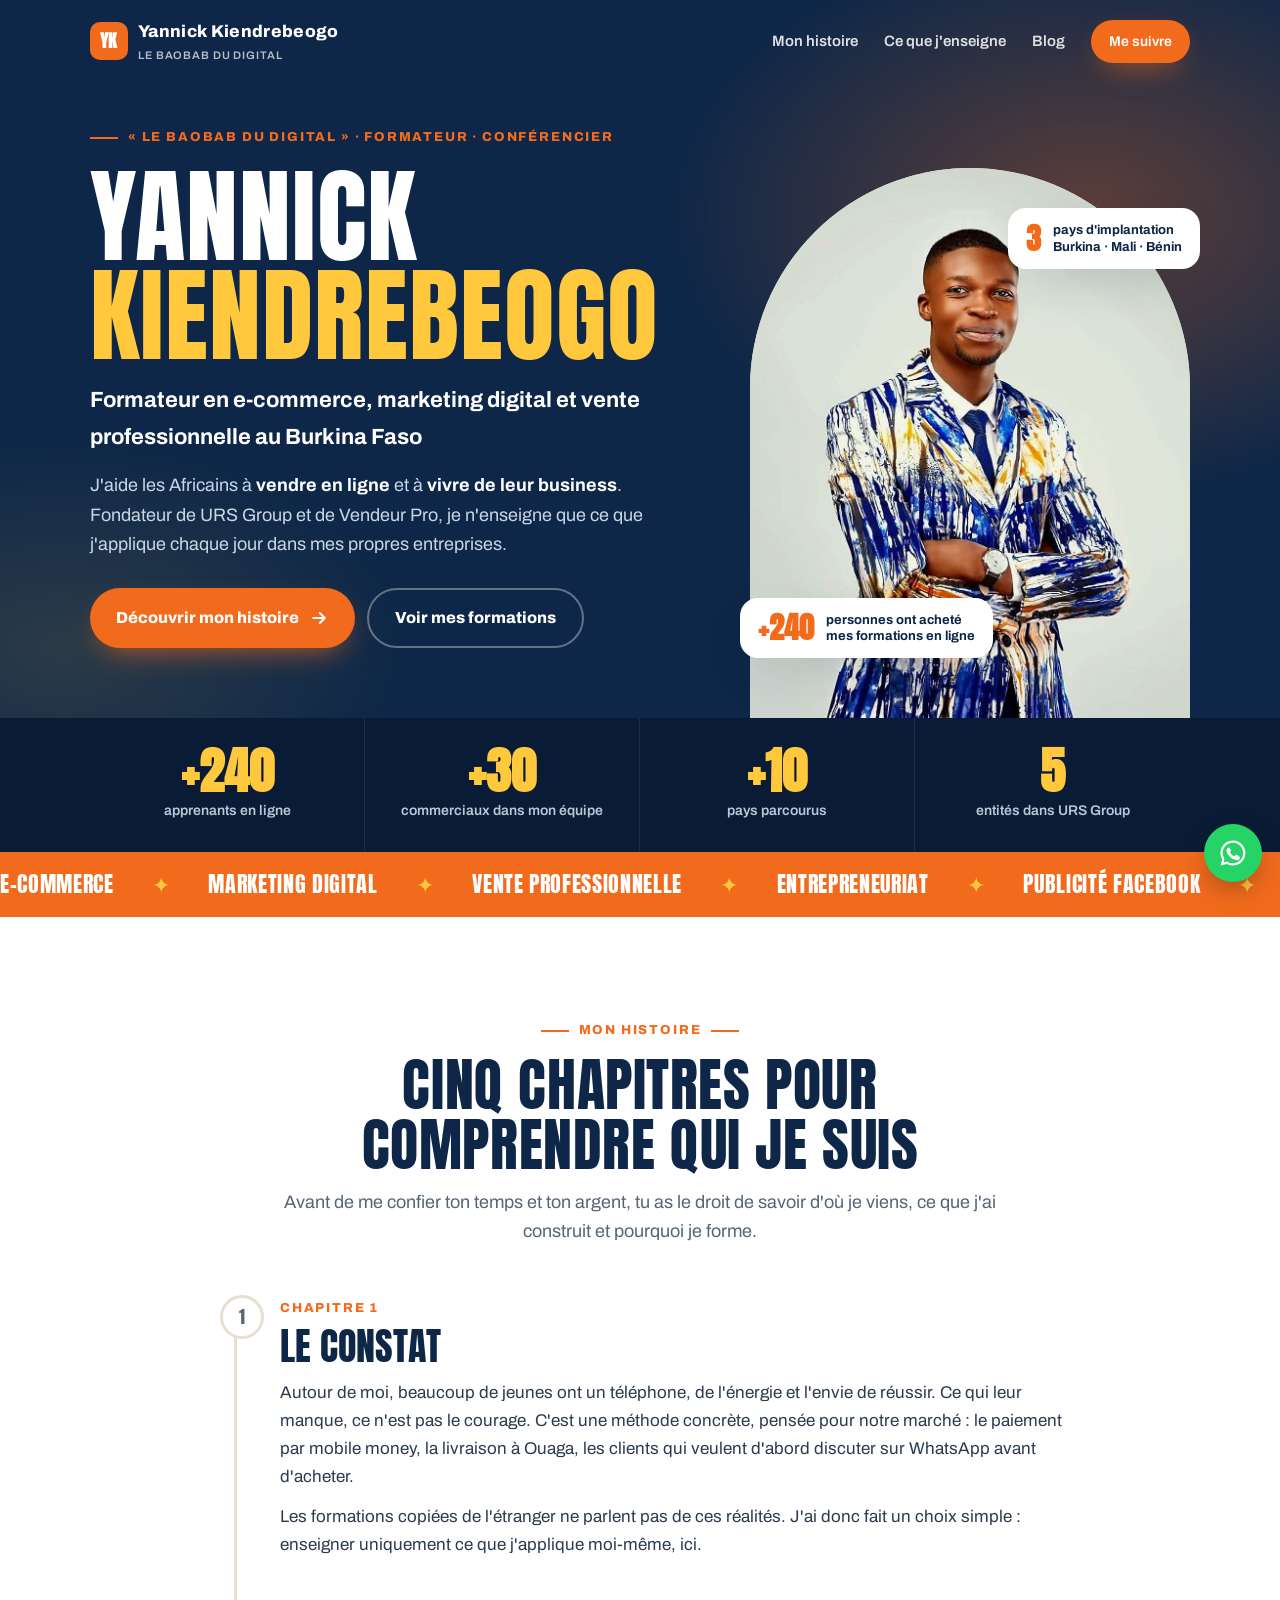
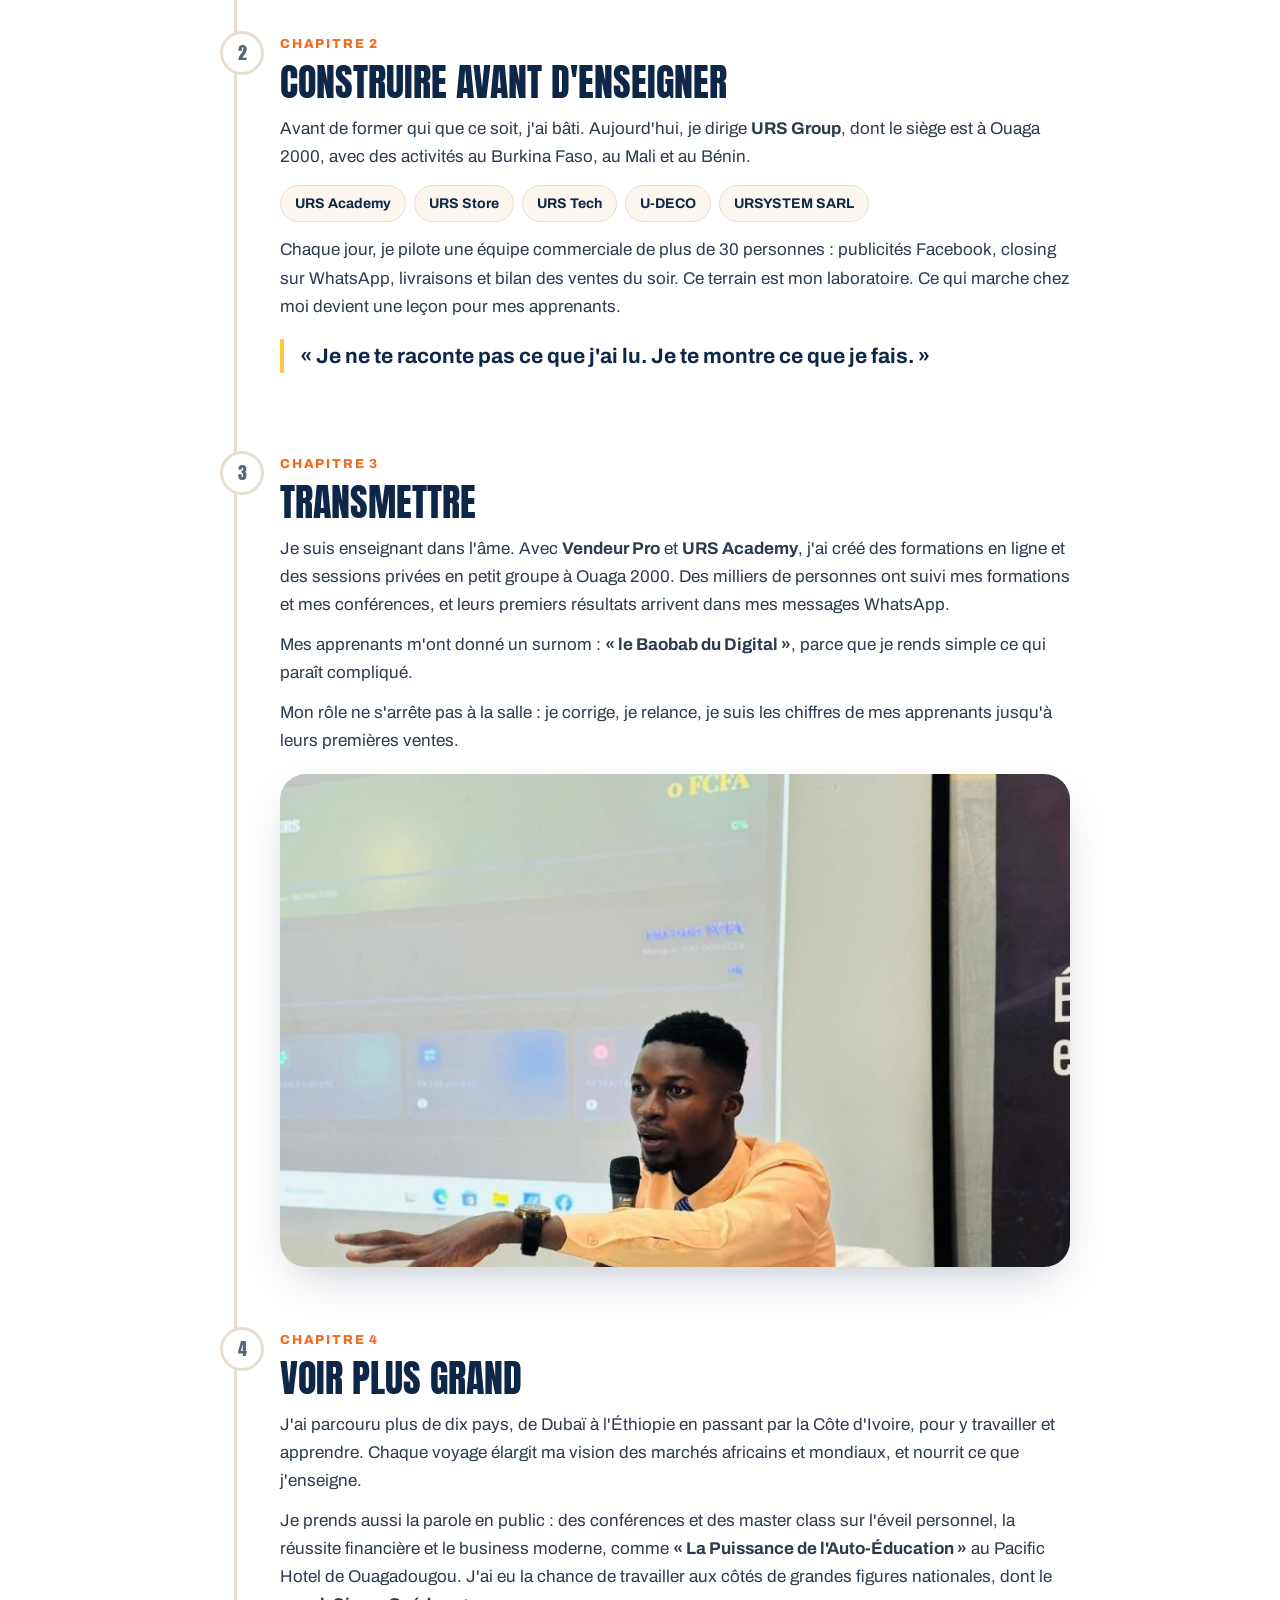
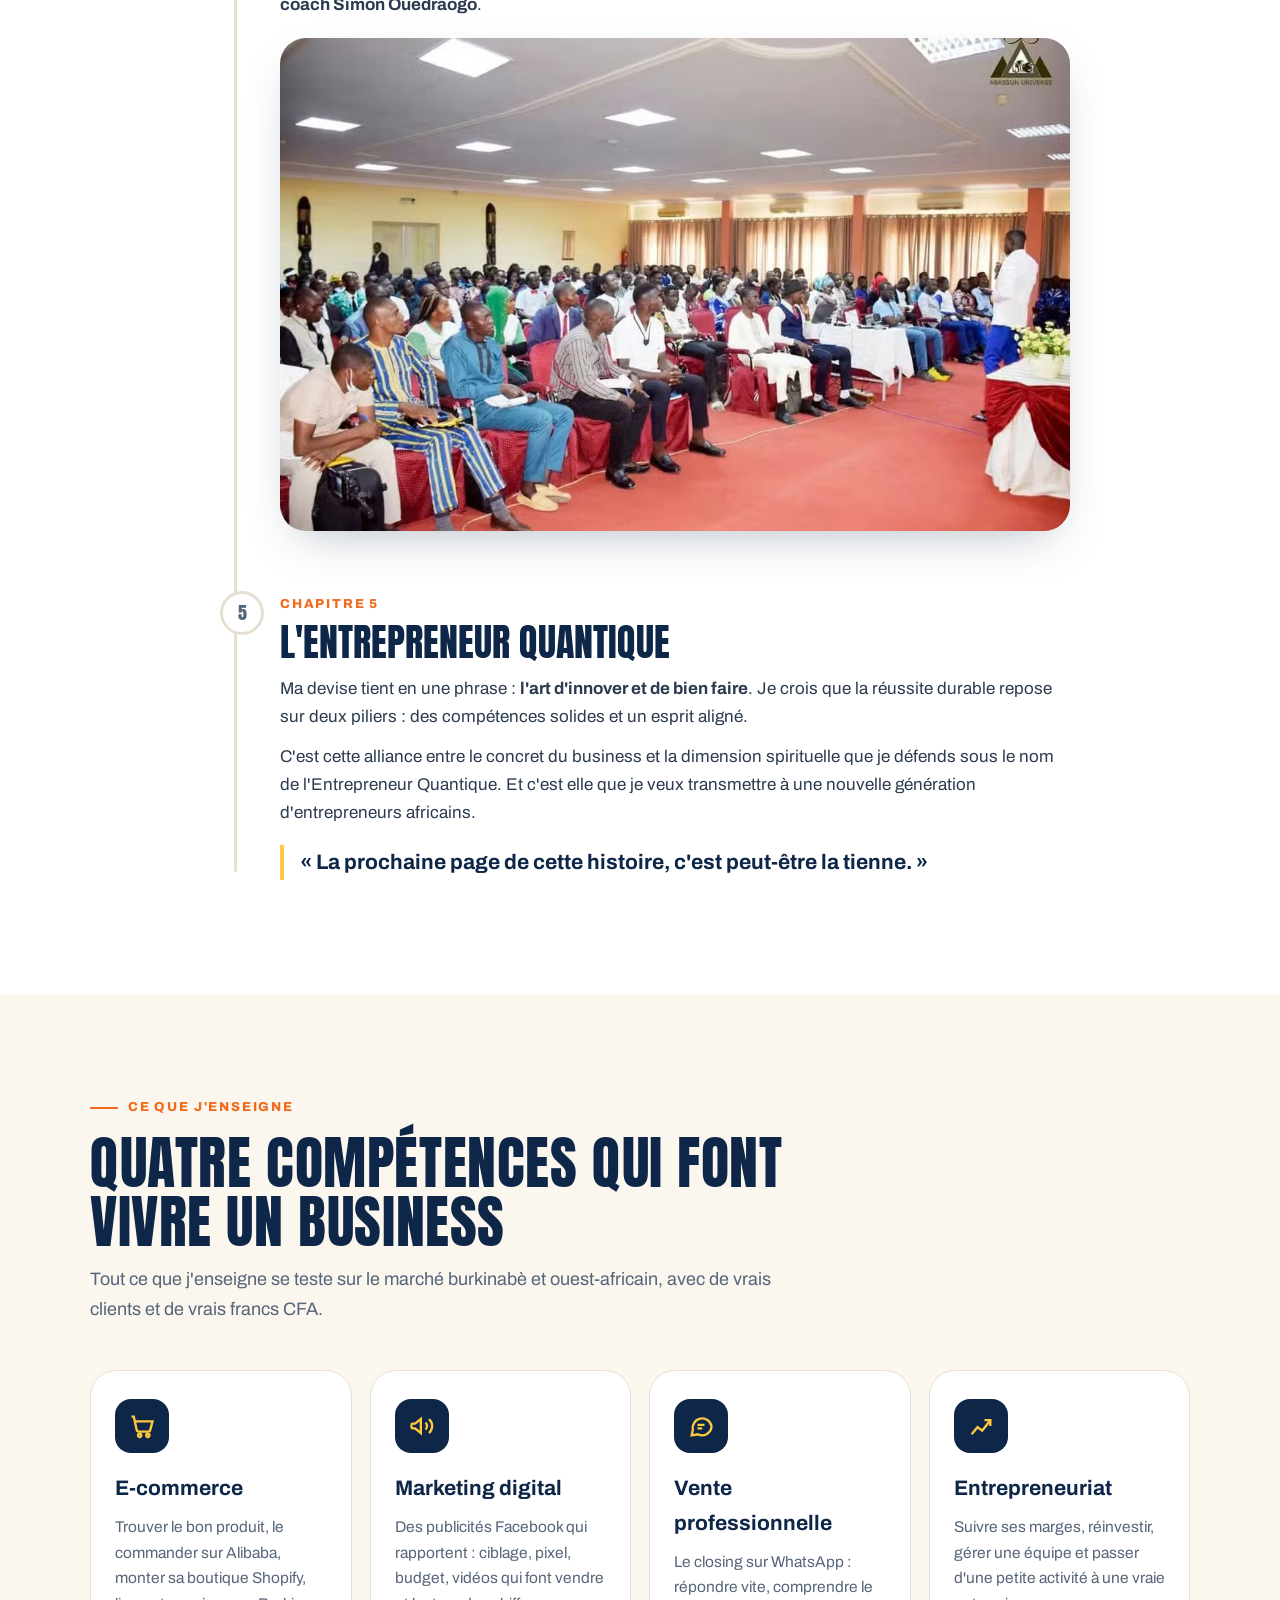
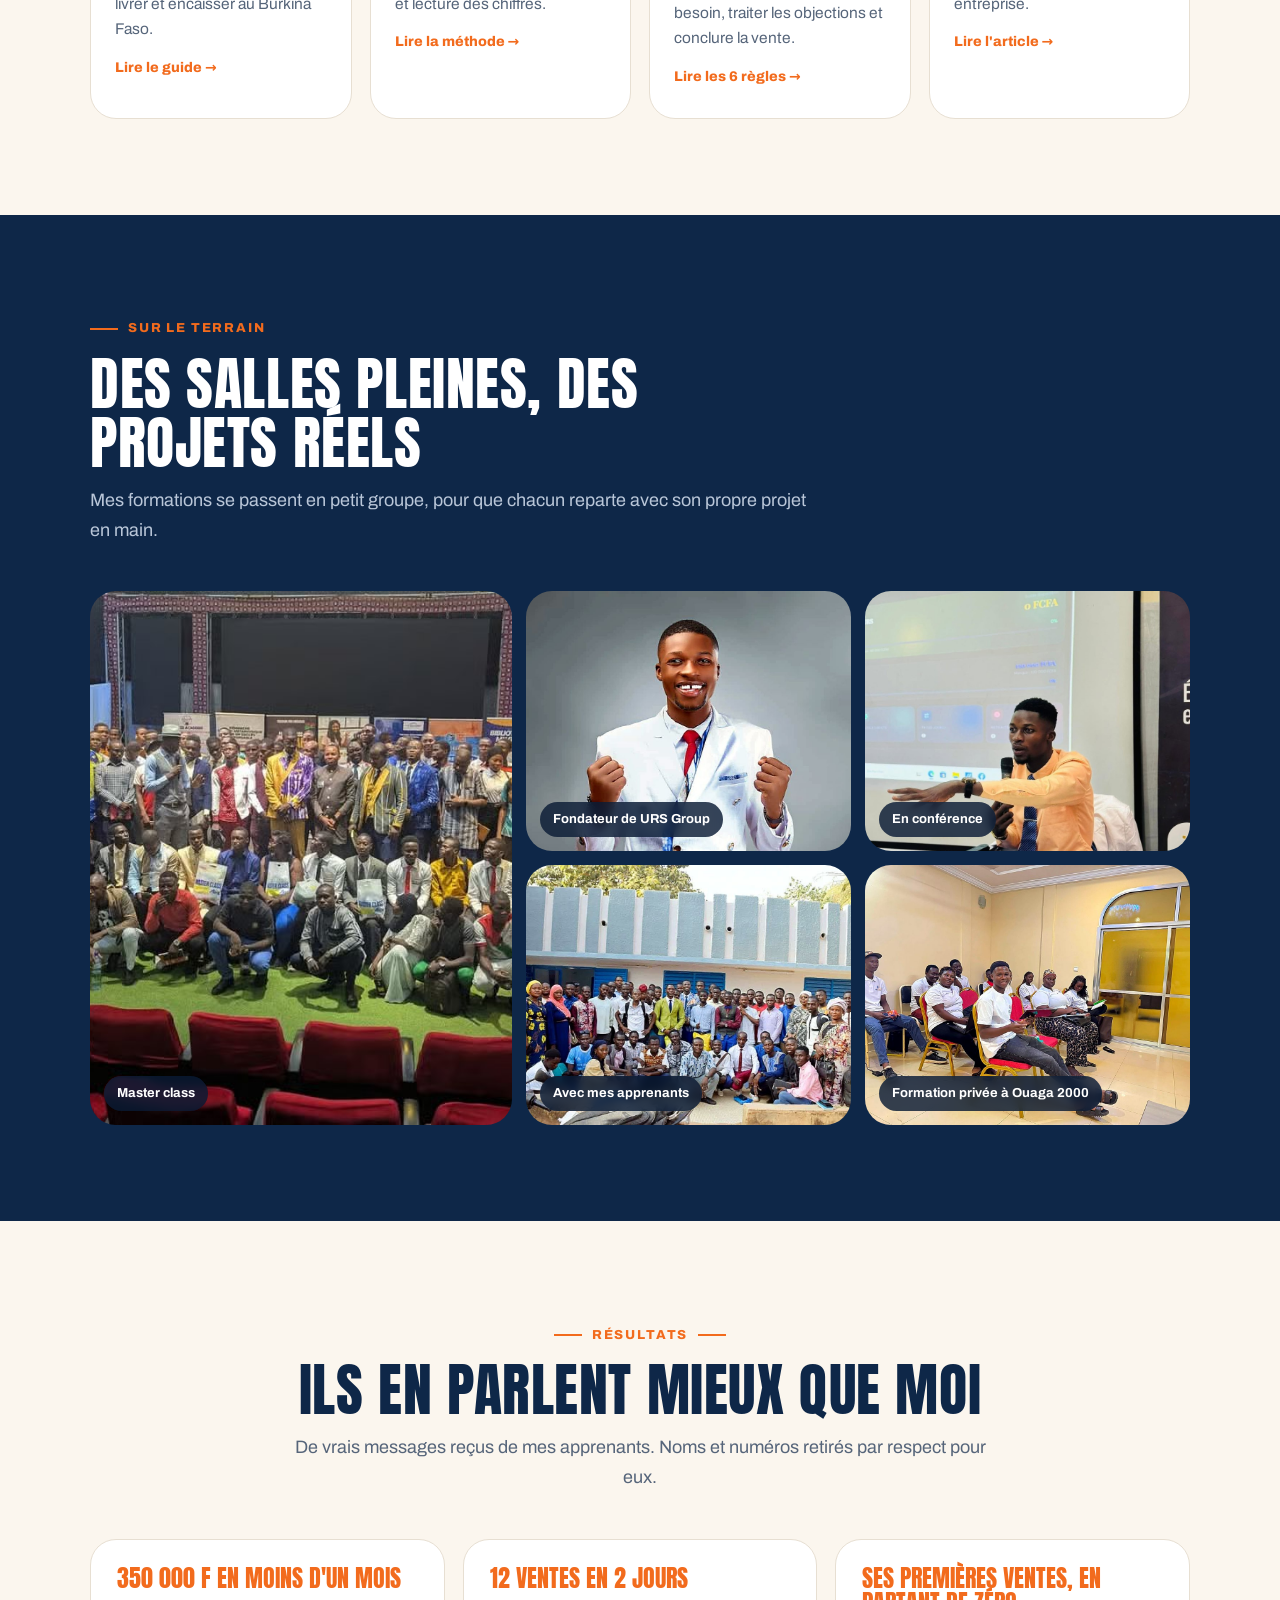
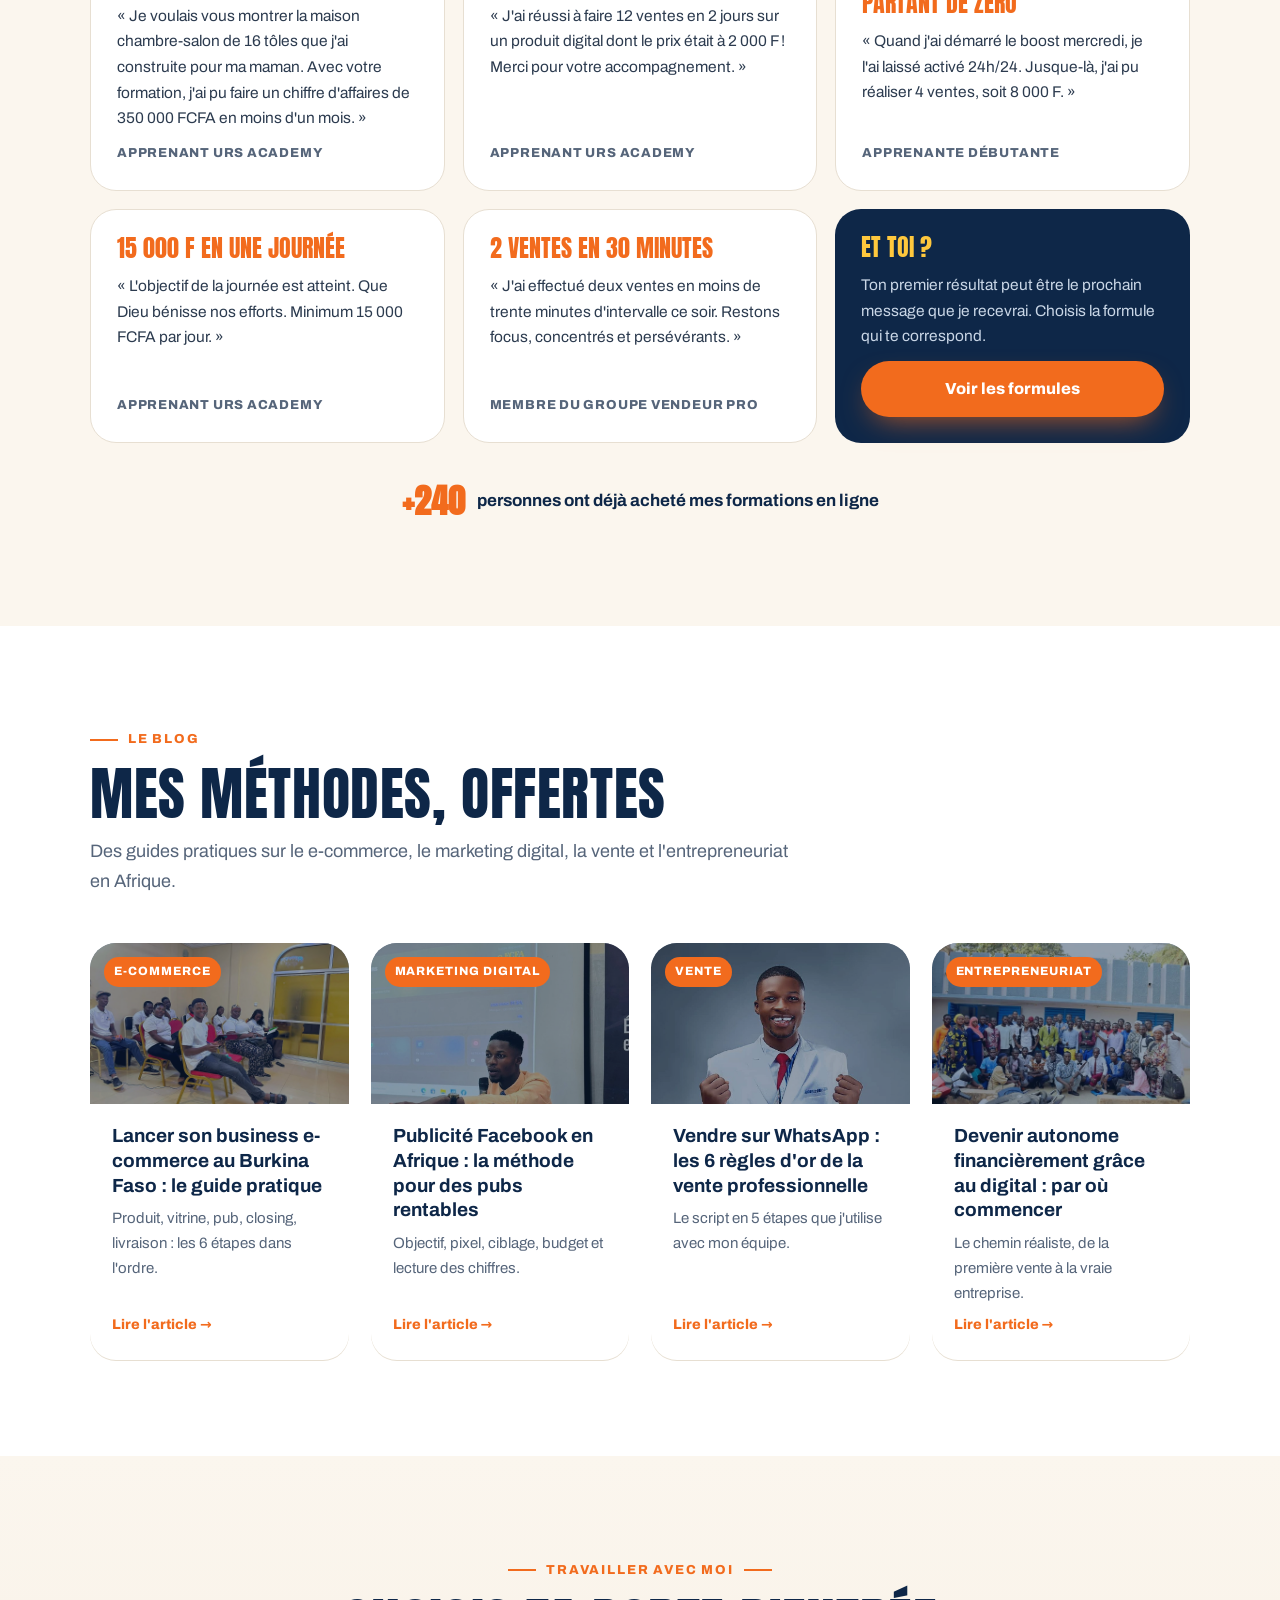
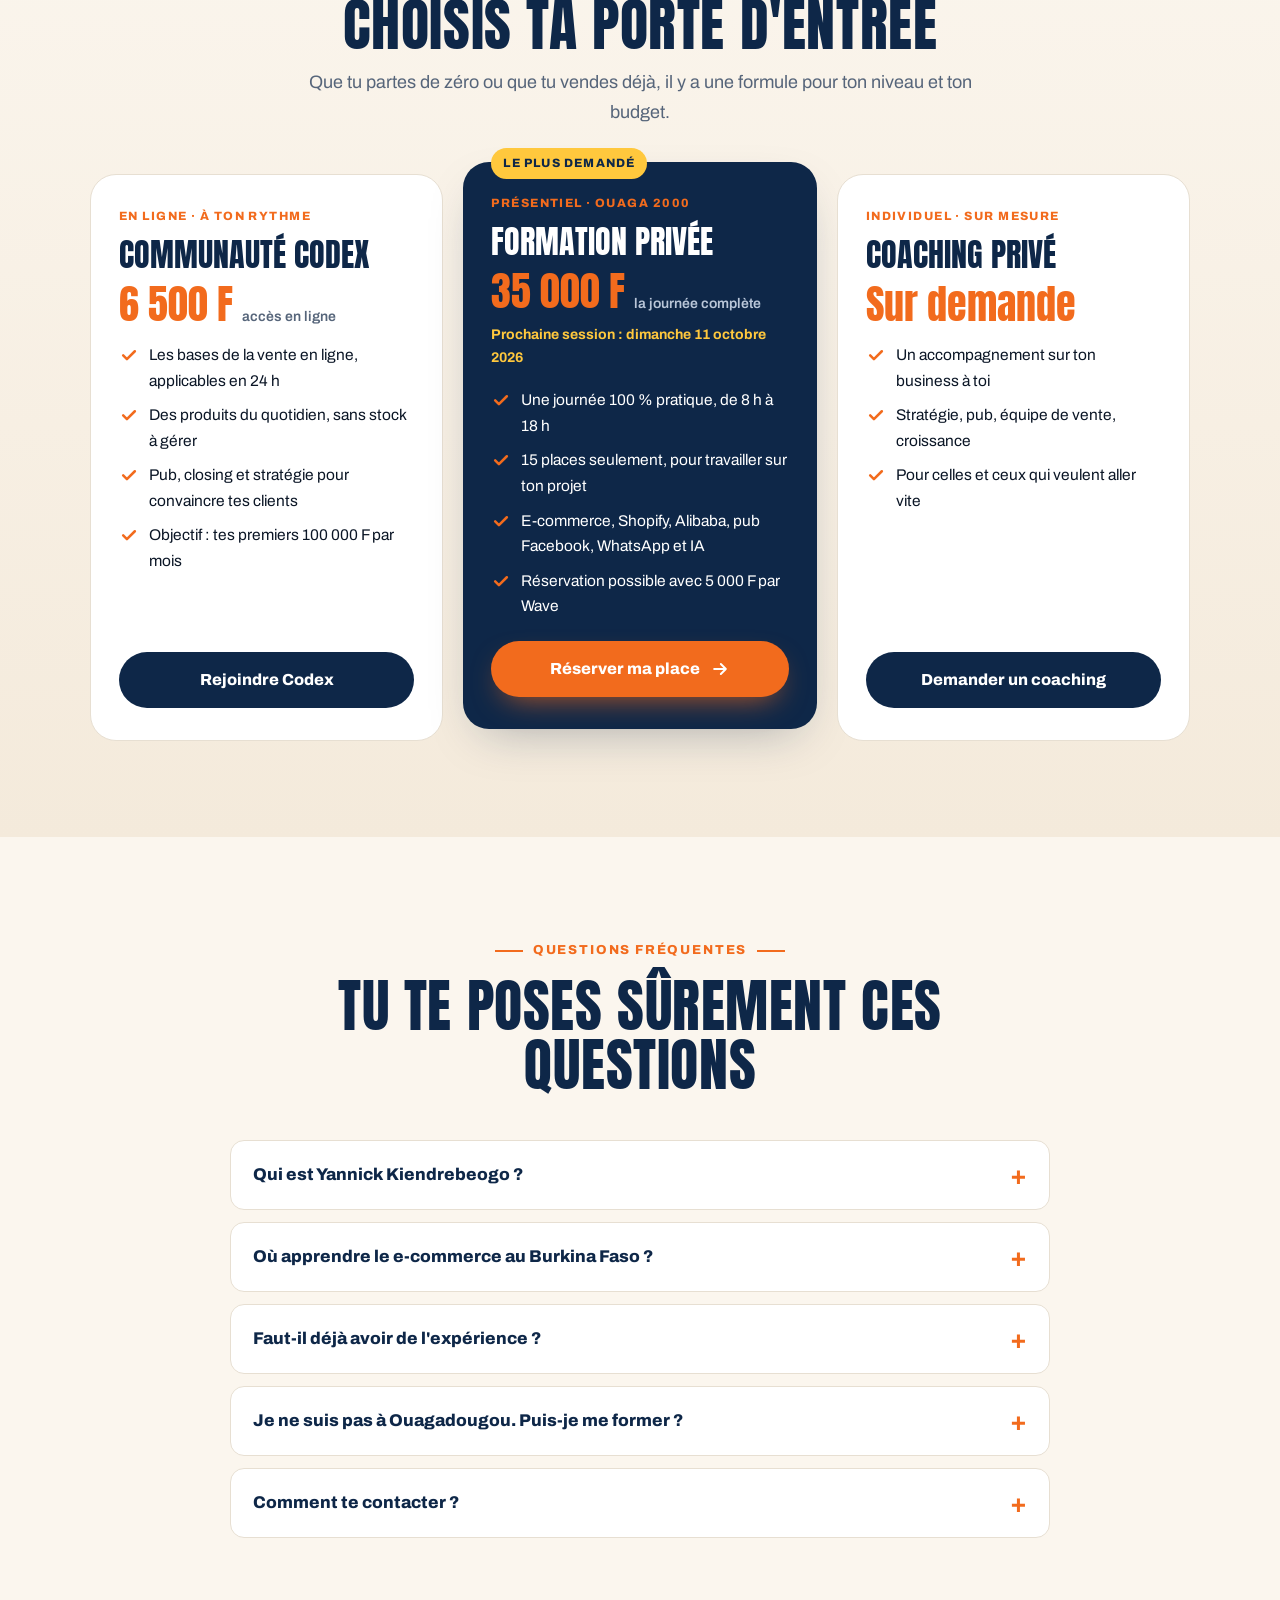
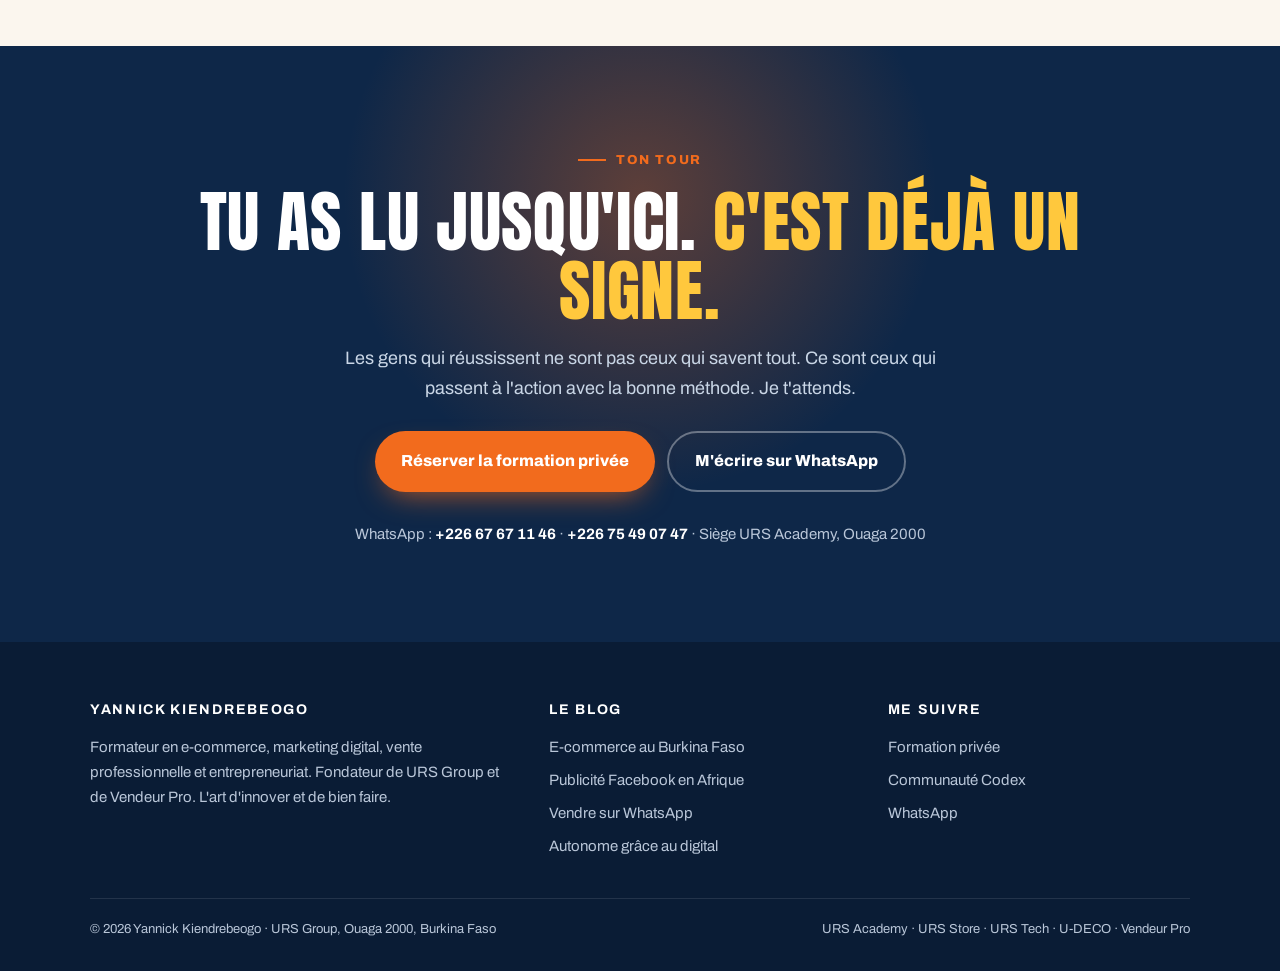
==== index.html @ fb55091a "Add files via upload" ====
<!DOCTYPE html>
<html lang="fr">
<head>
<meta charset="UTF-8">
<meta name="viewport" content="width=device-width, initial-scale=1.0, viewport-fit=cover">
<title>Yannick Kiendrebeogo | Formateur e-commerce et marketing digital au Burkina Faso</title>
<meta name="description" content="Yannick Kiendrebeogo, formateur en e-commerce, marketing digital, vente professionnelle et entrepreneuriat à Ouagadougou. Fondateur de URS Group et de Vendeur Pro. Formations privées, communauté Codex et coaching.">
<meta name="author" content="Yannick Kiendrebeogo">
<meta name="robots" content="index, follow, max-image-preview:large">
<link rel="canonical" href="https://vendeurpro01.github.io/yannick-kiendrebeogo/">
<meta name="theme-color" content="#0E2748">
<meta property="og:type" content="profile">
<meta property="og:locale" content="fr_FR">
<meta property="og:site_name" content="Yannick Kiendrebeogo">
<meta property="og:title" content="Yannick Kiendrebeogo | Formateur e-commerce et marketing digital au Burkina Faso">
<meta property="og:description" content="Fondateur de URS Group et de Vendeur Pro. J'aide les Africains à vendre en ligne et à vivre de leur business.">
<meta property="og:url" content="https://vendeurpro01.github.io/yannick-kiendrebeogo/">
<meta property="og:image" content="https://vendeurpro01.github.io/yannick-kiendrebeogo/og-yannick.jpg">
<meta property="og:image:width" content="1200">
<meta property="og:image:height" content="630">
<meta property="profile:first_name" content="Yannick">
<meta property="profile:last_name" content="Kiendrebeogo">
<meta name="twitter:card" content="summary_large_image">
<link rel="icon" href="data:image/svg+xml,%3Csvg xmlns='http://www.w3.org/2000/svg' viewBox='0 0 64 64'%3E%3Crect width='64' height='64' rx='14' fill='%23F26B1D'/%3E%3Ctext x='32' y='44' font-family='Arial Black,Arial' font-weight='900' font-size='30' fill='white' text-anchor='middle'%3EYK%3C/text%3E%3C/svg%3E">
<link rel="preload" as="font" type="font/woff2" href="anton-400.woff2" crossorigin>
<link rel="preload" as="image" href="yk-hero.jpg">
<link rel="stylesheet" href="style.css">

<script type="application/ld+json">
{
  "@context": "https://schema.org",
  "@graph": [
    {
      "@type": "Person",
      "@id": "https://vendeurpro01.github.io/yannick-kiendrebeogo/#yannick",
      "name": "Yannick Kiendrebeogo",
      "alternateName": ["Le Baobab du Digital", "L'Entrepreneur Quantique"],
      "jobTitle": "Formateur en e-commerce et marketing digital, fondateur de URS Group",
      "description": "Entrepreneur, conférencier et formateur basé à Ouagadougou, surnommé le Baobab du Digital par ses apprenants. Fondateur de URS Group et de Vendeur Pro. Il forme en e-commerce, marketing digital, vente professionnelle et entrepreneuriat.",
      "url": "https://vendeurpro01.github.io/yannick-kiendrebeogo/",
      "image": "https://vendeurpro01.github.io/yannick-kiendrebeogo/yk-formateur.jpg",
      "worksFor": {"@id": "https://vendeurpro01.github.io/yannick-kiendrebeogo/#ursgroup"},
      "homeLocation": {"@type": "Place", "name": "Ouagadougou, Burkina Faso"},
      "knowsAbout": ["E-commerce", "Marketing digital", "Vente professionnelle", "Entrepreneuriat", "Publicité Facebook", "Vente sur WhatsApp", "Shopify", "Alibaba", "Intelligence artificielle"],
      "knowsLanguage": "fr"
    },
    {
      "@type": "Organization",
      "@id": "https://vendeurpro01.github.io/yannick-kiendrebeogo/#ursgroup",
      "name": "URS Group",
      "slogan": "L'art d'innover et de bien faire",
      "founder": {"@id": "https://vendeurpro01.github.io/yannick-kiendrebeogo/#yannick"},
      "address": {"@type": "PostalAddress", "streetAddress": "Ouaga 2000", "addressLocality": "Ouagadougou", "addressCountry": "BF"},
      "areaServed": ["Burkina Faso", "Mali", "Bénin"],
      "telephone": "+226 67 67 11 46",
      "subOrganization": [
        {"@type": "EducationalOrganization", "name": "URS Academy"},
        {"@type": "Organization", "name": "URS Store"},
        {"@type": "Organization", "name": "URS Tech"},
        {"@type": "Organization", "name": "U-DECO"},
        {"@type": "Organization", "name": "Vendeur Pro"}
      ]
    },
    {
      "@type": "WebSite",
      "@id": "https://vendeurpro01.github.io/yannick-kiendrebeogo/#site",
      "url": "https://vendeurpro01.github.io/yannick-kiendrebeogo/",
      "name": "Yannick Kiendrebeogo",
      "inLanguage": "fr",
      "publisher": {"@id": "https://vendeurpro01.github.io/yannick-kiendrebeogo/#yannick"}
    },
    {
      "@type": "FAQPage",
      "mainEntity": [
        {"@type": "Question", "name": "Qui est Yannick Kiendrebeogo ?", "acceptedAnswer": {"@type": "Answer", "text": "Yannick Kiendrebeogo est un entrepreneur et formateur basé à Ouagadougou, fondateur de URS Group et de Vendeur Pro. Il forme en e-commerce, marketing digital, vente professionnelle et entrepreneuriat, et dirige des activités au Burkina Faso, au Mali et au Bénin."}},
        {"@type": "Question", "name": "Où apprendre le e-commerce au Burkina Faso ?", "acceptedAnswer": {"@type": "Answer", "text": "En présentiel lors des formations privées URS Academy à Ouaga 2000, en petit groupe de 15 personnes, ou en ligne avec la communauté Codex de Yannick Kiendrebeogo."}},
        {"@type": "Question", "name": "Faut-il déjà avoir de l'expérience pour suivre ses formations ?", "acceptedAnswer": {"@type": "Answer", "text": "Non. Les formations partent de zéro et restent 100 % pratiques : choisir un produit, créer sa vitrine, lancer une publicité Facebook et conclure les ventes sur WhatsApp."}},
        {"@type": "Question", "name": "Peut-on se former depuis un autre pays ?", "acceptedAnswer": {"@type": "Answer", "text": "Oui. La communauté Codex se suit en ligne, depuis le Burkina Faso, le Mali, le Bénin ou tout autre pays."}}
      ]
    }
  ]
}
</script>

<style>
  /* ---------- Héros ---------- */
  .hero{background:var(--navy);color:#fff;position:relative;overflow:hidden;padding:120px 0 0}
  .hero::before{content:"";position:absolute;inset:0;background:
    radial-gradient(600px 400px at 85% 30%,rgba(242,107,29,.35),transparent 70%),
    radial-gradient(500px 300px at 5% 90%,rgba(255,200,61,.12),transparent 70%)}
  .hero .grid{position:relative;display:grid;grid-template-columns:1.15fr .85fr;gap:40px;align-items:end}
  .hero-copy{padding-bottom:70px}
  .hero h1{margin:18px 0 16px}
  .hero h1 .name{display:block;font-size:clamp(52px,9vw,104px);line-height:.95}
  .hero h1 .name em{font-style:normal;color:var(--gold)}
  .hero h1 .role{display:block;font-family:'Archivo';text-transform:none;font-size:clamp(18px,2.2vw,22px);font-weight:700;color:#fff;margin-top:18px;letter-spacing:0}
  .hero .lead{font-size:18px;color:#C9D6E6;max-width:560px}
  .hero .lead b{color:#fff}
  .hero .ctas{display:flex;gap:12px;flex-wrap:wrap;margin-top:28px}
  .hero-photo{position:relative;align-self:end}
  .hero-photo .frame{border-radius:240px 240px 0 0;overflow:hidden;background:linear-gradient(180deg,#F3EEE6,#D9D2C6);aspect-ratio:4/5;max-width:440px;margin-left:auto}
  .hero-photo img{width:100%;height:100%;object-fit:cover;object-position:top}
  .hero-photo .badge{position:absolute;left:0;bottom:60px;background:#fff;color:var(--navy);border-radius:18px;padding:14px 18px;box-shadow:var(--shadow);display:flex;gap:12px;align-items:center;animation:float 5s ease-in-out infinite}
  .hero-photo .badge b{font-family:'Anton';font-size:30px;color:var(--orange);line-height:1}
  .hero-photo .badge span{font-size:13px;font-weight:700;line-height:1.25}
  .hero-photo .badge.b2{left:auto;right:-10px;bottom:auto;top:40px;animation-delay:-2.5s}
  @keyframes float{0%,100%{transform:translateY(0)}50%{transform:translateY(-10px)}}
  .hero .in-1,.hero .in-2,.hero .in-3,.hero .in-4{opacity:0;transform:translateY(24px);animation:rise .9s cubic-bezier(.2,.7,.2,1) forwards}
  .hero .in-2{animation-delay:.15s}.hero .in-3{animation-delay:.3s}.hero .in-4{animation-delay:.45s}
  @keyframes rise{to{opacity:1;transform:none}}
  @media (max-width:900px){
    .hero{padding-top:100px}
    .hero .grid{grid-template-columns:1fr}
    .hero-copy{padding-bottom:10px}
    .hero-photo .frame{max-width:340px;margin:0 auto}
    .hero-photo .badge{left:4px;bottom:30px}
    .hero-photo .badge.b2{right:4px}
  }

  /* Chiffres */
  .stats{background:var(--navy-3);color:#fff;position:relative;z-index:2}
  .stats .wrap{display:grid;grid-template-columns:repeat(4,1fr)}
  .stat{padding:28px 18px;border-right:1px solid rgba(255,255,255,.08);text-align:center}
  .stat:last-child{border-right:0}
  .stat b{display:block;font-family:'Anton';font-size:clamp(36px,5vw,50px);color:var(--gold);line-height:1}
  .stat span{font-size:14px;color:#B9C6D8;font-weight:600}
  @media (max-width:760px){.stats .wrap{grid-template-columns:repeat(2,1fr)}.stat:nth-child(2){border-right:0}.stat:nth-child(-n+2){border-bottom:1px solid rgba(255,255,255,.08)}}

  /* Bandeau de mots-clés */
  .marquee{background:var(--orange);color:#fff;overflow:hidden;white-space:nowrap;padding:14px 0}
  .marquee .track{display:inline-flex;gap:38px;animation:scroll 32s linear infinite;font-family:'Anton';text-transform:uppercase;font-size:22px;letter-spacing:.03em}
  .marquee .track span::after{content:"✦";margin-left:38px;color:var(--gold)}
  @keyframes scroll{to{transform:translateX(-50%)}}

  /* Sections */
  section{padding:96px 0}
  .head{max-width:720px;margin-bottom:46px}
  .head h2{font-size:clamp(36px,5.4vw,58px);color:var(--navy);margin:14px 0 14px}
  .head p{font-size:18px;color:var(--muted)}
  .center{text-align:center;margin-left:auto;margin-right:auto}
  .center .eyebrow::after{content:"";width:28px;height:2px;background:currentColor}

  /* Histoire */
  .story{background:var(--paper)}
  .chapters{position:relative;max-width:860px;margin:0 auto;padding-left:70px}
  .chapters .rail{position:absolute;left:24px;top:8px;bottom:8px;width:3px;background:var(--line);border-radius:3px}
  .chapters .rail i{position:absolute;inset:0 0 auto 0;height:0;background:linear-gradient(var(--orange),var(--gold));border-radius:3px}
  .chapter{position:relative;padding-bottom:58px}
  .chapter:last-child{padding-bottom:0}
  .chapter .dot{position:absolute;left:-60px;top:2px;width:44px;height:44px;border-radius:50%;background:var(--paper);border:3px solid var(--line);display:grid;place-items:center;font-family:'Anton';color:var(--muted);font-size:18px;transition:all .5s}
  .chapter.on .dot{border-color:var(--orange);background:var(--orange);color:#fff;transform:scale(1.08)}
  .chapter small{font-weight:800;letter-spacing:.14em;text-transform:uppercase;color:var(--orange);font-size:13px}
  .chapter h3{font-family:'Anton';font-weight:400;text-transform:uppercase;font-size:clamp(28px,4vw,38px);color:var(--navy);line-height:1.05;margin:6px 0 12px}
  .chapter p{color:#2C3B4F;margin-bottom:12px}
  .chapter .quote{font-size:21px;font-weight:700;color:var(--navy);border-left:4px solid var(--gold);padding-left:16px;margin:18px 0}
  .chapter .ents{display:flex;flex-wrap:wrap;gap:8px;margin:14px 0}
  .chapter .ents span{background:var(--cream);border:1px solid var(--line);border-radius:999px;padding:6px 14px;font-size:14px;font-weight:700;color:var(--navy)}
  .chapter .pic{border-radius:var(--r-lg);overflow:hidden;margin-top:18px;box-shadow:var(--shadow)}
  .chapter .pic img{width:100%;height:auto;aspect-ratio:16/10;object-fit:cover}
  @media (max-width:600px){.chapters{padding-left:52px}.chapters .rail{left:16px}.chapter .dot{left:-52px;width:36px;height:36px;font-size:15px}}

  /* Piliers */
  .pillars{display:grid;grid-template-columns:repeat(4,1fr);gap:18px}
  .pillar{background:var(--paper);border-radius:var(--r-lg);padding:28px 24px;border:1px solid var(--line);transition:transform .3s,box-shadow .3s,border-color .3s;position:relative;overflow:hidden}
  .pillar:hover{transform:translateY(-6px);box-shadow:var(--shadow);border-color:transparent}
  .pillar .ic{width:54px;height:54px;border-radius:16px;background:var(--navy);color:var(--gold);display:grid;place-items:center;margin-bottom:18px}
  .pillar .ic svg{width:28px;height:28px}
  .pillar h3{font-size:21px;color:var(--navy);margin-bottom:8px}
  .pillar p{font-size:15.5px;color:var(--muted)}
  .pillar a{display:inline-block;margin-top:14px;font-weight:800;font-size:14px;color:var(--orange);text-decoration:none}
  @media (max-width:980px){.pillars{grid-template-columns:repeat(2,1fr)}}
  @media (max-width:560px){.pillars{grid-template-columns:1fr}}

  /* Galerie */
  .gallery{background:var(--navy);color:#fff}
  .gallery .head h2{color:#fff}
  .gallery .head p{color:#B9C6D8}
  .gal{display:grid;grid-template-columns:1.3fr 1fr 1fr;grid-template-rows:260px 260px;gap:14px}
  .gal figure{border-radius:var(--r-lg);overflow:hidden;position:relative}
  .gal figure:first-child{grid-row:span 2}
  .gal img{width:100%;height:100%;object-fit:cover;transition:transform .8s}
  .gal figure:hover img{transform:scale(1.05)}
  .gal figcaption{position:absolute;left:14px;bottom:14px;background:rgba(10,28,53,.82);backdrop-filter:blur(4px);padding:7px 13px;border-radius:999px;font-size:13px;font-weight:700}
  @media (max-width:760px){.gal{grid-template-columns:1fr 1fr;grid-template-rows:auto}.gal figure{aspect-ratio:1}.gal figure:first-child{grid-column:span 2;grid-row:auto;aspect-ratio:16/11}}

  /* Témoignages */
  .testis{display:grid;grid-template-columns:repeat(3,1fr);gap:18px}
  .testi{background:var(--paper);border-radius:var(--r-lg);padding:26px;border:1px solid var(--line);display:flex;flex-direction:column;gap:12px}
  .testi .res{font-family:'Anton';text-transform:uppercase;font-size:24px;line-height:1.05;color:var(--orange)}
  .testi p{font-size:15.5px;color:#2C3B4F}
  .testi .who{margin-top:auto;font-size:13px;font-weight:800;letter-spacing:.06em;text-transform:uppercase;color:var(--muted)}
  .proof-line{display:flex;align-items:center;justify-content:center;gap:12px;margin-top:30px;font-weight:700;color:var(--navy);text-align:center;flex-wrap:wrap}
  .proof-line b{font-family:'Anton';font-size:34px;color:var(--orange)}
  @media (max-width:900px){.testis{grid-template-columns:1fr 1fr}}
  @media (max-width:600px){.testis{grid-template-columns:1fr}}

  /* Blog */
  .blog{background:var(--paper)}
  .blog .all{margin-top:30px;text-align:center}

  /* Offres */
  .offers-sec{background:linear-gradient(180deg,var(--cream),#F4EADB)}
  .offers{display:grid;grid-template-columns:repeat(3,1fr);gap:20px;align-items:stretch}
  .offer{background:var(--paper);border-radius:var(--r-lg);padding:32px 28px;display:flex;flex-direction:column;gap:12px;border:1px solid var(--line);position:relative}
  .offer.star{background:var(--navy);color:#fff;border:0;transform:translateY(-12px);box-shadow:var(--shadow)}
  .offer .flag{position:absolute;top:-14px;left:28px;background:var(--gold);color:var(--navy);font-weight:800;font-size:12px;letter-spacing:.1em;text-transform:uppercase;padding:6px 12px;border-radius:999px}
  .offer small{font-weight:800;letter-spacing:.12em;text-transform:uppercase;font-size:12px;color:var(--orange)}
  .offer h3{font-family:'Anton';font-weight:400;text-transform:uppercase;font-size:32px;line-height:1.05;color:var(--navy)}
  .offer.star h3{color:#fff}
  .offer .price{font-family:'Anton';font-size:40px;color:var(--orange);line-height:1}
  .offer .price span{font-family:'Archivo';font-size:14px;font-weight:600;color:var(--muted)}
  .offer.star .price span{color:#B9C6D8}
  .offer ul{list-style:none;display:grid;gap:9px;margin:6px 0 10px;font-size:15.5px}
  .offer li{display:flex;gap:10px;align-items:flex-start}
  .offer li svg{flex:none;width:20px;height:20px;color:var(--orange);margin-top:3px}
  .offer .btn{margin-top:auto}
  .offer .when{font-size:14px;font-weight:700;color:var(--gold)}
  @media (max-width:900px){.offers{grid-template-columns:1fr}.offer.star{transform:none}}

  /* FAQ */
  .faq{max-width:820px;margin:0 auto}
  .faq details{background:var(--paper);border:1px solid var(--line);border-radius:var(--r);margin-bottom:12px;overflow:hidden}
  .faq summary{list-style:none;cursor:pointer;padding:20px 56px 20px 22px;font-weight:800;color:var(--navy);position:relative;font-size:17px}
  .faq summary::-webkit-details-marker{display:none}
  .faq summary::after{content:"+";position:absolute;right:22px;top:50%;transform:translateY(-50%);font-size:26px;color:var(--orange);transition:transform .3s}
  .faq details[open] summary::after{transform:translateY(-50%) rotate(45deg)}
  .faq details p{padding:0 22px 20px;color:#2C3B4F}

  /* Appel final */
  .final{background:var(--navy);color:#fff;text-align:center;position:relative;overflow:hidden}
  .final::before{content:"";position:absolute;left:50%;top:-200px;width:700px;height:700px;transform:translateX(-50%);background:radial-gradient(circle,rgba(242,107,29,.35),transparent 60%)}
  .final .wrap{position:relative}
  .final h2{font-size:clamp(38px,6vw,68px);margin:16px auto 18px;max-width:900px}
  .final h2 em{font-style:normal;color:var(--gold)}
  .final p{color:#C9D6E6;font-size:18px;max-width:620px;margin:0 auto 28px}
  .final .ctas{display:flex;gap:12px;justify-content:center;flex-wrap:wrap}
  .final .contact{margin-top:30px;font-size:15px;color:#B9C6D8}
  .final .contact a{color:#fff;font-weight:700;text-decoration:none}
</style>

<!-- Pixel Meta (URS Academy) : permet de recibler les visiteurs du blog avec les pubs des formations -->
<script>
!function(f,b,e,v,n,t,s){if(f.fbq)return;n=f.fbq=function(){n.callMethod?n.callMethod.apply(n,arguments):n.queue.push(arguments)};if(!f._fbq)f._fbq=n;n.push=n;n.loaded=!0;n.version='2.0';n.queue=[];t=b.createElement(e);t.async=!0;t.src=v;s=b.getElementsByTagName(e)[0];s.parentNode.insertBefore(t,s)}(window,document,'script','https://connect.facebook.net/en_US/fbevents.js');
fbq('init','1073096111999430');fbq('track','PageView');
</script>
</head>
<body>

<svg width="0" height="0" style="position:absolute" aria-hidden="true">
  <symbol id="i-check" viewBox="0 0 24 24" fill="none" stroke="currentColor" stroke-width="3" stroke-linecap="round" stroke-linejoin="round"><path d="M5 12.5l4.5 4.5L19 7.5"/></symbol>
  <symbol id="i-wa" viewBox="0 0 24 24" fill="currentColor"><path d="M12 2a10 10 0 00-8.6 15.1L2 22l5-1.3A10 10 0 1012 2zm0 18.2c-1.5 0-3-.4-4.3-1.2l-.3-.2-3 .8.8-2.9-.2-.3A8.2 8.2 0 1112 20.2zm4.5-6.1c-.2-.1-1.5-.7-1.7-.8-.2-.1-.4-.1-.6.1l-.8 1c-.1.2-.3.2-.5.1a6.7 6.7 0 01-3.3-2.9c-.2-.4.2-.4.7-1.3.1-.2 0-.3 0-.4l-.8-1.8c-.2-.5-.4-.4-.6-.4h-.5c-.2 0-.5.1-.7.3-.2.3-.9.9-.9 2.2s1 2.6 1.1 2.7c.1.2 1.9 2.9 4.6 4.1 1.7.7 2.4.8 3.2.7.5-.1 1.5-.6 1.7-1.2.2-.6.2-1.1.1-1.2 0-.1-.2-.2-.5-.3z"/></symbol>
  <symbol id="i-arrow" viewBox="0 0 24 24" fill="none" stroke="currentColor" stroke-width="2.4" stroke-linecap="round" stroke-linejoin="round"><path d="M5 12h14M13 6l6 6-6 6"/></symbol>
</svg>

<nav class="nav" id="nav">
  <div class="wrap">
    <a class="brand" href="./"><span class="mono">YK</span><span>Yannick Kiendrebeogo<small>Le Baobab du Digital</small></span></a>
    <div class="nav-links">
      <a href="#histoire">Mon histoire</a>
      <a href="#enseigne">Ce que j'enseigne</a>
      <a href="blog.html">Blog</a>
      <a class="btn btn-primary" href="#offres">Me suivre</a>
    </div>
  </div>
</nav>

<header class="hero">
  <div class="wrap grid">
    <div class="hero-copy">
      <span class="eyebrow in-1">« Le Baobab du Digital » · Formateur · Conférencier</span>
      <h1 class="in-2"><span class="name display">Yannick <em>Kiendrebeogo</em></span><span class="role">Formateur en e-commerce, marketing digital et vente professionnelle au Burkina Faso</span></h1>
      <p class="lead in-3">J'aide les Africains à <b>vendre en ligne</b> et à <b>vivre de leur business</b>. Fondateur de URS Group et de Vendeur Pro, je n'enseigne que ce que j'applique chaque jour dans mes propres entreprises.</p>
      <div class="ctas in-4">
        <a class="btn btn-primary" href="#histoire">Découvrir mon histoire <svg><use href="#i-arrow"/></svg></a>
        <a class="btn btn-ghost" href="#offres">Voir mes formations</a>
      </div>
    </div>
    <div class="hero-photo in-3">
      <div class="frame"><img src="yk-hero.jpg" alt="Yannick Kiendrebeogo, formateur en e-commerce à Ouagadougou" width="900" height="1125"></div>
      <div class="badge"><b>+240</b><span>personnes ont acheté<br>mes formations en ligne</span></div>
      <div class="badge b2"><b>3</b><span>pays d'implantation<br>Burkina · Mali · Bénin</span></div>
    </div>
  </div>
</header>

<div class="stats">
  <div class="wrap">
    <div class="stat"><b data-count="240" data-prefix="+">+240</b><span>apprenants en ligne</span></div>
    <div class="stat"><b data-count="30" data-prefix="+">+30</b><span>commerciaux dans mon équipe</span></div>
    <div class="stat"><b data-count="10" data-prefix="+">+10</b><span>pays parcourus</span></div>
    <div class="stat"><b data-count="5">5</b><span>entités dans URS Group</span></div>
  </div>
</div>

<div class="marquee" aria-hidden="true">
  <div class="track">
    <span>E-commerce</span><span>Marketing digital</span><span>Vente professionnelle</span><span>Entrepreneuriat</span><span>Publicité Facebook</span><span>Shopify</span><span>Alibaba</span><span>Intelligence artificielle</span>
    <span>E-commerce</span><span>Marketing digital</span><span>Vente professionnelle</span><span>Entrepreneuriat</span><span>Publicité Facebook</span><span>Shopify</span><span>Alibaba</span><span>Intelligence artificielle</span>
  </div>
</div>

<!-- ================= HISTOIRE ================= -->
<section class="story" id="histoire">
  <div class="wrap">
    <div class="head center reveal">
      <span class="eyebrow">Mon histoire</span>
      <h2 class="display">Cinq chapitres pour comprendre qui je suis</h2>
      <p>Avant de me confier ton temps et ton argent, tu as le droit de savoir d'où je viens, ce que j'ai construit et pourquoi je forme.</p>
    </div>

    <div class="chapters" id="chapters">
      <div class="rail"><i id="railFill"></i></div>

      <article class="chapter reveal">
        <div class="dot">1</div>
        <small>Chapitre 1</small>
        <h3>Le constat</h3>
        <p>Autour de moi, beaucoup de jeunes ont un téléphone, de l'énergie et l'envie de réussir. Ce qui leur manque, ce n'est pas le courage. C'est une méthode concrète, pensée pour notre marché : le paiement par mobile money, la livraison à Ouaga, les clients qui veulent d'abord discuter sur WhatsApp avant d'acheter.</p>
        <p>Les formations copiées de l'étranger ne parlent pas de ces réalités. J'ai donc fait un choix simple : enseigner uniquement ce que j'applique moi-même, ici.</p>
      </article>

      <article class="chapter reveal">
        <div class="dot">2</div>
        <small>Chapitre 2</small>
        <h3>Construire avant d'enseigner</h3>
        <p>Avant de former qui que ce soit, j'ai bâti. Aujourd'hui, je dirige <strong>URS Group</strong>, dont le siège est à Ouaga 2000, avec des activités au Burkina Faso, au Mali et au Bénin.</p>
        <div class="ents"><span>URS Academy</span><span>URS Store</span><span>URS Tech</span><span>U-DECO</span><span>URSYSTEM SARL</span></div>
        <p>Chaque jour, je pilote une équipe commerciale de plus de 30 personnes : publicités Facebook, closing sur WhatsApp, livraisons et bilan des ventes du soir. Ce terrain est mon laboratoire. Ce qui marche chez moi devient une leçon pour mes apprenants.</p>
        <p class="quote">« Je ne te raconte pas ce que j'ai lu. Je te montre ce que je fais. »</p>
      </article>

      <article class="chapter reveal">
        <div class="dot">3</div>
        <small>Chapitre 3</small>
        <h3>Transmettre</h3>
        <p>Je suis enseignant dans l'âme. Avec <strong>Vendeur Pro</strong> et <strong>URS Academy</strong>, j'ai créé des formations en ligne et des sessions privées en petit groupe à Ouaga 2000. Des milliers de personnes ont suivi mes formations et mes conférences, et leurs premiers résultats arrivent dans mes messages WhatsApp.</p>
        <p>Mes apprenants m'ont donné un surnom : <strong>« le Baobab du Digital »</strong>, parce que je rends simple ce qui paraît compliqué.</p>
        <p>Mon rôle ne s'arrête pas à la salle : je corrige, je relance, je suis les chiffres de mes apprenants jusqu'à leurs premières ventes.</p>
        <div class="pic"><img src="yannick-kiendrebeogo-conferencier.jpg" alt="Yannick Kiendrebeogo en pleine formation e-commerce à Ouagadougou" loading="lazy" width="900" height="1125" style="object-position:center 30%"></div>
      </article>

      <article class="chapter reveal">
        <div class="dot">4</div>
        <small>Chapitre 4</small>
        <h3>Voir plus grand</h3>
        <p>J'ai parcouru plus de dix pays, de Dubaï à l'Éthiopie en passant par la Côte d'Ivoire, pour y travailler et apprendre. Chaque voyage élargit ma vision des marchés africains et mondiaux, et nourrit ce que j'enseigne.</p>
        <p>Je prends aussi la parole en public : des conférences et des master class sur l'éveil personnel, la réussite financière et le business moderne, comme <strong>« La Puissance de l'Auto-Éducation »</strong> au Pacific Hotel de Ouagadougou. J'ai eu la chance de travailler aux côtés de grandes figures nationales, dont le <strong>coach Simon Ouédraogo</strong>.</p>
        <div class="pic"><img src="conference-salle.jpg" alt="Yannick Kiendrebeogo en conférence devant une salle comble" loading="lazy" width="1080" height="770"></div>
      </article>

      <article class="chapter reveal">
        <div class="dot">5</div>
        <small>Chapitre 5</small>
        <h3>L'Entrepreneur Quantique</h3>
        <p>Ma devise tient en une phrase : <strong>l'art d'innover et de bien faire</strong>. Je crois que la réussite durable repose sur deux piliers : des compétences solides et un esprit aligné.</p>
        <p>C'est cette alliance entre le concret du business et la dimension spirituelle que je défends sous le nom de l'Entrepreneur Quantique. Et c'est elle que je veux transmettre à une nouvelle génération d'entrepreneurs africains.</p>
        <p class="quote">« La prochaine page de cette histoire, c'est peut-être la tienne. »</p>
      </article>
    </div>
  </div>
</section>

<!-- ================= CE QUE J'ENSEIGNE ================= -->
<section id="enseigne">
  <div class="wrap">
    <div class="head reveal">
      <span class="eyebrow">Ce que j'enseigne</span>
      <h2 class="display">Quatre compétences qui font vivre un business</h2>
      <p>Tout ce que j'enseigne se teste sur le marché burkinabè et ouest-africain, avec de vrais clients et de vrais francs CFA.</p>
    </div>
    <div class="pillars">
      <div class="pillar reveal">
        <div class="ic"><svg viewBox="0 0 24 24" fill="none" stroke="currentColor" stroke-width="2"><path d="M3 4h2l2.4 11.2a2 2 0 002 1.6h7.7a2 2 0 002-1.5L21 8H6"/><circle cx="10" cy="20" r="1.4"/><circle cx="17" cy="20" r="1.4"/></svg></div>
        <h3>E-commerce</h3>
        <p>Trouver le bon produit, le commander sur Alibaba, monter sa boutique Shopify, livrer et encaisser au Burkina Faso.</p>
        <a href="e-commerce-burkina-faso.html">Lire le guide →</a>
      </div>
      <div class="pillar reveal d1">
        <div class="ic"><svg viewBox="0 0 24 24" fill="none" stroke="currentColor" stroke-width="2"><path d="M3 11v2a1 1 0 001 1h2l5 4V6L6 10H4a1 1 0 00-1 1z"/><path d="M15 9a4 4 0 010 6M18 6a8 8 0 010 12"/></svg></div>
        <h3>Marketing digital</h3>
        <p>Des publicités Facebook qui rapportent : ciblage, pixel, budget, vidéos qui font vendre et lecture des chiffres.</p>
        <a href="publicite-facebook-afrique.html">Lire la méthode →</a>
      </div>
      <div class="pillar reveal d2">
        <div class="ic"><svg viewBox="0 0 24 24" fill="none" stroke="currentColor" stroke-width="2"><path d="M21 12a8 8 0 01-11.6 7.1L4 20l1-4.6A8 8 0 1121 12z"/><path d="M9 11h6M9 14h4"/></svg></div>
        <h3>Vente professionnelle</h3>
        <p>Le closing sur WhatsApp : répondre vite, comprendre le besoin, traiter les objections et conclure la vente.</p>
        <a href="vente-whatsapp-closing.html">Lire les 6 règles →</a>
      </div>
      <div class="pillar reveal d3">
        <div class="ic"><svg viewBox="0 0 24 24" fill="none" stroke="currentColor" stroke-width="2"><path d="M4 19l5-6 4 3 7-9"/><path d="M15 7h5v5"/></svg></div>
        <h3>Entrepreneuriat</h3>
        <p>Suivre ses marges, réinvestir, gérer une équipe et passer d'une petite activité à une vraie entreprise.</p>
        <a href="devenir-autonome-financierement-digital.html">Lire l'article →</a>
      </div>
    </div>
  </div>
</section>

<!-- ================= GALERIE ================= -->
<section class="gallery">
  <div class="wrap">
    <div class="head reveal">
      <span class="eyebrow">Sur le terrain</span>
      <h2 class="display">Des salles pleines, des projets réels</h2>
      <p>Mes formations se passent en petit groupe, pour que chacun reparte avec son propre projet en main.</p>
    </div>
    <div class="gal reveal">
      <figure><img src="masterclass-groupe.jpg" alt="Yannick Kiendrebeogo avec les participants d'une master class" loading="lazy"><figcaption>Master class</figcaption></figure>
      <figure><img src="yk-formateur.jpg" alt="Yannick Kiendrebeogo, fondateur de URS Group" loading="lazy" style="object-position:top"><figcaption>Fondateur de URS Group</figcaption></figure>
      <figure><img src="yannick-kiendrebeogo-conferencier.jpg" alt="Yannick Kiendrebeogo en conférence, micro en main" loading="lazy" style="object-position:center 35%"><figcaption>En conférence</figcaption></figure>
      <figure><img src="session-groupe.jpg" alt="Yannick Kiendrebeogo avec une promotion d'apprenants" loading="lazy"><figcaption>Avec mes apprenants</figcaption></figure>
      <figure><img src="session-salle.jpg" alt="Session de formation privée URS Academy à Ouaga 2000" loading="lazy"><figcaption>Formation privée à Ouaga 2000</figcaption></figure>
    </div>
  </div>
</section>

<!-- ================= TÉMOIGNAGES ================= -->
<section id="resultats">
  <div class="wrap">
    <div class="head center reveal">
      <span class="eyebrow">Résultats</span>
      <h2 class="display">Ils en parlent mieux que moi</h2>
      <p>De vrais messages reçus de mes apprenants. Noms et numéros retirés par respect pour eux.</p>
    </div>
    <div class="testis">
      <div class="testi reveal"><div class="res">350 000 F en moins d'un mois</div><p>« Je voulais vous montrer la maison chambre-salon de 16 tôles que j'ai construite pour ma maman. Avec votre formation, j'ai pu faire un chiffre d'affaires de 350 000 FCFA en moins d'un mois. »</p><div class="who">Apprenant URS Academy</div></div>
      <div class="testi reveal d1"><div class="res">12 ventes en 2 jours</div><p>« J'ai réussi à faire 12 ventes en 2 jours sur un produit digital dont le prix était à 2 000 F ! Merci pour votre accompagnement. »</p><div class="who">Apprenant URS Academy</div></div>
      <div class="testi reveal d2"><div class="res">Ses premières ventes, en partant de zéro</div><p>« Quand j'ai démarré le boost mercredi, je l'ai laissé activé 24h/24. Jusque-là, j'ai pu réaliser 4 ventes, soit 8 000 F. »</p><div class="who">Apprenante débutante</div></div>
      <div class="testi reveal"><div class="res">15 000 F en une journée</div><p>« L'objectif de la journée est atteint. Que Dieu bénisse nos efforts. Minimum 15 000 FCFA par jour. »</p><div class="who">Apprenant URS Academy</div></div>
      <div class="testi reveal d1"><div class="res">2 ventes en 30 minutes</div><p>« J'ai effectué deux ventes en moins de trente minutes d'intervalle ce soir. Restons focus, concentrés et persévérants. »</p><div class="who">Membre du groupe Vendeur Pro</div></div>
      <div class="testi reveal d2" style="background:var(--navy);color:#fff;border:0"><div class="res" style="color:var(--gold)">Et toi ?</div><p style="color:#C9D6E6">Ton premier résultat peut être le prochain message que je recevrai. Choisis la formule qui te correspond.</p><a class="btn btn-primary" href="#offres" style="margin-top:auto">Voir les formules</a></div>
    </div>
    <div class="proof-line reveal"><b>+240</b> personnes ont déjà acheté mes formations en ligne</div>
  </div>
</section>

<!-- ================= BLOG ================= -->
<section class="blog" id="blog">
  <div class="wrap">
    <div class="head reveal">
      <span class="eyebrow">Le blog</span>
      <h2 class="display">Mes méthodes, offertes</h2>
      <p>Des guides pratiques sur le e-commerce, le marketing digital, la vente et l'entrepreneuriat en Afrique.</p>
    </div>
    <div class="cards">
      <a class="card reveal" href="e-commerce-burkina-faso.html"><div class="thumb"><img src="session-salle.jpg" alt="" loading="lazy"><span class="tag">E-commerce</span></div><div class="body"><h3>Lancer son business e-commerce au Burkina Faso : le guide pratique</h3><p>Produit, vitrine, pub, closing, livraison : les 6 étapes dans l'ordre.</p><span class="more">Lire l'article →</span></div></a>
      <a class="card reveal d1" href="publicite-facebook-afrique.html"><div class="thumb"><img src="yannick-kiendrebeogo-conferencier.jpg" alt="" loading="lazy" style="object-position:center 25%"><span class="tag">Marketing digital</span></div><div class="body"><h3>Publicité Facebook en Afrique : la méthode pour des pubs rentables</h3><p>Objectif, pixel, ciblage, budget et lecture des chiffres.</p><span class="more">Lire l'article →</span></div></a>
      <a class="card reveal d2" href="vente-whatsapp-closing.html"><div class="thumb"><img src="yk-formateur.jpg" alt="" loading="lazy" style="object-position:top"><span class="tag">Vente</span></div><div class="body"><h3>Vendre sur WhatsApp : les 6 règles d'or de la vente professionnelle</h3><p>Le script en 5 étapes que j'utilise avec mon équipe.</p><span class="more">Lire l'article →</span></div></a>
      <a class="card reveal d3" href="devenir-autonome-financierement-digital.html"><div class="thumb"><img src="session-groupe.jpg" alt="" loading="lazy"><span class="tag">Entrepreneuriat</span></div><div class="body"><h3>Devenir autonome financièrement grâce au digital : par où commencer</h3><p>Le chemin réaliste, de la première vente à la vraie entreprise.</p><span class="more">Lire l'article →</span></div></a>
    </div>
  </div>
</section>

<!-- ================= OFFRES ================= -->
<section class="offers-sec" id="offres">
  <div class="wrap">
    <div class="head center reveal">
      <span class="eyebrow">Travailler avec moi</span>
      <h2 class="display">Choisis ta porte d'entrée</h2>
      <p>Que tu partes de zéro ou que tu vendes déjà, il y a une formule pour ton niveau et ton budget.</p>
    </div>
    <div class="offers">
      <div class="offer reveal">
        <small>En ligne · à ton rythme</small>
        <h3>Communauté Codex</h3>
        <div class="price">6 500 F <span>accès en ligne</span></div>
        <ul>
          <li><svg><use href="#i-check"/></svg>Les bases de la vente en ligne, applicables en 24 h</li>
          <li><svg><use href="#i-check"/></svg>Des produits du quotidien, sans stock à gérer</li>
          <li><svg><use href="#i-check"/></svg>Pub, closing et stratégie pour convaincre tes clients</li>
          <li><svg><use href="#i-check"/></svg>Objectif : tes premiers 100 000 F par mois</li>
        </ul>
        <a class="btn btn-dark" href="https://vkmuvrwa.mychariow.shop/prd_ofy508" target="_blank" rel="noopener">Rejoindre Codex</a>
      </div>
      <div class="offer star reveal d1">
        <span class="flag">Le plus demandé</span>
        <small>Présentiel · Ouaga 2000</small>
        <h3>Formation privée</h3>
        <div class="price">35 000 F <span>la journée complète</span></div>
        <div class="when">Prochaine session : dimanche 11 octobre 2026</div>
        <ul>
          <li><svg><use href="#i-check"/></svg>Une journée 100 % pratique, de 8 h à 18 h</li>
          <li><svg><use href="#i-check"/></svg>15 places seulement, pour travailler sur ton projet</li>
          <li><svg><use href="#i-check"/></svg>E-commerce, Shopify, Alibaba, pub Facebook, WhatsApp et IA</li>
          <li><svg><use href="#i-check"/></svg>Réservation possible avec 5 000 F par Wave</li>
        </ul>
        <a class="btn btn-primary" href="https://vendeurpro01.github.io/FORMATION-PRIV-E-URS/" target="_blank" rel="noopener">Réserver ma place <svg><use href="#i-arrow"/></svg></a>
      </div>
      <div class="offer reveal d2">
        <small>Individuel · sur mesure</small>
        <h3>Coaching privé</h3>
        <div class="price">Sur demande <span></span></div>
        <ul>
          <li><svg><use href="#i-check"/></svg>Un accompagnement sur ton business à toi</li>
          <li><svg><use href="#i-check"/></svg>Stratégie, pub, équipe de vente, croissance</li>
          <li><svg><use href="#i-check"/></svg>Pour celles et ceux qui veulent aller vite</li>
        </ul>
        <a class="btn btn-dark" href="https://wa.me/22667671146?text=Bonjour%20Yannick%2C%20je%20souhaite%20un%20coaching%20priv%C3%A9." target="_blank" rel="noopener">Demander un coaching</a>
      </div>
    </div>
  </div>
</section>

<!-- ================= FAQ ================= -->
<section id="faq">
  <div class="wrap">
    <div class="head center reveal">
      <span class="eyebrow">Questions fréquentes</span>
      <h2 class="display">Tu te poses sûrement ces questions</h2>
    </div>
    <div class="faq reveal">
      <details><summary>Qui est Yannick Kiendrebeogo ?</summary><p>Je suis entrepreneur et formateur, basé à Ouagadougou. Je suis le fondateur de URS Group et de Vendeur Pro. Je forme en e-commerce, marketing digital, vente professionnelle et entrepreneuriat, et je dirige des activités au Burkina Faso, au Mali et au Bénin.</p></details>
      <details><summary>Où apprendre le e-commerce au Burkina Faso ?</summary><p>En présentiel, lors de mes formations privées URS Academy à Ouaga 2000, en petit groupe de 15 personnes. Ou en ligne, avec la communauté Codex, si tu préfères avancer à ton rythme.</p></details>
      <details><summary>Faut-il déjà avoir de l'expérience ?</summary><p>Non. On part de zéro et tout reste pratique : choisir un produit, créer ta vitrine, lancer une publicité Facebook et conclure tes ventes sur WhatsApp.</p></details>
      <details><summary>Je ne suis pas à Ouagadougou. Puis-je me former ?</summary><p>Oui. La communauté Codex se suit en ligne, depuis le Burkina Faso, le Mali, le Bénin ou n'importe quel autre pays. Pour un coaching privé, écris-moi sur WhatsApp.</p></details>
      <details><summary>Comment te contacter ?</summary><p>Sur WhatsApp au +226 67 67 11 46 ou au +226 75 49 07 47. Le siège de URS Academy se trouve à Ouaga 2000.</p></details>
    </div>
  </div>
</section>

<!-- ================= APPEL FINAL ================= -->
<section class="final">
  <div class="wrap">
    <span class="eyebrow">Ton tour</span>
    <h2 class="display">Tu as lu jusqu'ici. <em>C'est déjà un signe.</em></h2>
    <p>Les gens qui réussissent ne sont pas ceux qui savent tout. Ce sont ceux qui passent à l'action avec la bonne méthode. Je t'attends.</p>
    <div class="ctas">
      <a class="btn btn-primary" href="https://vendeurpro01.github.io/FORMATION-PRIV-E-URS/" target="_blank" rel="noopener">Réserver la formation privée</a>
      <a class="btn btn-ghost" href="https://wa.me/22667671146?text=Bonjour%20Yannick%2C%20j%27ai%20lu%20ton%20histoire%20et%20je%20veux%20en%20savoir%20plus." target="_blank" rel="noopener">M'écrire sur WhatsApp</a>
    </div>
    <div class="contact">WhatsApp : <a href="https://wa.me/22667671146">+226 67 67 11 46</a> · <a href="https://wa.me/22675490747">+226 75 49 07 47</a> · Siège URS Academy, Ouaga 2000</div>
  </div>
</section>

<footer class="foot">
  <div class="wrap">
    <div class="cols">
      <div>
        <h4>Yannick Kiendrebeogo</h4>
        <p>Formateur en e-commerce, marketing digital, vente professionnelle et entrepreneuriat. Fondateur de URS Group et de Vendeur Pro. L'art d'innover et de bien faire.</p>
      </div>
      <div>
        <h4>Le blog</h4>
        <ul>
          <li><a href="e-commerce-burkina-faso.html">E-commerce au Burkina Faso</a></li>
          <li><a href="publicite-facebook-afrique.html">Publicité Facebook en Afrique</a></li>
          <li><a href="vente-whatsapp-closing.html">Vendre sur WhatsApp</a></li>
          <li><a href="devenir-autonome-financierement-digital.html">Autonome grâce au digital</a></li>
        </ul>
      </div>
      <div>
        <h4>Me suivre</h4>
        <ul>
          <li><a href="https://vendeurpro01.github.io/FORMATION-PRIV-E-URS/">Formation privée</a></li>
          <li><a href="https://vkmuvrwa.mychariow.shop/prd_ofy508">Communauté Codex</a></li>
          <li><a href="https://wa.me/22667671146">WhatsApp</a></li>
        </ul>
      </div>
    </div>
    <div class="legal"><span>© 2026 Yannick Kiendrebeogo · URS Group, Ouaga 2000, Burkina Faso</span><span>URS Academy · URS Store · URS Tech · U-DECO · Vendeur Pro</span></div>
  </div>
</footer>

<a class="wa-float" href="https://wa.me/22667671146?text=Bonjour%20Yannick%2C%20je%20viens%20de%20ton%20site." target="_blank" rel="noopener" aria-label="Écrire à Yannick sur WhatsApp"><svg><use href="#i-wa"/></svg></a>

<script>
(function(){
  var nav=document.getElementById('nav');
  function onScroll(){nav.classList.toggle('scrolled',window.scrollY>40);rail();}
  /* Apparition au défilement */
  var io=new IntersectionObserver(function(es){es.forEach(function(e){if(e.isIntersecting){e.target.classList.add('in');io.unobserve(e.target);}});},{threshold:0.01,rootMargin:'0px 0px -40px 0px'});
  setTimeout(function(){document.querySelectorAll('.reveal').forEach(function(el){if(el.getBoundingClientRect().top<window.innerHeight)el.classList.add('in');});},1200);
  document.querySelectorAll('.reveal').forEach(function(el){io.observe(el);});
  /* Compteurs */
  var cio=new IntersectionObserver(function(es){es.forEach(function(e){if(!e.isIntersecting)return;cio.unobserve(e.target);
    var el=e.target,end=+el.dataset.count,pre=el.dataset.prefix||'',t0=null;
    function step(t){if(!t0)t0=t;var p=Math.min(1,(t-t0)/1400),v=Math.round(end*(1-Math.pow(1-p,3)));el.textContent=pre+v;if(p<1)requestAnimationFrame(step);}
    requestAnimationFrame(step);});},{threshold:.6});
  document.querySelectorAll('[data-count]').forEach(function(el){cio.observe(el);});
  /* Fil de l'histoire qui se remplit */
  var box=document.getElementById('chapters'),fill=document.getElementById('railFill'),chs=box.querySelectorAll('.chapter');
  function rail(){var r=box.getBoundingClientRect(),vh=window.innerHeight,mid=vh*.55;
    var p=Math.max(0,Math.min(1,(mid-r.top)/r.height));fill.style.height=(p*100)+'%';
    chs.forEach(function(c){c.classList.toggle('on',c.getBoundingClientRect().top<mid);});}
  window.addEventListener('scroll',onScroll,{passive:true});onScroll();
})();
</script>
</body>
</html>
---- style.css ----
/* Yannick Kiendrebeogo : feuille de style commune (accueil + articles) */
@font-face{font-family:'Anton';src:url(anton-400.woff2) format('woff2');font-weight:400;font-display:swap}
@font-face{font-family:'Archivo';src:url(archivo-400.woff2) format('woff2');font-weight:400;font-display:swap}
@font-face{font-family:'Archivo';src:url(archivo-600.woff2) format('woff2');font-weight:500 600;font-display:swap}
@font-face{font-family:'Archivo';src:url(archivo-700.woff2) format('woff2');font-weight:700;font-display:swap}
@font-face{font-family:'Archivo';src:url(archivo-800.woff2) format('woff2');font-weight:800 900;font-display:swap}

:root{
  --navy:#0E2748; --navy-2:#163A66; --navy-3:#0A1C35;
  --orange:#F26B1D; --orange-2:#FF8A3D; --gold:#FFC83D;
  --cream:#FBF6EE; --paper:#FFFFFF; --ink:#0B1626; --muted:#56657A; --line:#E7DFD2;
  --r:14px; --r-lg:26px; --shadow:0 18px 50px -20px rgba(14,39,72,.35);
  --wrap:1140px;
}
*{box-sizing:border-box;margin:0;padding:0}
html{scroll-behavior:smooth;-webkit-text-size-adjust:100%}
body{font-family:'Archivo',system-ui,-apple-system,'Segoe UI',Roboto,sans-serif;background:var(--cream);color:var(--ink);font-size:17px;line-height:1.65;overflow-x:hidden}
img{max-width:100%;display:block}
a{color:inherit}
.wrap{max-width:var(--wrap);margin:0 auto;padding:0 20px}
.display{font-family:'Anton',Impact,sans-serif;font-weight:400;text-transform:uppercase;letter-spacing:.01em;line-height:1.02}
.eyebrow{display:inline-flex;align-items:center;gap:10px;font-size:13px;font-weight:800;letter-spacing:.14em;text-transform:uppercase;color:var(--orange)}
.eyebrow::before{content:"";width:28px;height:2px;background:currentColor}
.btn{display:inline-flex;align-items:center;justify-content:center;gap:10px;padding:15px 26px;border-radius:999px;font-weight:800;font-size:16px;text-decoration:none;transition:transform .2s,box-shadow .2s,background .2s;cursor:pointer;border:0}
.btn:hover{transform:translateY(-2px)}
.btn-primary{background:var(--orange);color:#fff;box-shadow:0 12px 30px -12px rgba(242,107,29,.8)}
.btn-primary:hover{background:var(--orange-2)}
.btn-ghost{background:transparent;color:#fff;border:2px solid rgba(255,255,255,.35)}
.btn-ghost:hover{border-color:#fff}
.btn-dark{background:var(--navy);color:#fff}
.btn svg{width:20px;height:20px}

/* Barre de navigation */
.nav{position:fixed;inset:0 0 auto 0;z-index:50;transition:background .3s,box-shadow .3s,padding .3s;padding:18px 0}
.nav.scrolled{background:rgba(14,39,72,.96);backdrop-filter:blur(8px);box-shadow:0 6px 20px rgba(0,0,0,.18);padding:10px 0}
.nav .wrap{display:flex;align-items:center;justify-content:space-between;gap:16px}
.brand{display:flex;align-items:center;gap:10px;text-decoration:none;color:#fff;font-weight:800;letter-spacing:.02em}
.brand .mono{width:38px;height:38px;border-radius:10px;background:var(--orange);display:grid;place-items:center;font-family:'Anton';font-size:18px;color:#fff}
.brand small{display:block;font-size:11px;font-weight:600;opacity:.7;letter-spacing:.08em;text-transform:uppercase}
.nav-links{display:flex;gap:26px;align-items:center}
.nav-links a{color:#fff;text-decoration:none;font-weight:600;font-size:15px;opacity:.85}
.nav-links a:hover{opacity:1}
.nav-links .btn{padding:10px 18px;font-size:14px;opacity:1}
.nav.light:not(.scrolled) .brand,.nav.light:not(.scrolled) .nav-links a:not(.btn){color:var(--navy)}
@media (max-width:860px){.nav-links a:not(.btn){display:none}}

/* Révélation au défilement */
.reveal{opacity:0;transform:translateY(28px);transition:opacity .8s cubic-bezier(.2,.7,.2,1),transform .8s cubic-bezier(.2,.7,.2,1)}
.reveal.in{opacity:1;transform:none}
.reveal.d1{transition-delay:.1s}.reveal.d2{transition-delay:.2s}.reveal.d3{transition-delay:.3s}

/* Pied de page */
.foot{background:var(--navy-3);color:#B9C6D8;padding:56px 0 30px;font-size:15px}
.foot .cols{display:grid;grid-template-columns:1.4fr 1fr 1fr;gap:36px}
.foot h4{color:#fff;font-size:14px;letter-spacing:.12em;text-transform:uppercase;margin-bottom:14px}
.foot a{color:#B9C6D8;text-decoration:none}
.foot a:hover{color:#fff}
.foot ul{list-style:none;display:grid;gap:8px}
.foot .legal{border-top:1px solid rgba(255,255,255,.1);margin-top:40px;padding-top:20px;font-size:13px;display:flex;justify-content:space-between;gap:12px;flex-wrap:wrap}
@media (max-width:760px){.foot .cols{grid-template-columns:1fr}}

/* Bouton WhatsApp flottant */
.wa-float{position:fixed;right:18px;bottom:18px;z-index:60;width:58px;height:58px;border-radius:50%;background:#25D366;color:#fff;display:grid;place-items:center;box-shadow:0 10px 30px -8px rgba(0,0,0,.45);transition:transform .2s}
.wa-float:hover{transform:scale(1.08)}
.wa-float svg{width:30px;height:30px}

/* ---------- Articles ---------- */
.post-hero{background:var(--navy);color:#fff;padding:130px 0 70px;position:relative;overflow:hidden}
.post-hero::after{content:"";position:absolute;right:-120px;top:-120px;width:420px;height:420px;border-radius:50%;background:radial-gradient(circle,rgba(242,107,29,.45),transparent 65%)}
.post-hero .wrap{max-width:820px;position:relative;z-index:1}
.crumbs{font-size:14px;opacity:.75;margin-bottom:18px}
.crumbs a{text-decoration:none}
.post-hero h1{font-size:clamp(34px,6vw,58px);margin:14px 0 18px}
.post-hero .lead{font-size:19px;color:#D3DDEA;max-width:680px}
.post-meta{display:flex;align-items:center;gap:12px;margin-top:26px;font-size:14px;color:#B9C9DE}
.post-meta img{width:44px;height:44px;border-radius:50%;object-fit:cover;object-position:top;border:2px solid var(--orange)}
.post-meta b{color:#fff}
.post{background:var(--paper)}
.post .wrap{max-width:760px;padding-top:56px;padding-bottom:40px}
.post h2{font-family:'Anton';font-weight:400;text-transform:uppercase;font-size:30px;line-height:1.1;color:var(--navy);margin:44px 0 14px}
.post h3{font-size:20px;color:var(--navy);margin:28px 0 8px}
.post p{margin:0 0 18px}
.post ul,.post ol{margin:0 0 20px 22px}
.post li{margin-bottom:8px}
.post strong{color:var(--navy)}
.post .tip{background:var(--cream);border-left:4px solid var(--orange);padding:18px 22px;border-radius:0 var(--r) var(--r) 0;margin:26px 0}
.post .tip p:last-child{margin:0}
.post .summary{background:var(--navy);color:#E6EDF6;border-radius:var(--r-lg);padding:26px 28px;margin:10px 0 30px}
.post .summary h2{color:#fff;margin-top:0;font-size:22px}
.post .summary ol{margin-bottom:0}
.post .summary strong{color:var(--gold)}
.cta-box{background:linear-gradient(135deg,var(--orange),#E2531A);color:#fff;border-radius:var(--r-lg);padding:34px 30px;margin:40px 0 20px;box-shadow:var(--shadow)}
.cta-box h2{color:#fff!important;margin:0 0 10px!important}
.cta-box p{opacity:.95}
.cta-box .btn{background:#fff;color:var(--orange);margin-top:6px}
.author{display:flex;gap:20px;align-items:center;background:var(--cream);border-radius:var(--r-lg);padding:24px;margin:34px 0}
.author img{width:92px;height:92px;border-radius:50%;object-fit:cover;object-position:top;flex:none}
.author p{margin:4px 0 0;font-size:15px;color:var(--muted)}
.author b{font-size:18px;color:var(--navy)}
.related{background:var(--cream);padding:56px 0}
.related h2{font-family:'Anton';font-weight:400;text-transform:uppercase;font-size:28px;color:var(--navy);margin-bottom:22px}

/* Cartes d'articles (accueil, blog, liens connexes) */
.cards{display:grid;grid-template-columns:repeat(auto-fit,minmax(250px,1fr));gap:22px}
.card{background:var(--paper);border-radius:var(--r-lg);overflow:hidden;text-decoration:none;color:var(--ink);box-shadow:0 1px 0 var(--line);transition:transform .3s,box-shadow .3s;display:flex;flex-direction:column}
.card:hover{transform:translateY(-6px);box-shadow:var(--shadow)}
.card .thumb{aspect-ratio:16/10;background:var(--navy);position:relative;overflow:hidden;display:flex;align-items:flex-end;padding:18px}
.card .thumb img{position:absolute;inset:0;width:100%;height:100%;object-fit:cover;opacity:.55;transition:transform .6s}
.card:hover .thumb img{transform:scale(1.06)}
.card .thumb .t{position:relative;font-family:'Anton';text-transform:uppercase;color:#fff;font-size:26px;line-height:1}
.card .tag{position:absolute;top:14px;left:14px;background:var(--orange);color:#fff;font-size:12px;font-weight:800;letter-spacing:.08em;text-transform:uppercase;padding:5px 10px;border-radius:999px;z-index:1}
.card .body{padding:20px 22px 24px;display:flex;flex-direction:column;gap:8px;flex:1}
.card h3{font-size:19px;line-height:1.3;color:var(--navy)}
.card p{font-size:15px;color:var(--muted)}
.card .more{margin-top:auto;font-weight:800;color:var(--orange);font-size:14px}

@media (prefers-reduced-motion:reduce){
  html{scroll-behavior:auto}
  .reveal{opacity:1;transform:none;transition:none}
  *{animation:none!important}
}
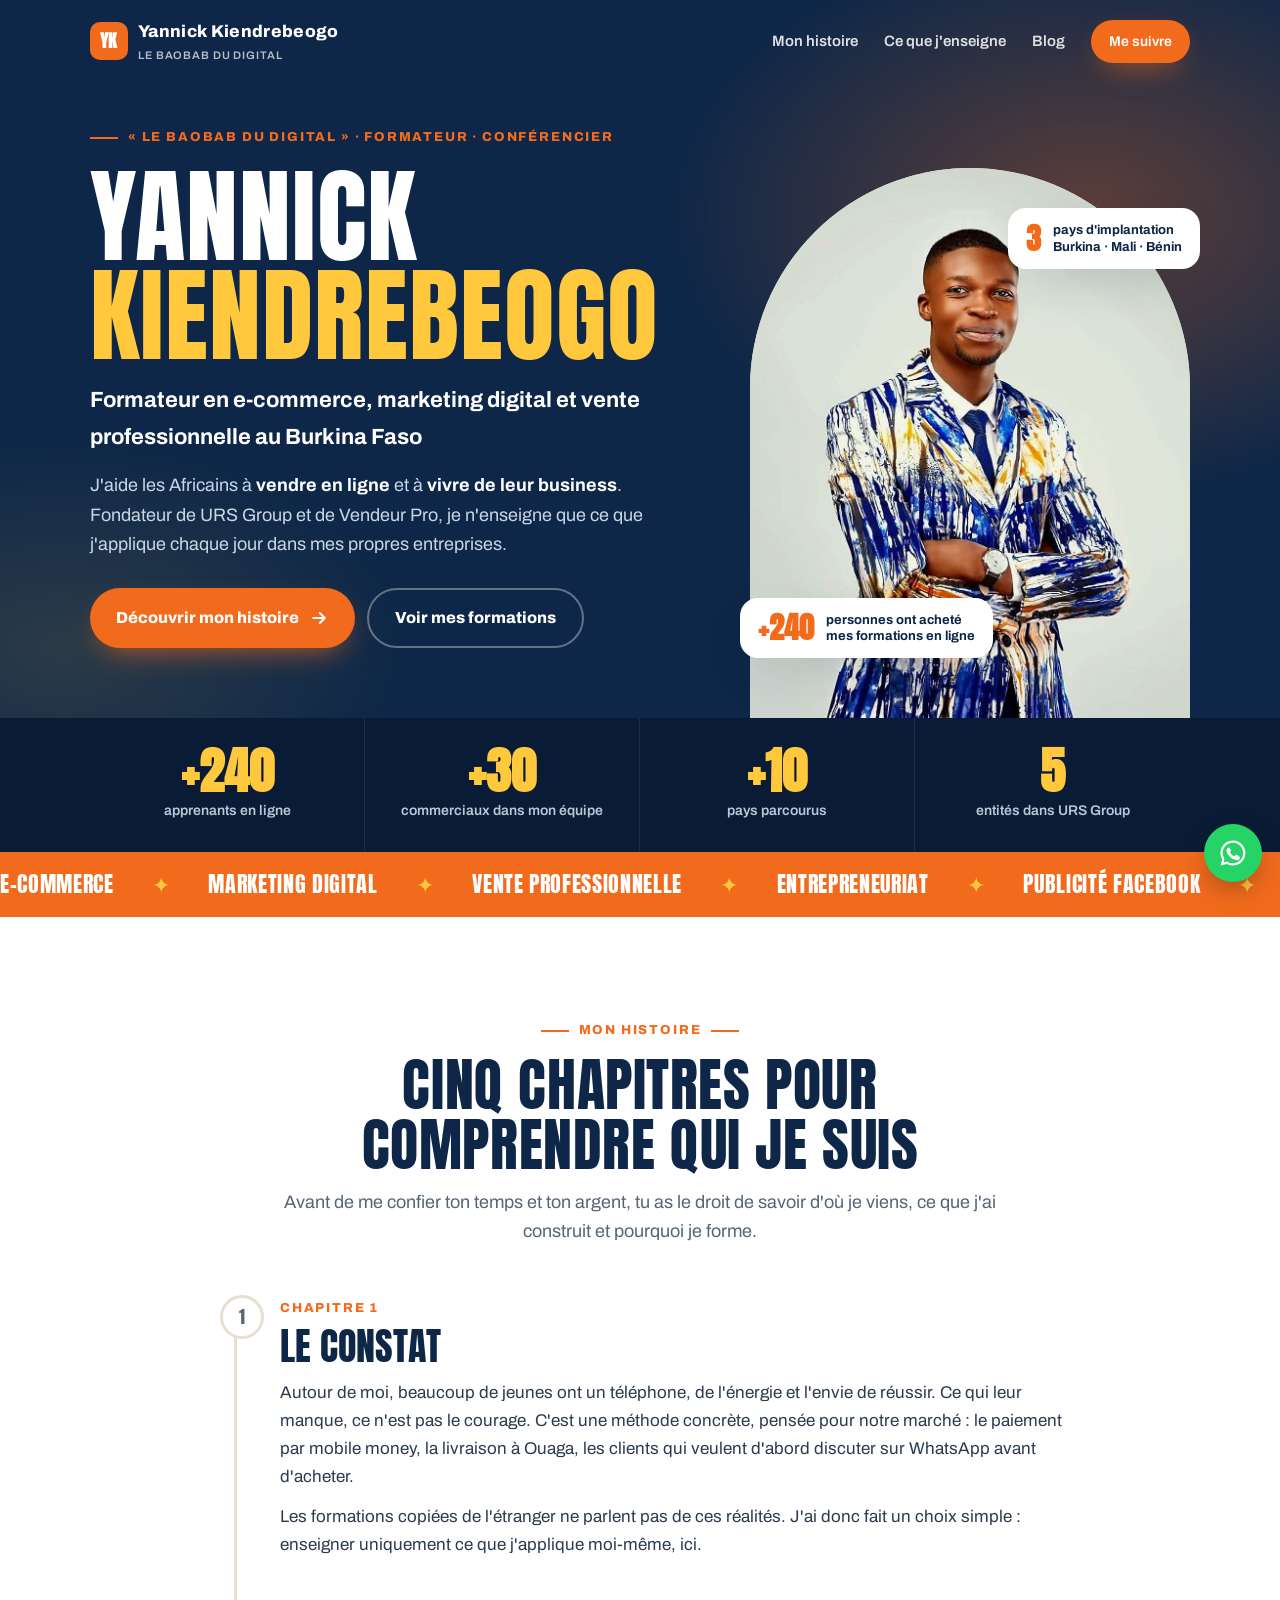
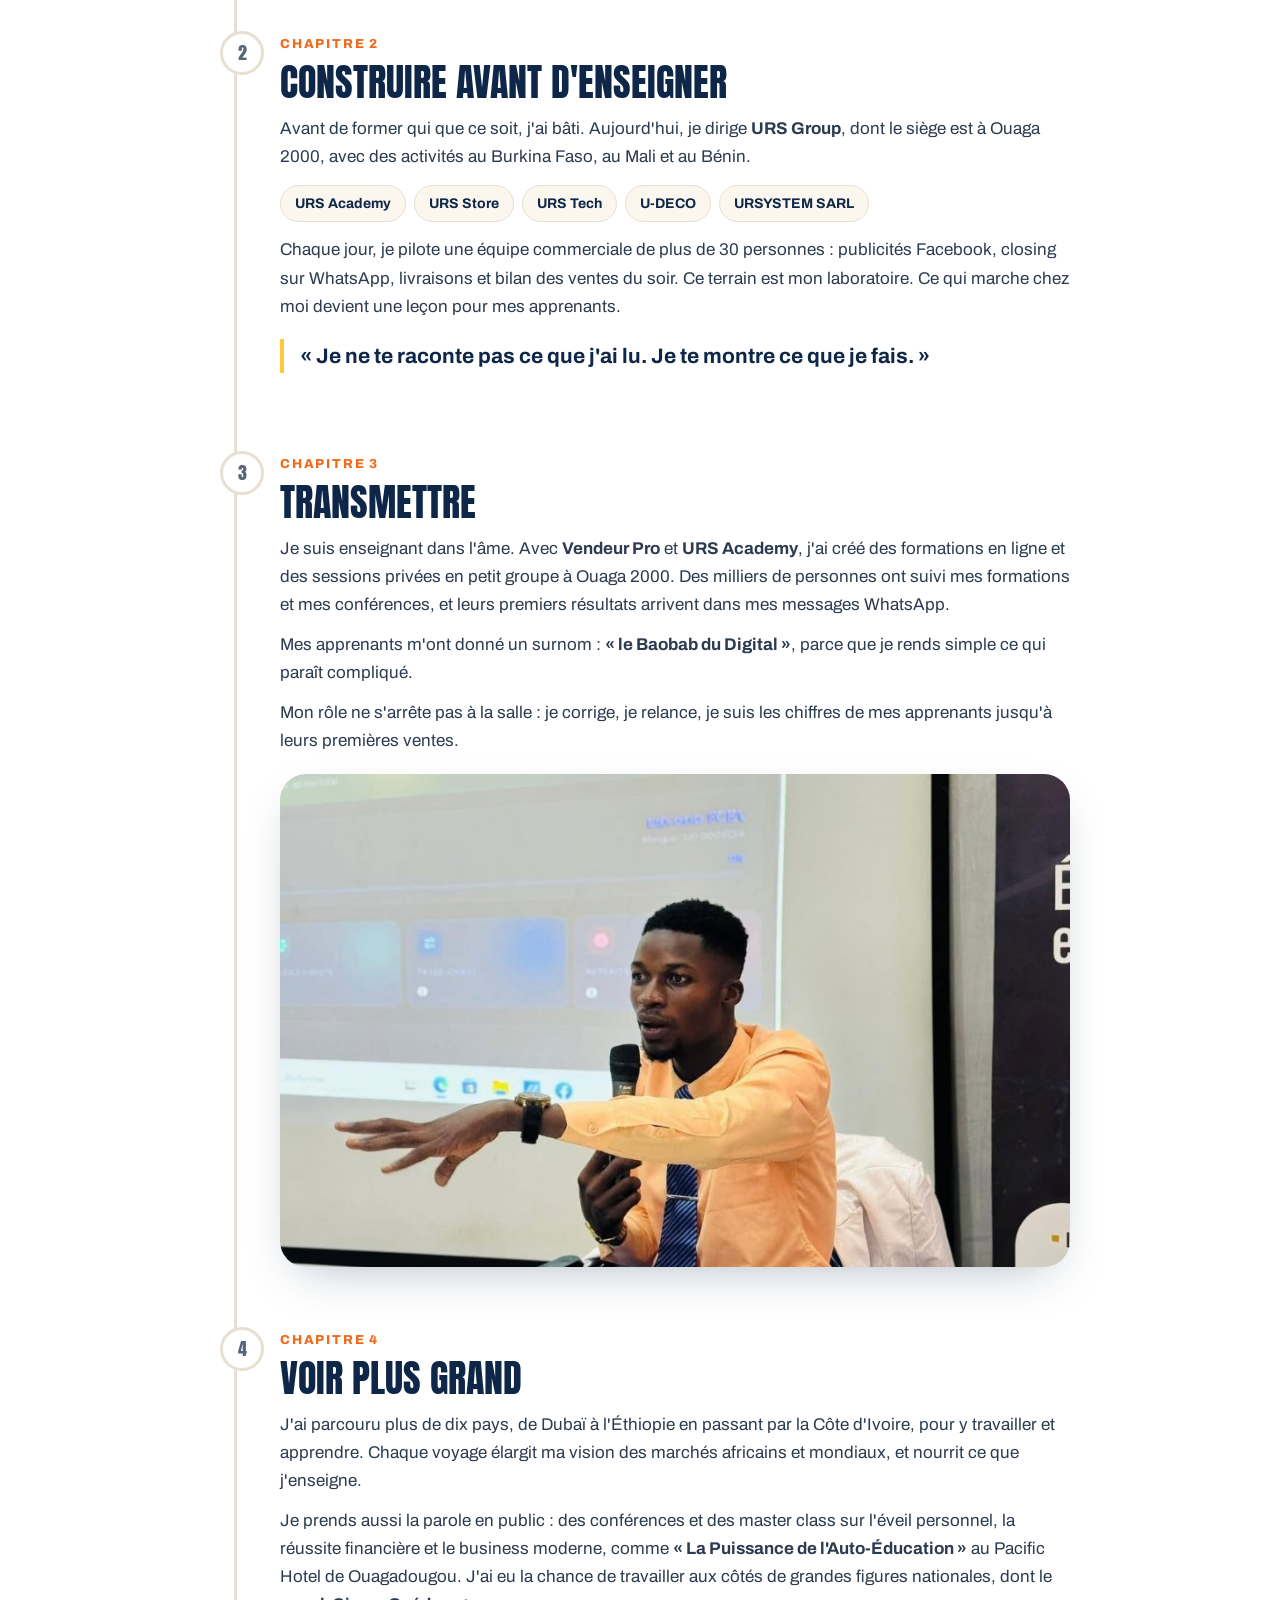
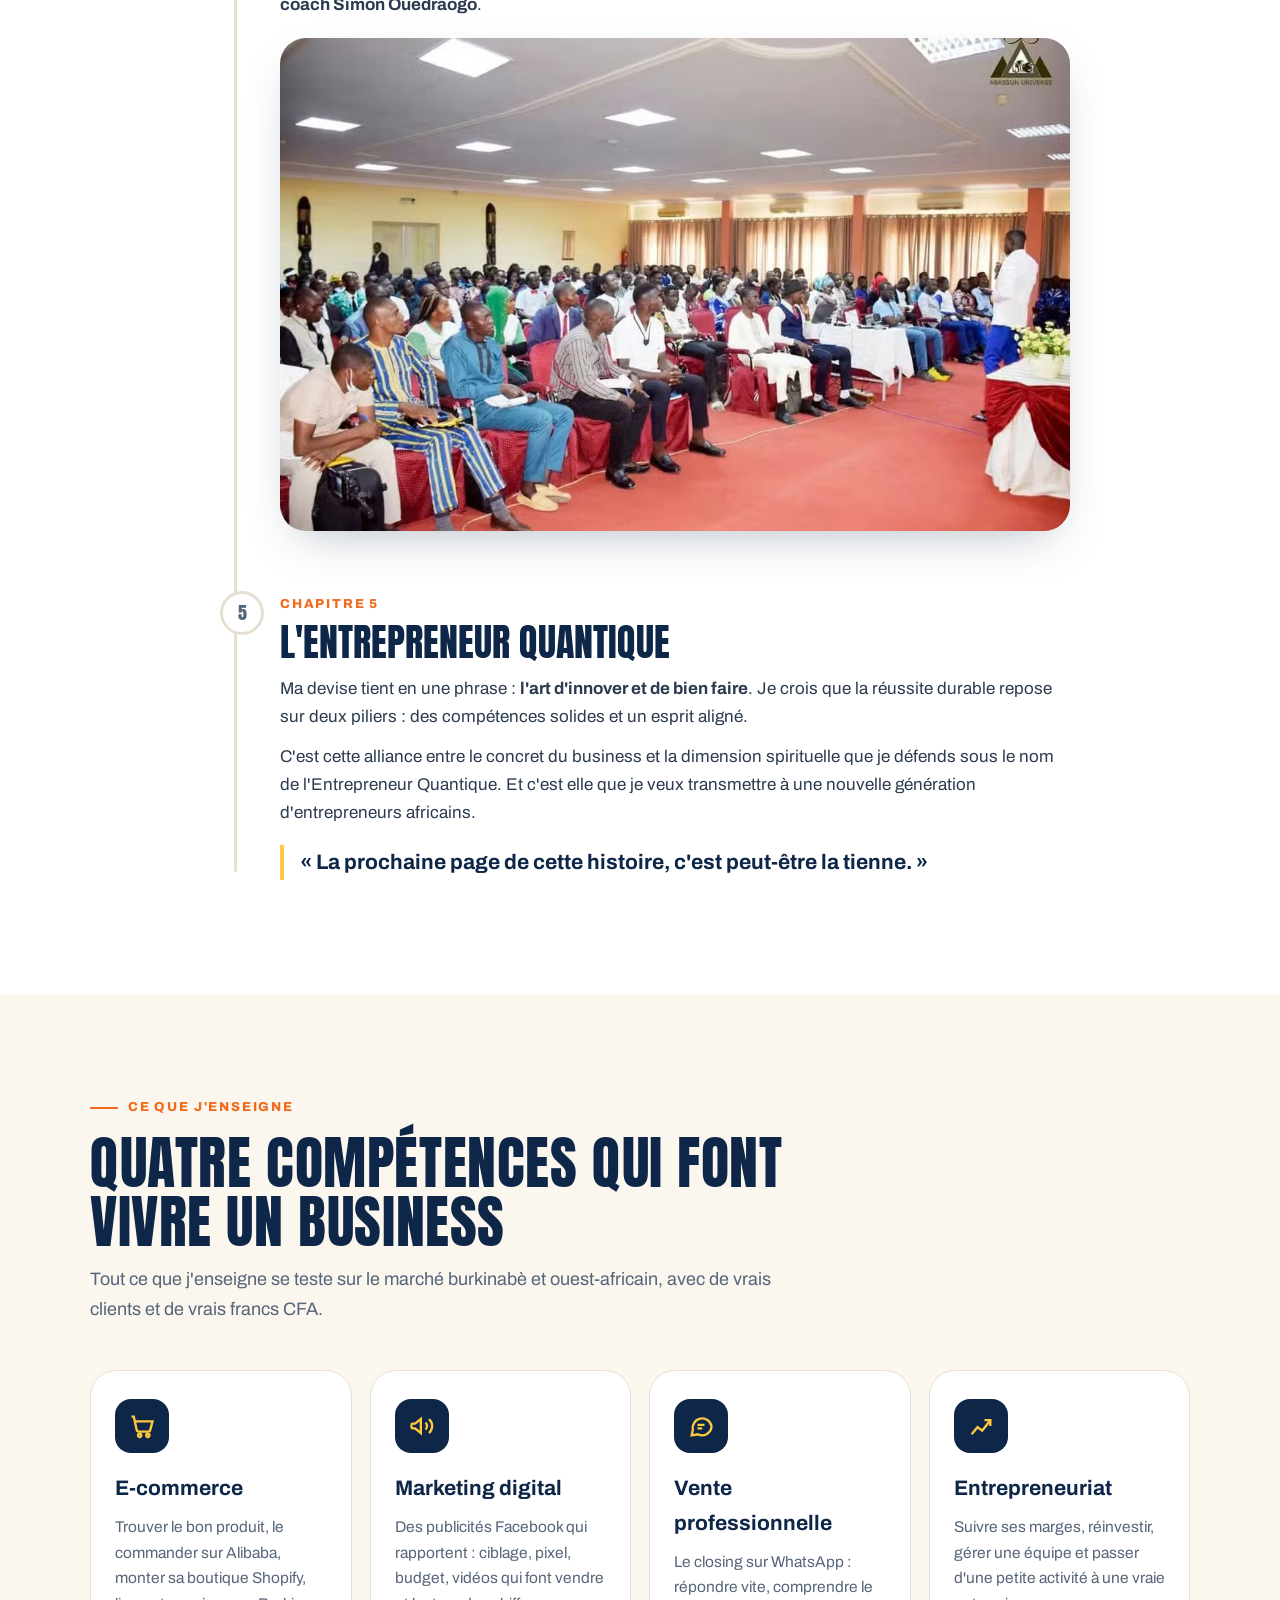
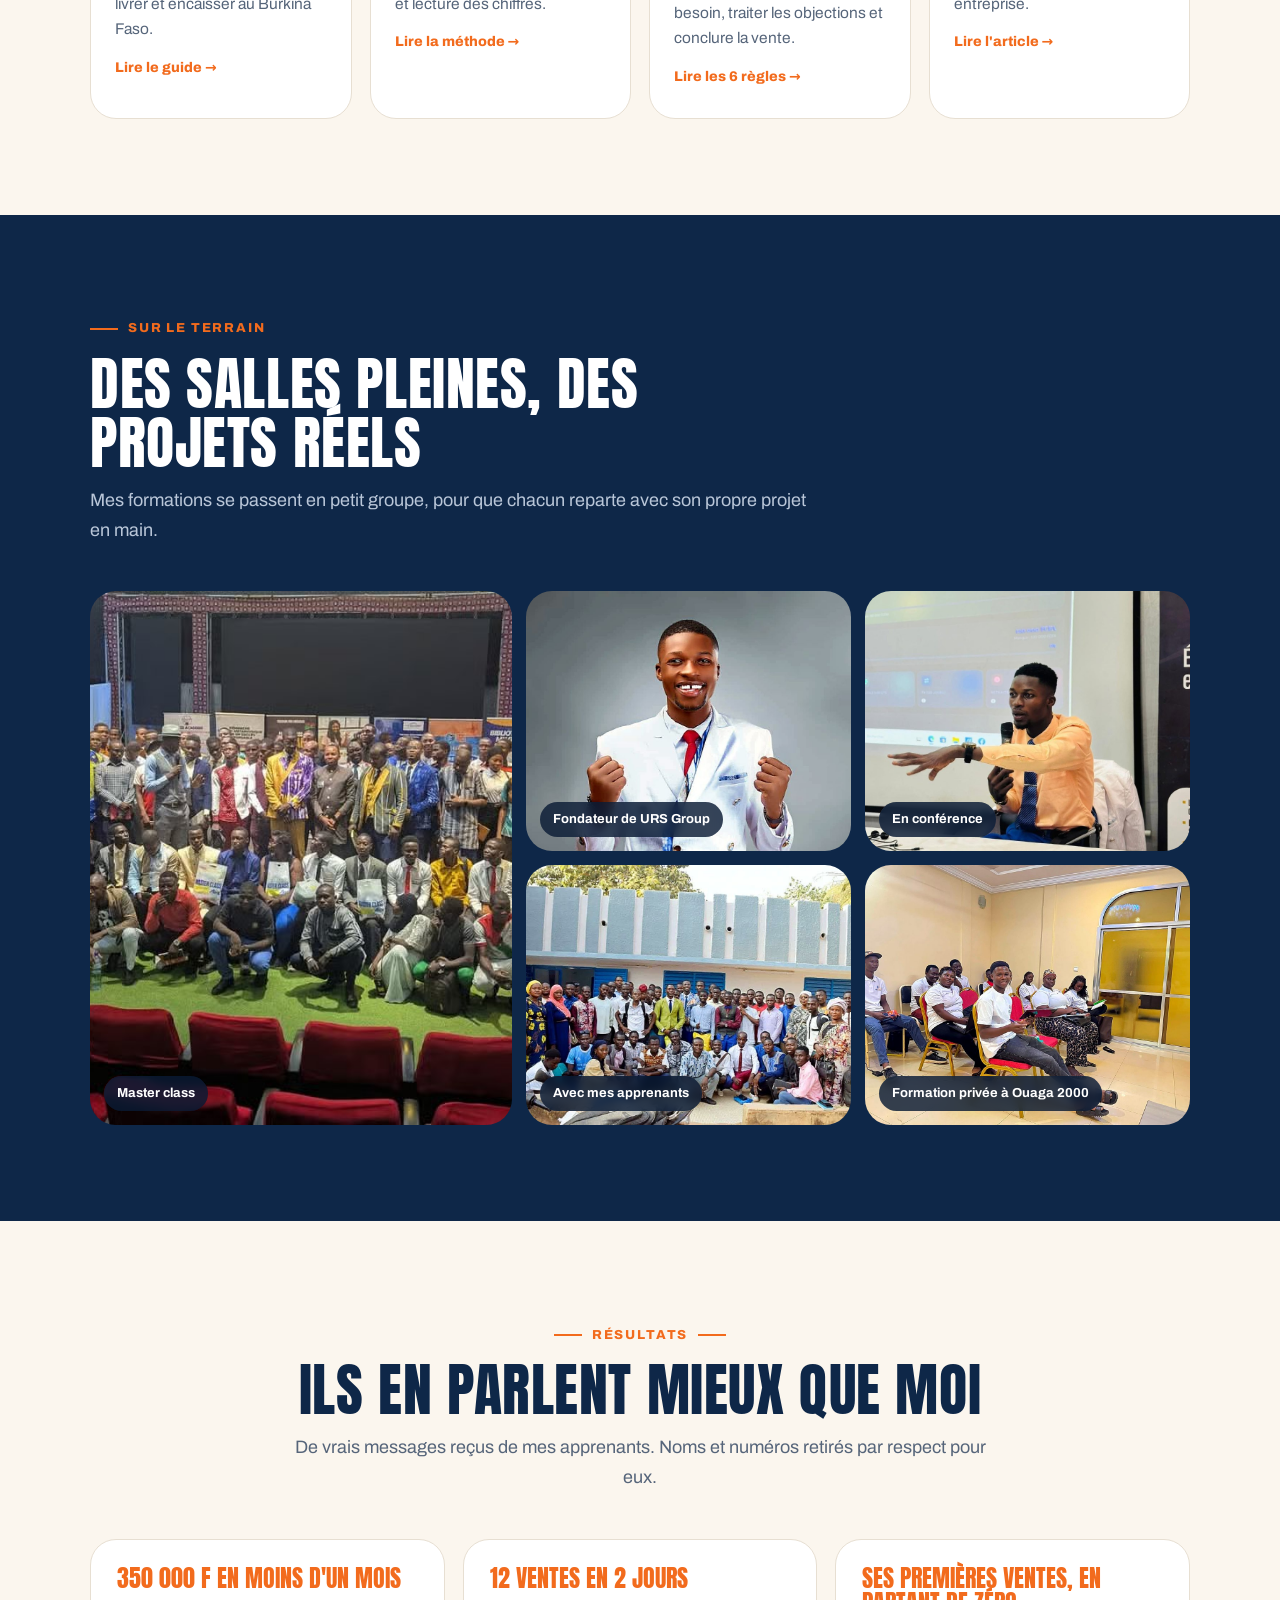
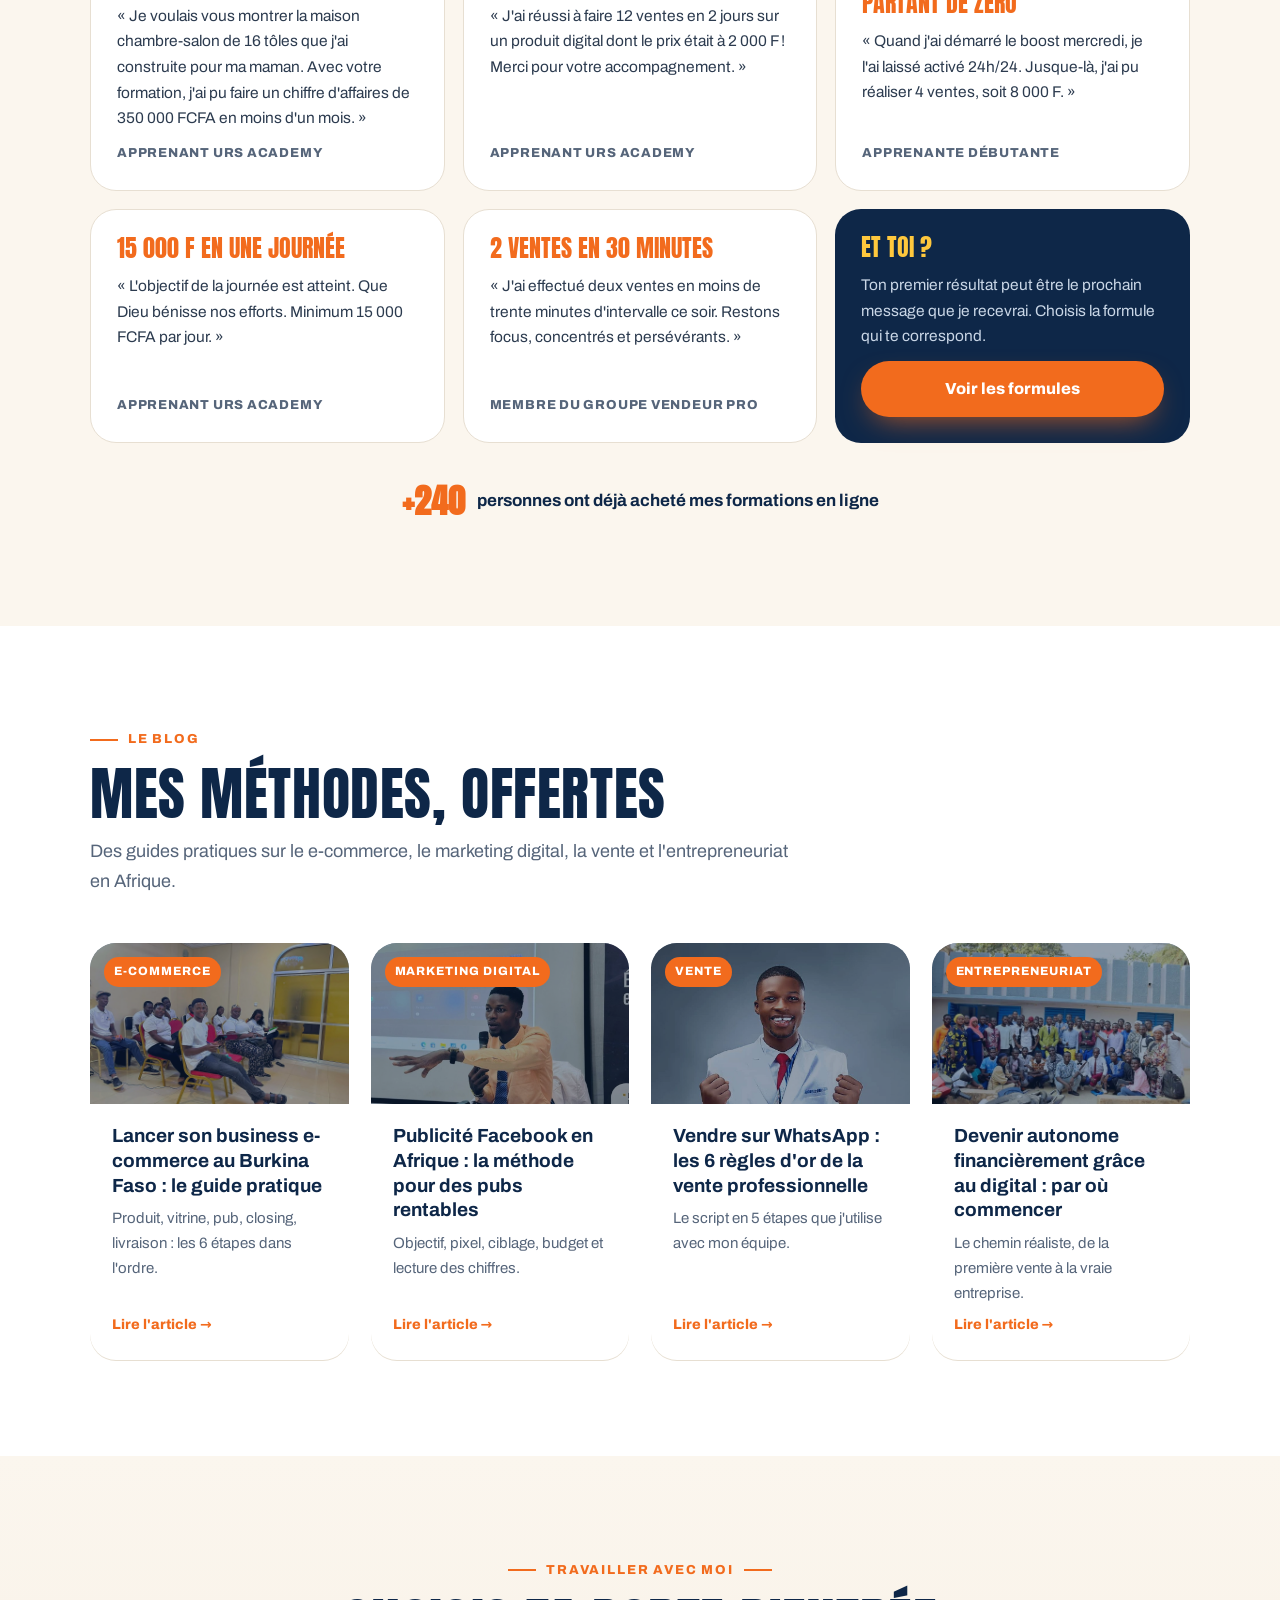
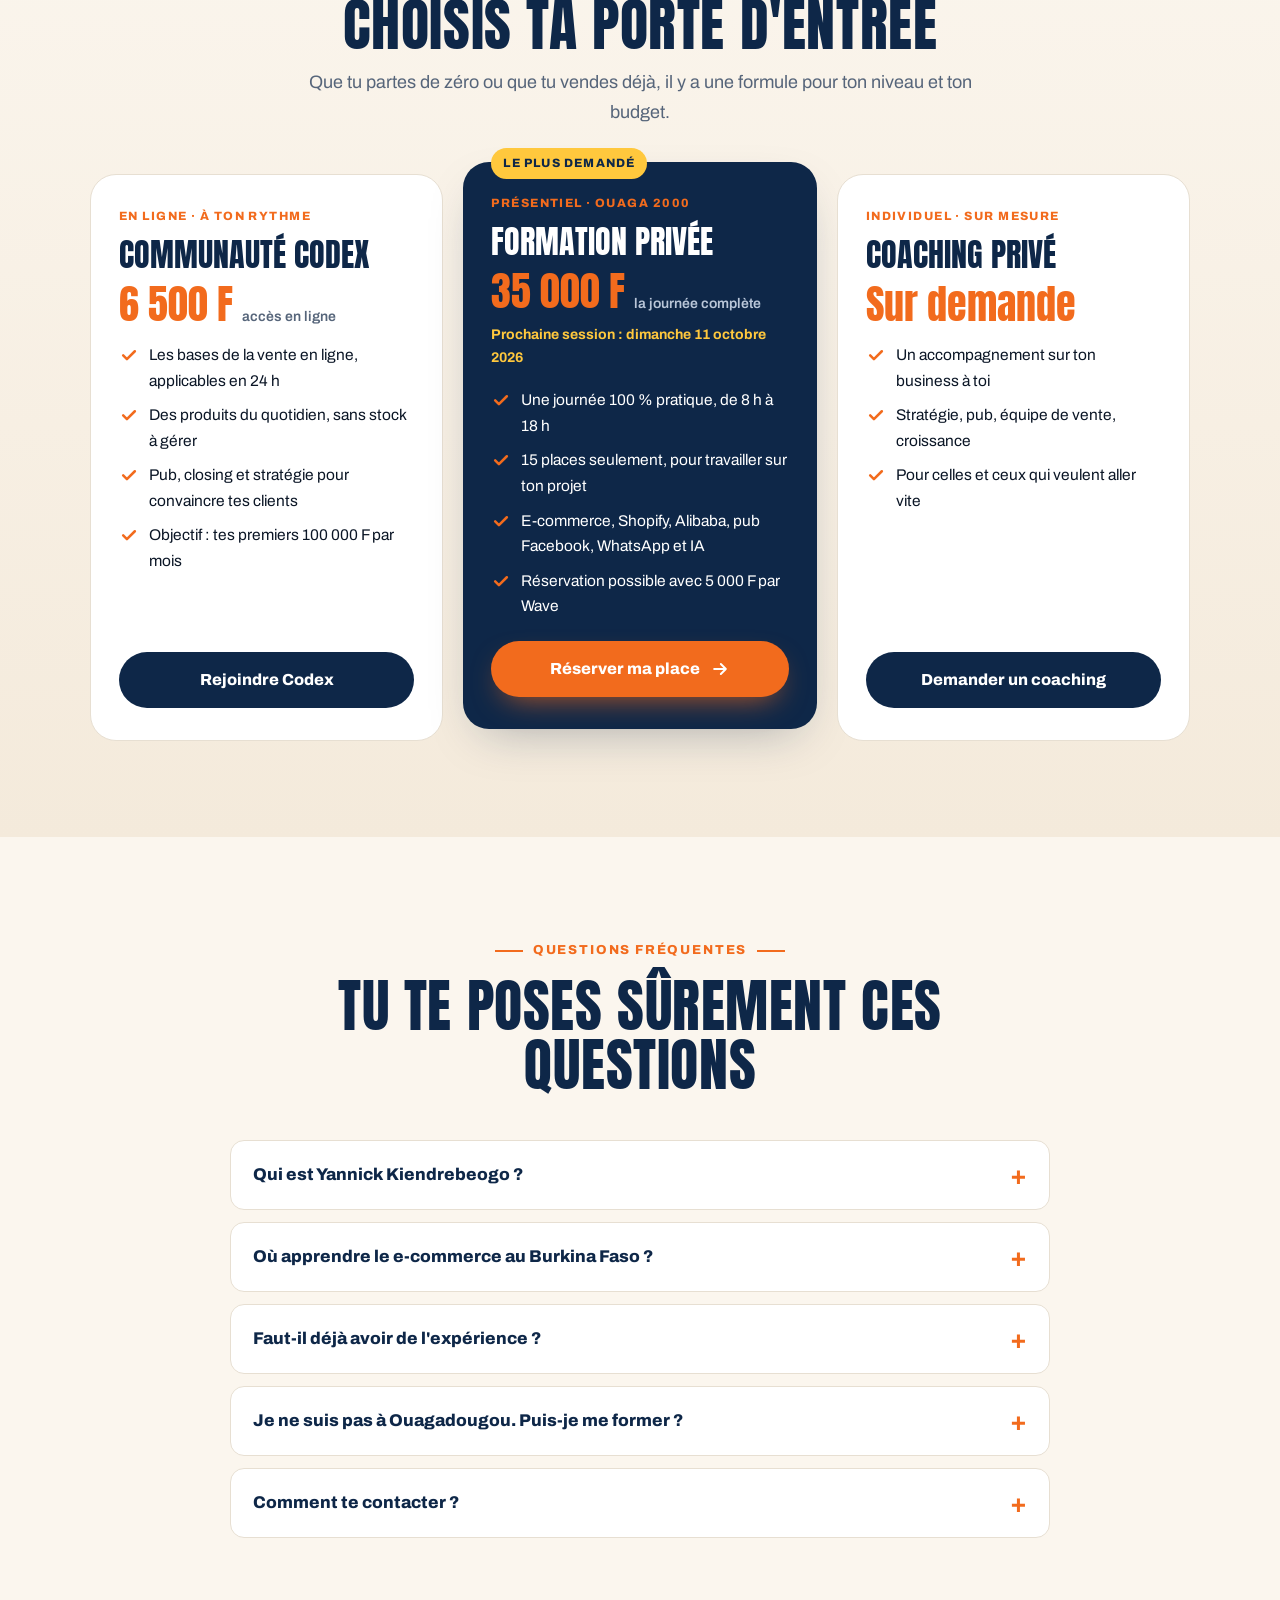
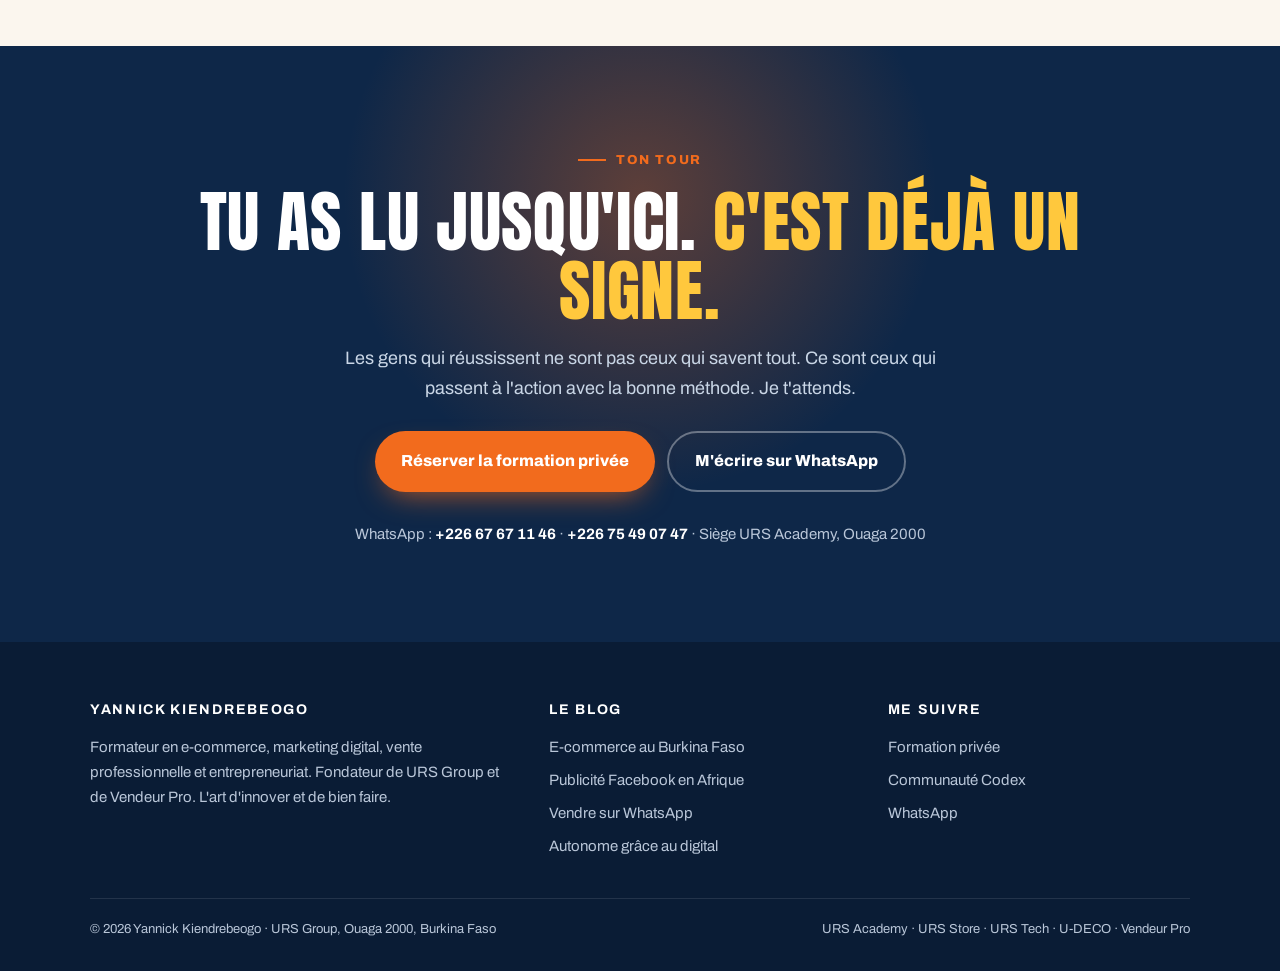
==== commit ea39213c: "Add files via upload" ====
--- a/index.html
+++ b/index.html
@@ -336,7 +336,7 @@
         <p>Je suis enseignant dans l'âme. Avec <strong>Vendeur Pro</strong> et <strong>URS Academy</strong>, j'ai créé des formations en ligne et des sessions privées en petit groupe à Ouaga 2000. Des milliers de personnes ont suivi mes formations et mes conférences, et leurs premiers résultats arrivent dans mes messages WhatsApp.</p>
         <p>Mes apprenants m'ont donné un surnom : <strong>« le Baobab du Digital »</strong>, parce que je rends simple ce qui paraît compliqué.</p>
         <p>Mon rôle ne s'arrête pas à la salle : je corrige, je relance, je suis les chiffres de mes apprenants jusqu'à leurs premières ventes.</p>
-        <div class="pic"><img src="yannick-kiendrebeogo-conferencier.jpg" alt="Yannick Kiendrebeogo en pleine formation e-commerce à Ouagadougou" loading="lazy" width="900" height="1125" style="object-position:center 30%"></div>
+        <div class="pic"><img src="yannick-kiendrebeogo-conferencier.jpg" alt="Yannick Kiendrebeogo en pleine formation e-commerce à Ouagadougou" loading="lazy" width="900" height="1200" style="object-position:center 50%"></div>
       </article>
 
       <article class="chapter reveal">
@@ -408,7 +408,7 @@
     <div class="gal reveal">
       <figure><img src="masterclass-groupe.jpg" alt="Yannick Kiendrebeogo avec les participants d'une master class" loading="lazy"><figcaption>Master class</figcaption></figure>
       <figure><img src="yk-formateur.jpg" alt="Yannick Kiendrebeogo, fondateur de URS Group" loading="lazy" style="object-position:top"><figcaption>Fondateur de URS Group</figcaption></figure>
-      <figure><img src="yannick-kiendrebeogo-conferencier.jpg" alt="Yannick Kiendrebeogo en conférence, micro en main" loading="lazy" style="object-position:center 35%"><figcaption>En conférence</figcaption></figure>
+      <figure><img src="yannick-kiendrebeogo-conferencier.jpg" alt="Yannick Kiendrebeogo en conférence, micro en main" loading="lazy" style="object-position:center 55%"><figcaption>En conférence</figcaption></figure>
       <figure><img src="session-groupe.jpg" alt="Yannick Kiendrebeogo avec une promotion d'apprenants" loading="lazy"><figcaption>Avec mes apprenants</figcaption></figure>
       <figure><img src="session-salle.jpg" alt="Session de formation privée URS Academy à Ouaga 2000" loading="lazy"><figcaption>Formation privée à Ouaga 2000</figcaption></figure>
     </div>
@@ -445,7 +445,7 @@
     </div>
     <div class="cards">
       <a class="card reveal" href="e-commerce-burkina-faso.html"><div class="thumb"><img src="session-salle.jpg" alt="" loading="lazy"><span class="tag">E-commerce</span></div><div class="body"><h3>Lancer son business e-commerce au Burkina Faso : le guide pratique</h3><p>Produit, vitrine, pub, closing, livraison : les 6 étapes dans l'ordre.</p><span class="more">Lire l'article →</span></div></a>
-      <a class="card reveal d1" href="publicite-facebook-afrique.html"><div class="thumb"><img src="yannick-kiendrebeogo-conferencier.jpg" alt="" loading="lazy" style="object-position:center 25%"><span class="tag">Marketing digital</span></div><div class="body"><h3>Publicité Facebook en Afrique : la méthode pour des pubs rentables</h3><p>Objectif, pixel, ciblage, budget et lecture des chiffres.</p><span class="more">Lire l'article →</span></div></a>
+      <a class="card reveal d1" href="publicite-facebook-afrique.html"><div class="thumb"><img src="yannick-kiendrebeogo-conferencier.jpg" alt="" loading="lazy" style="object-position:center 50%"><span class="tag">Marketing digital</span></div><div class="body"><h3>Publicité Facebook en Afrique : la méthode pour des pubs rentables</h3><p>Objectif, pixel, ciblage, budget et lecture des chiffres.</p><span class="more">Lire l'article →</span></div></a>
       <a class="card reveal d2" href="vente-whatsapp-closing.html"><div class="thumb"><img src="yk-formateur.jpg" alt="" loading="lazy" style="object-position:top"><span class="tag">Vente</span></div><div class="body"><h3>Vendre sur WhatsApp : les 6 règles d'or de la vente professionnelle</h3><p>Le script en 5 étapes que j'utilise avec mon équipe.</p><span class="more">Lire l'article →</span></div></a>
       <a class="card reveal d3" href="devenir-autonome-financierement-digital.html"><div class="thumb"><img src="session-groupe.jpg" alt="" loading="lazy"><span class="tag">Entrepreneuriat</span></div><div class="body"><h3>Devenir autonome financièrement grâce au digital : par où commencer</h3><p>Le chemin réaliste, de la première vente à la vraie entreprise.</p><span class="more">Lire l'article →</span></div></a>
     </div>
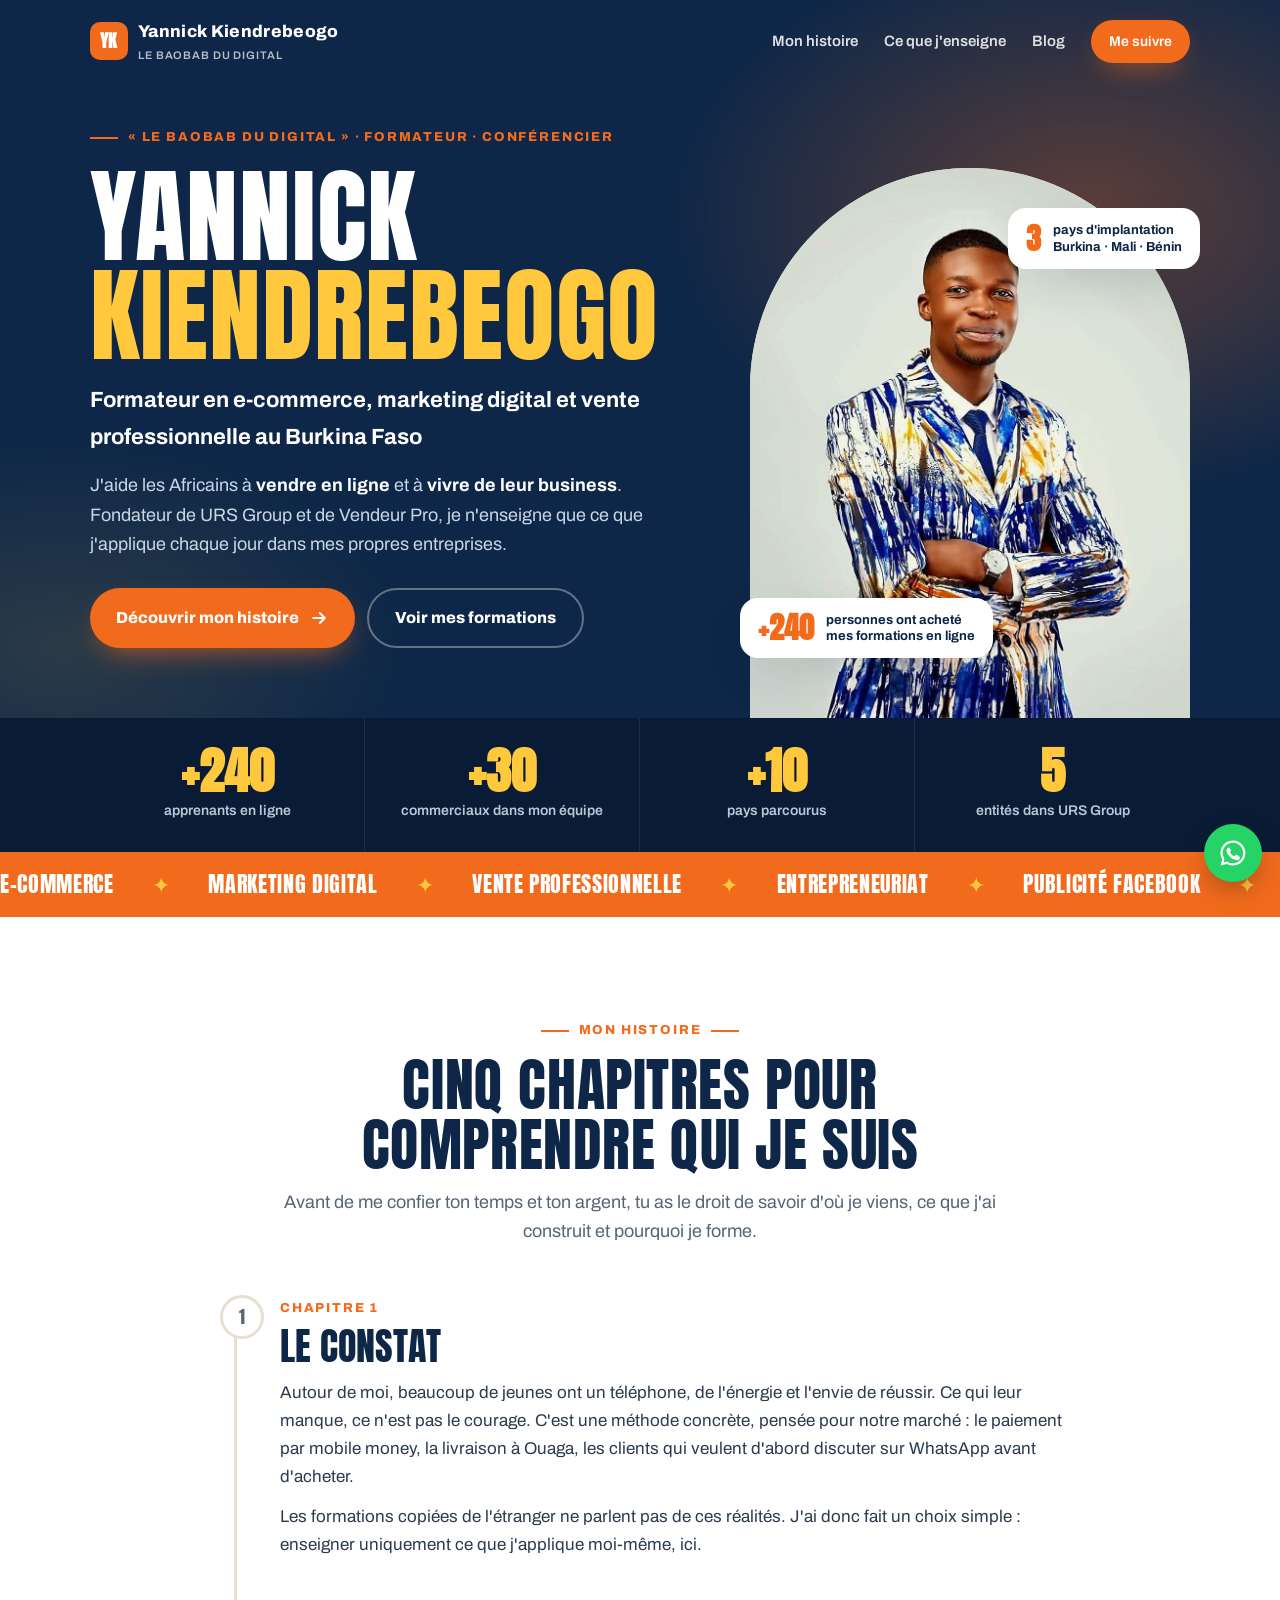
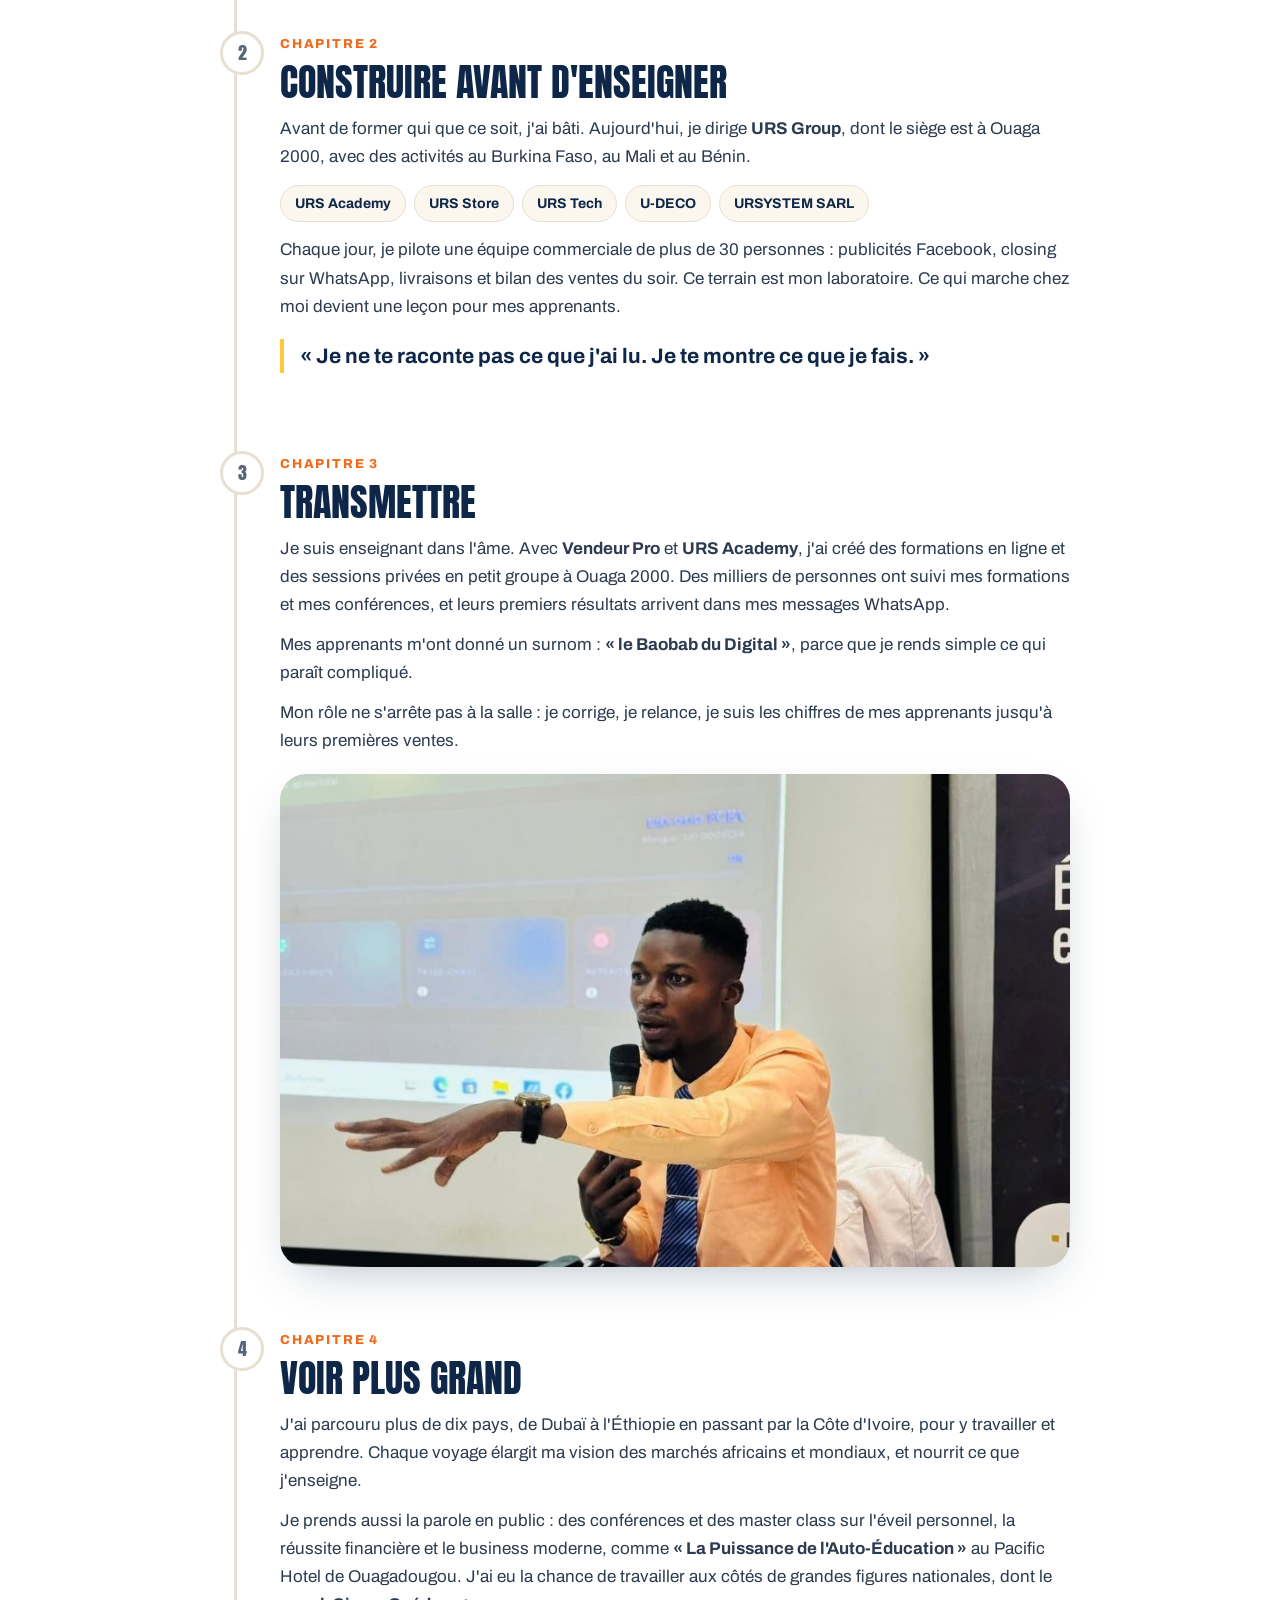
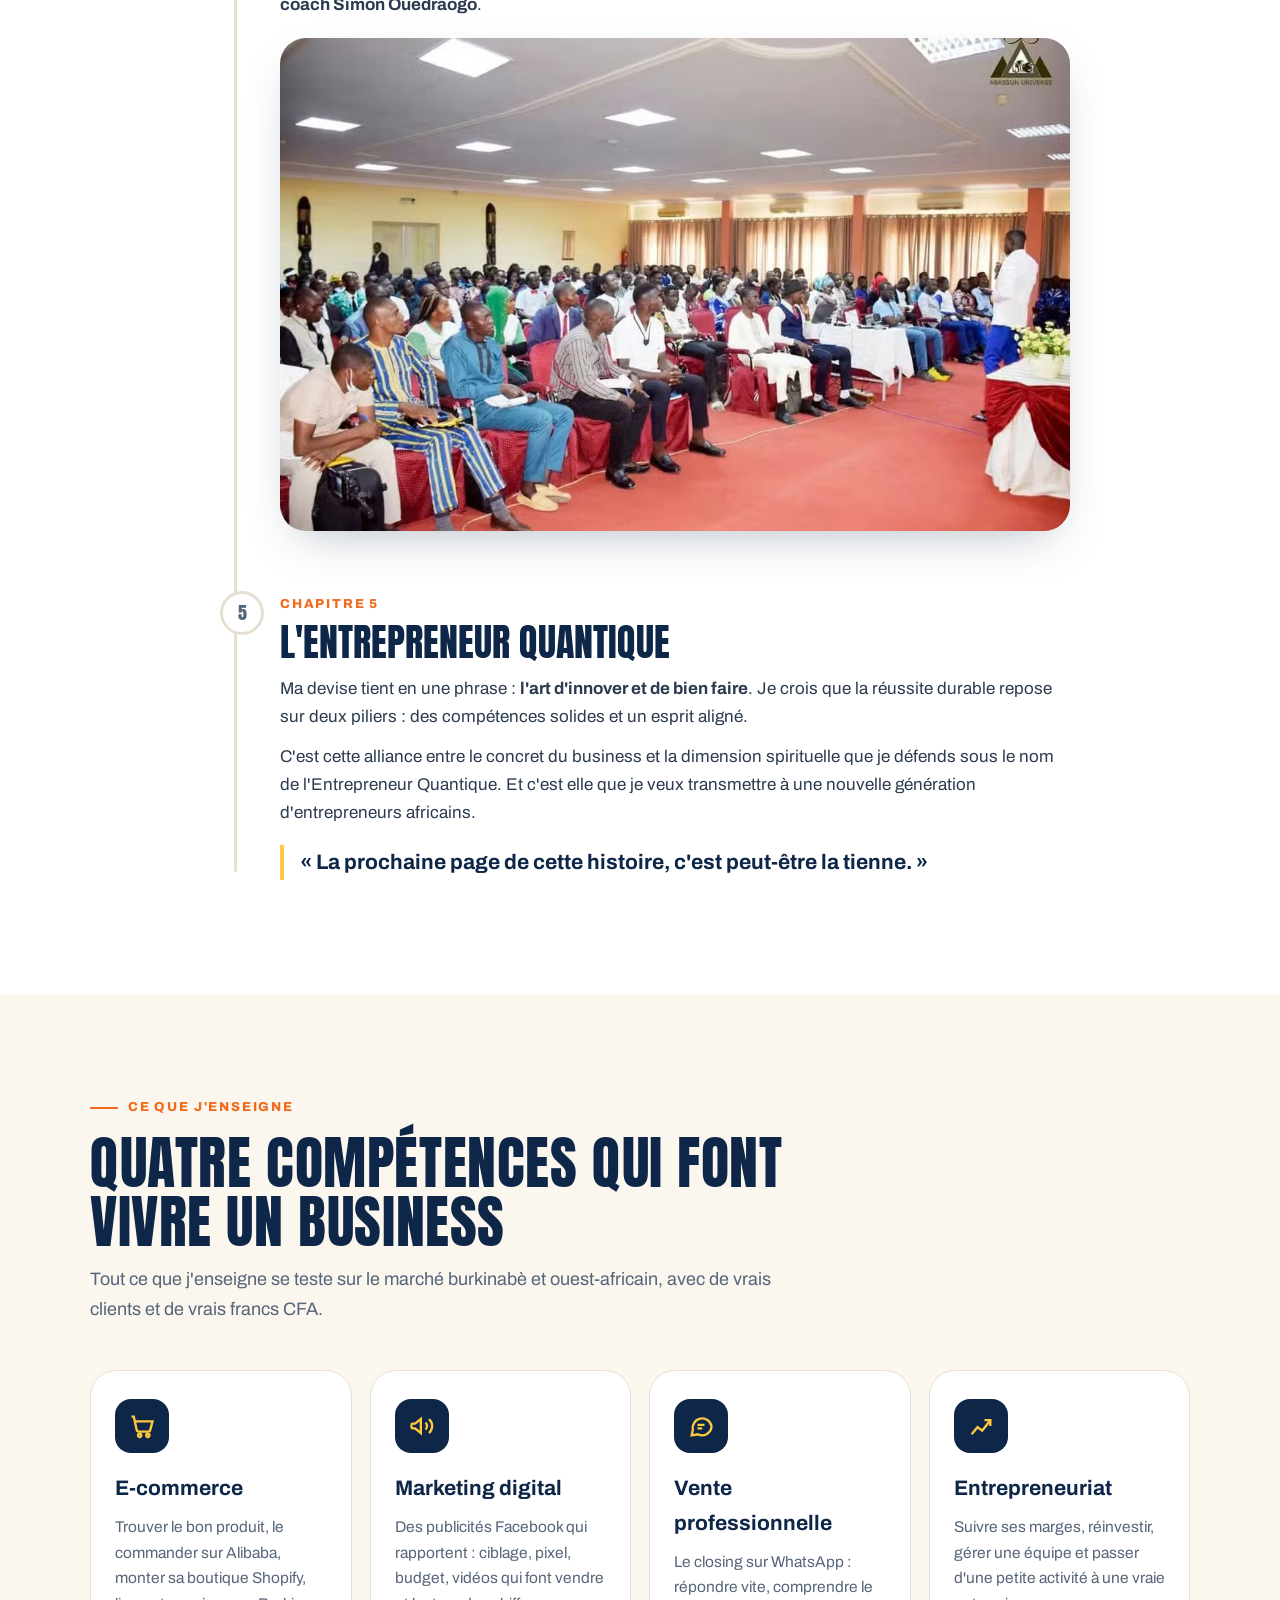
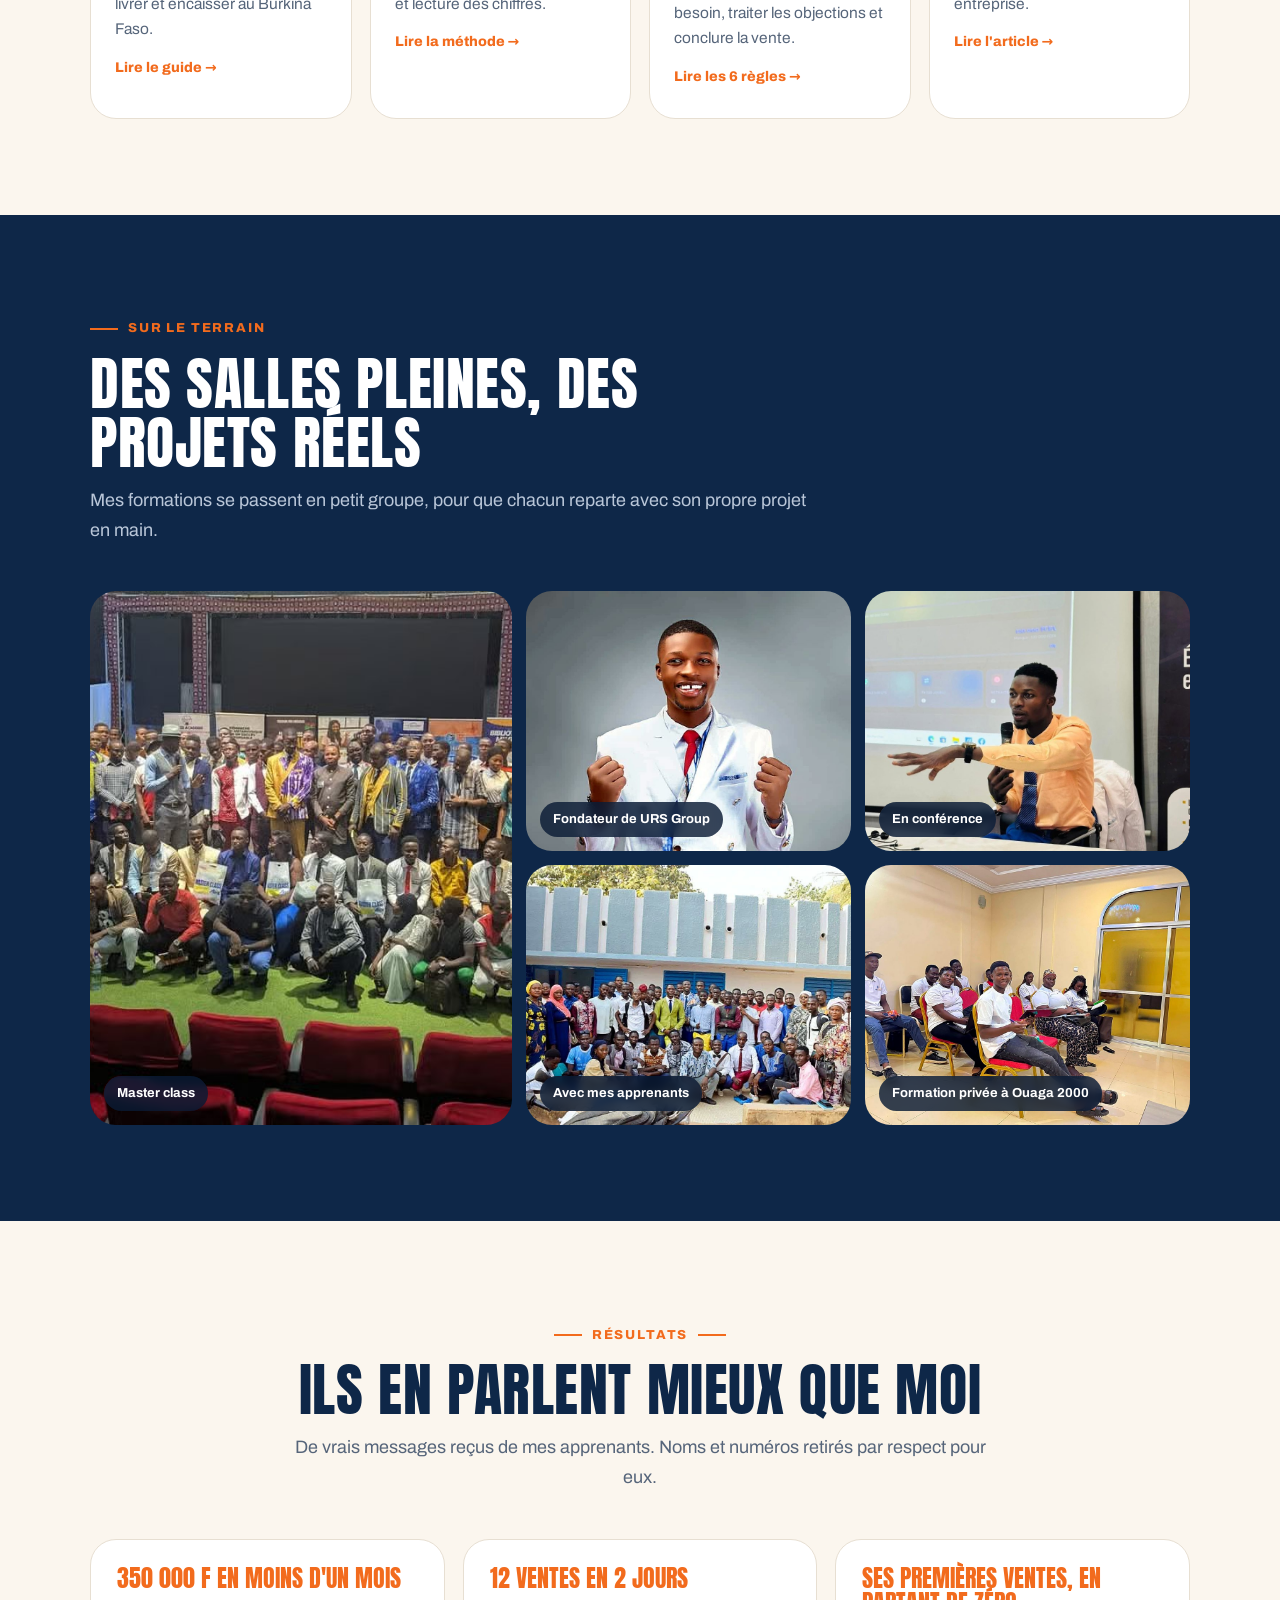
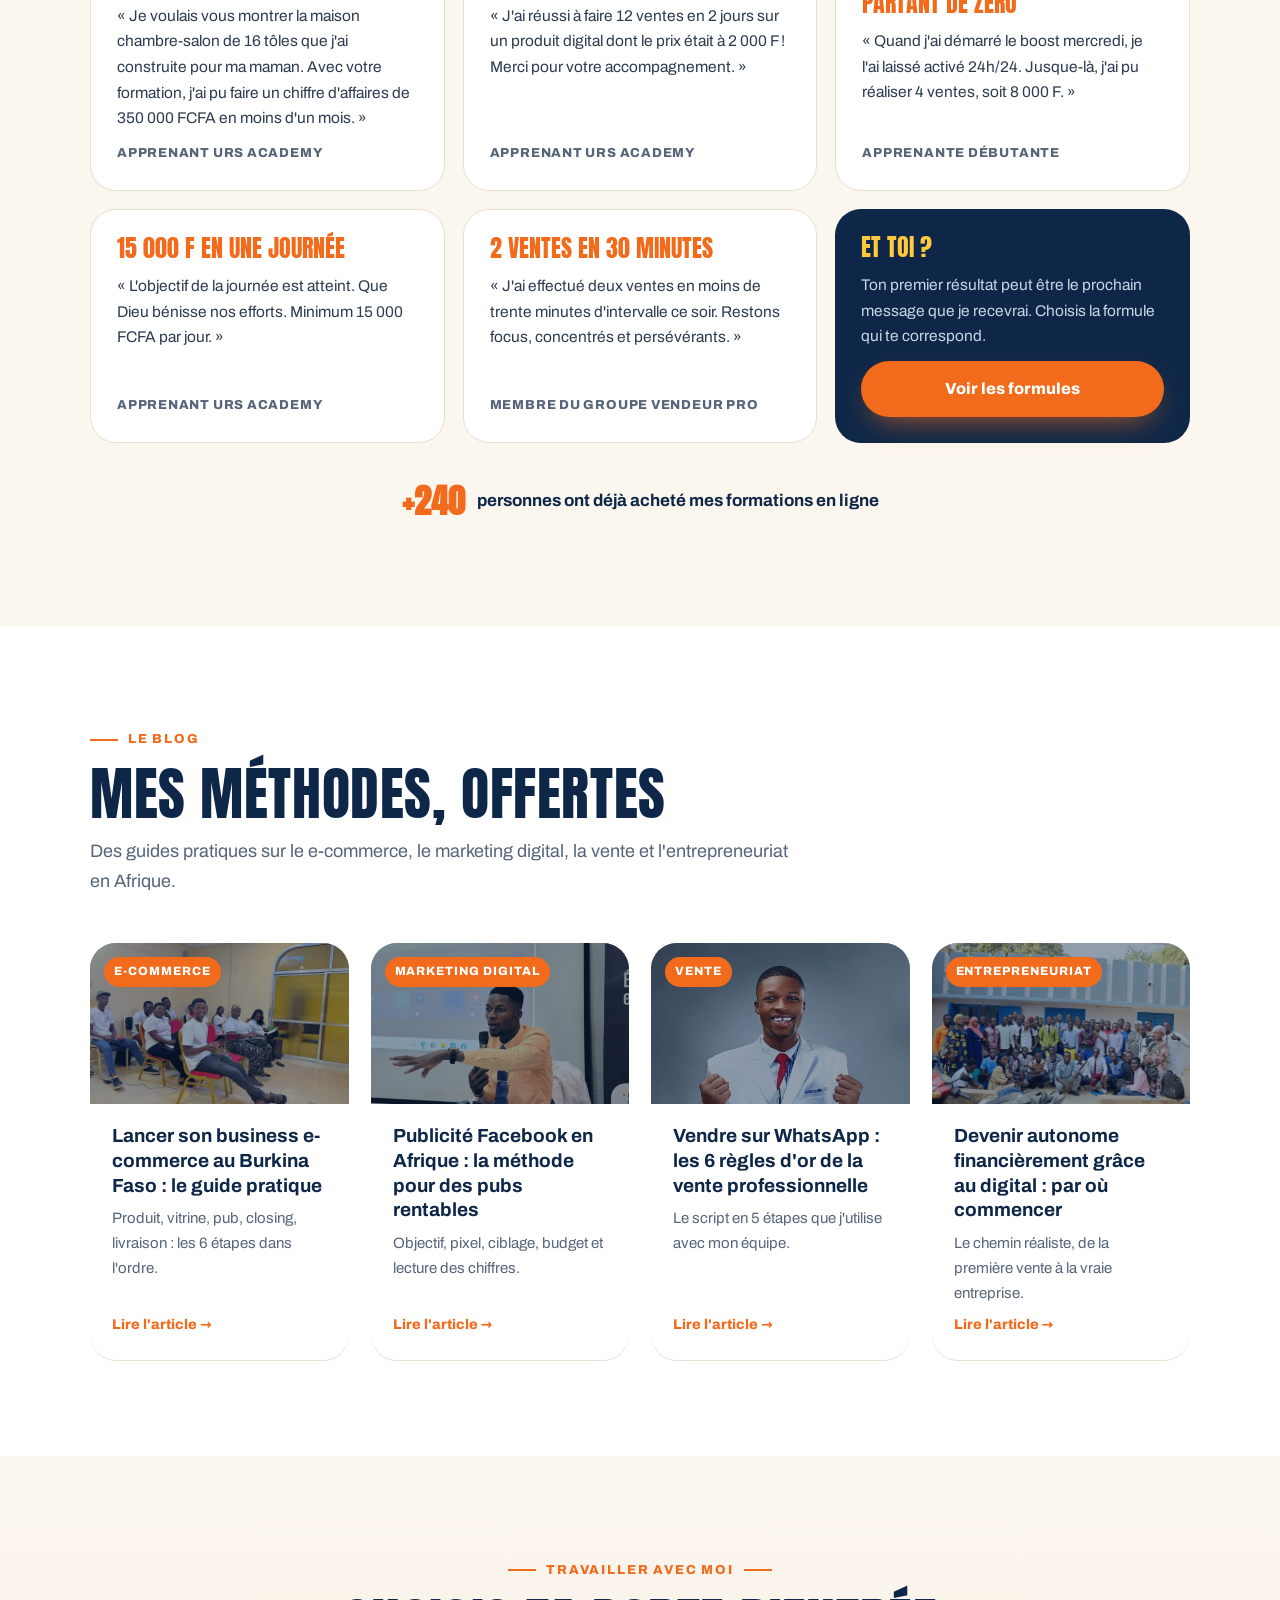
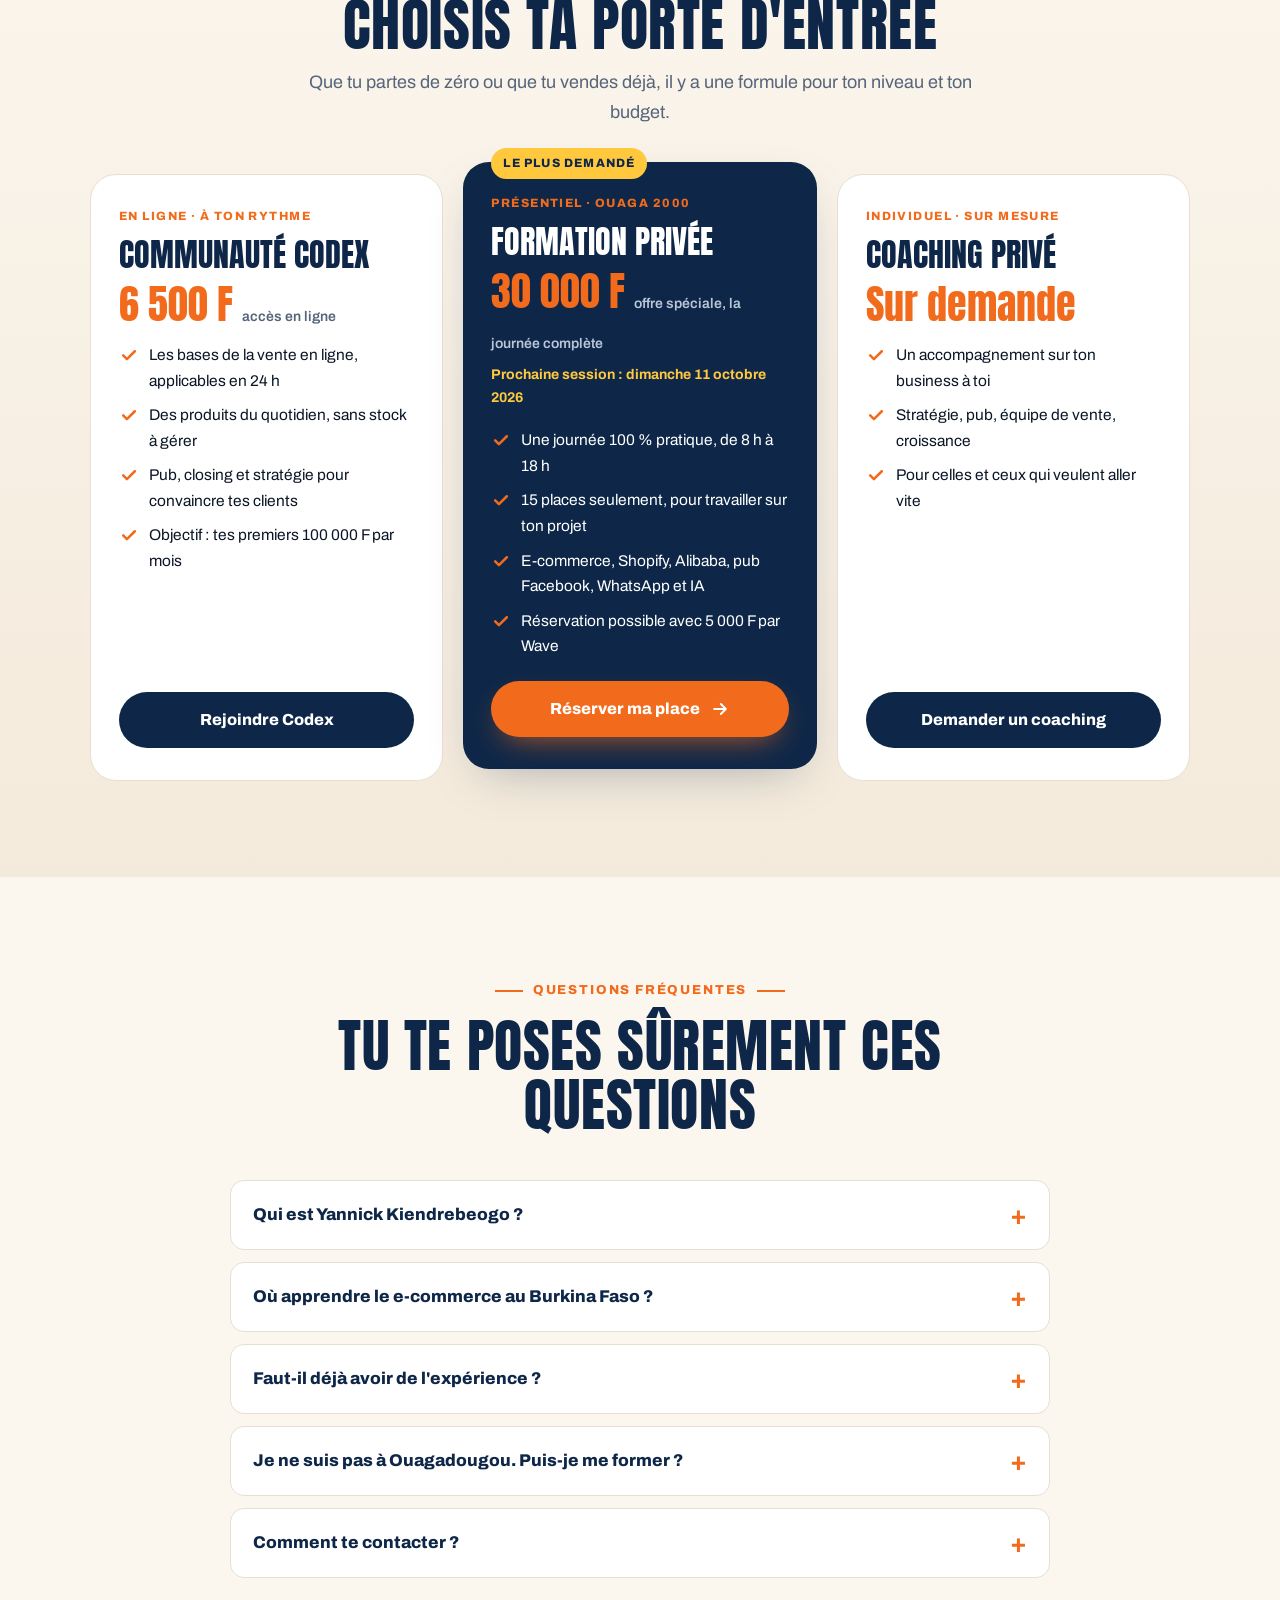
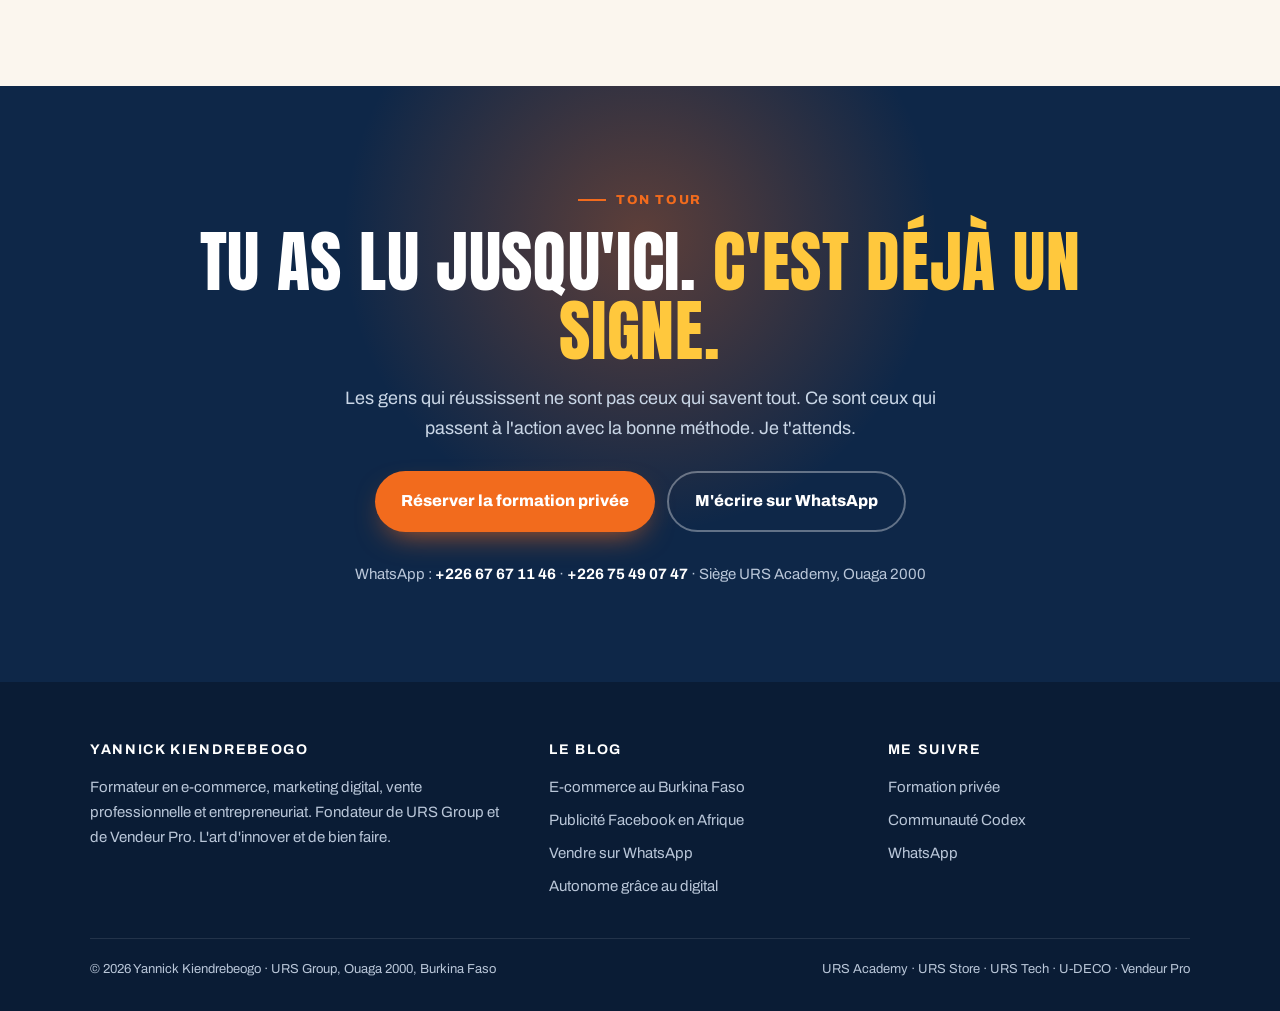
==== commit a1871192: "Add files via upload" ====
--- a/index.html
+++ b/index.html
@@ -477,7 +477,7 @@
         <span class="flag">Le plus demandé</span>
         <small>Présentiel · Ouaga 2000</small>
         <h3>Formation privée</h3>
-        <div class="price">35 000 F <span>la journée complète</span></div>
+        <div class="price">30 000 F <span>offre spéciale, la journée complète</span></div>
         <div class="when">Prochaine session : dimanche 11 octobre 2026</div>
         <ul>
           <li><svg><use href="#i-check"/></svg>Une journée 100 % pratique, de 8 h à 18 h</li>
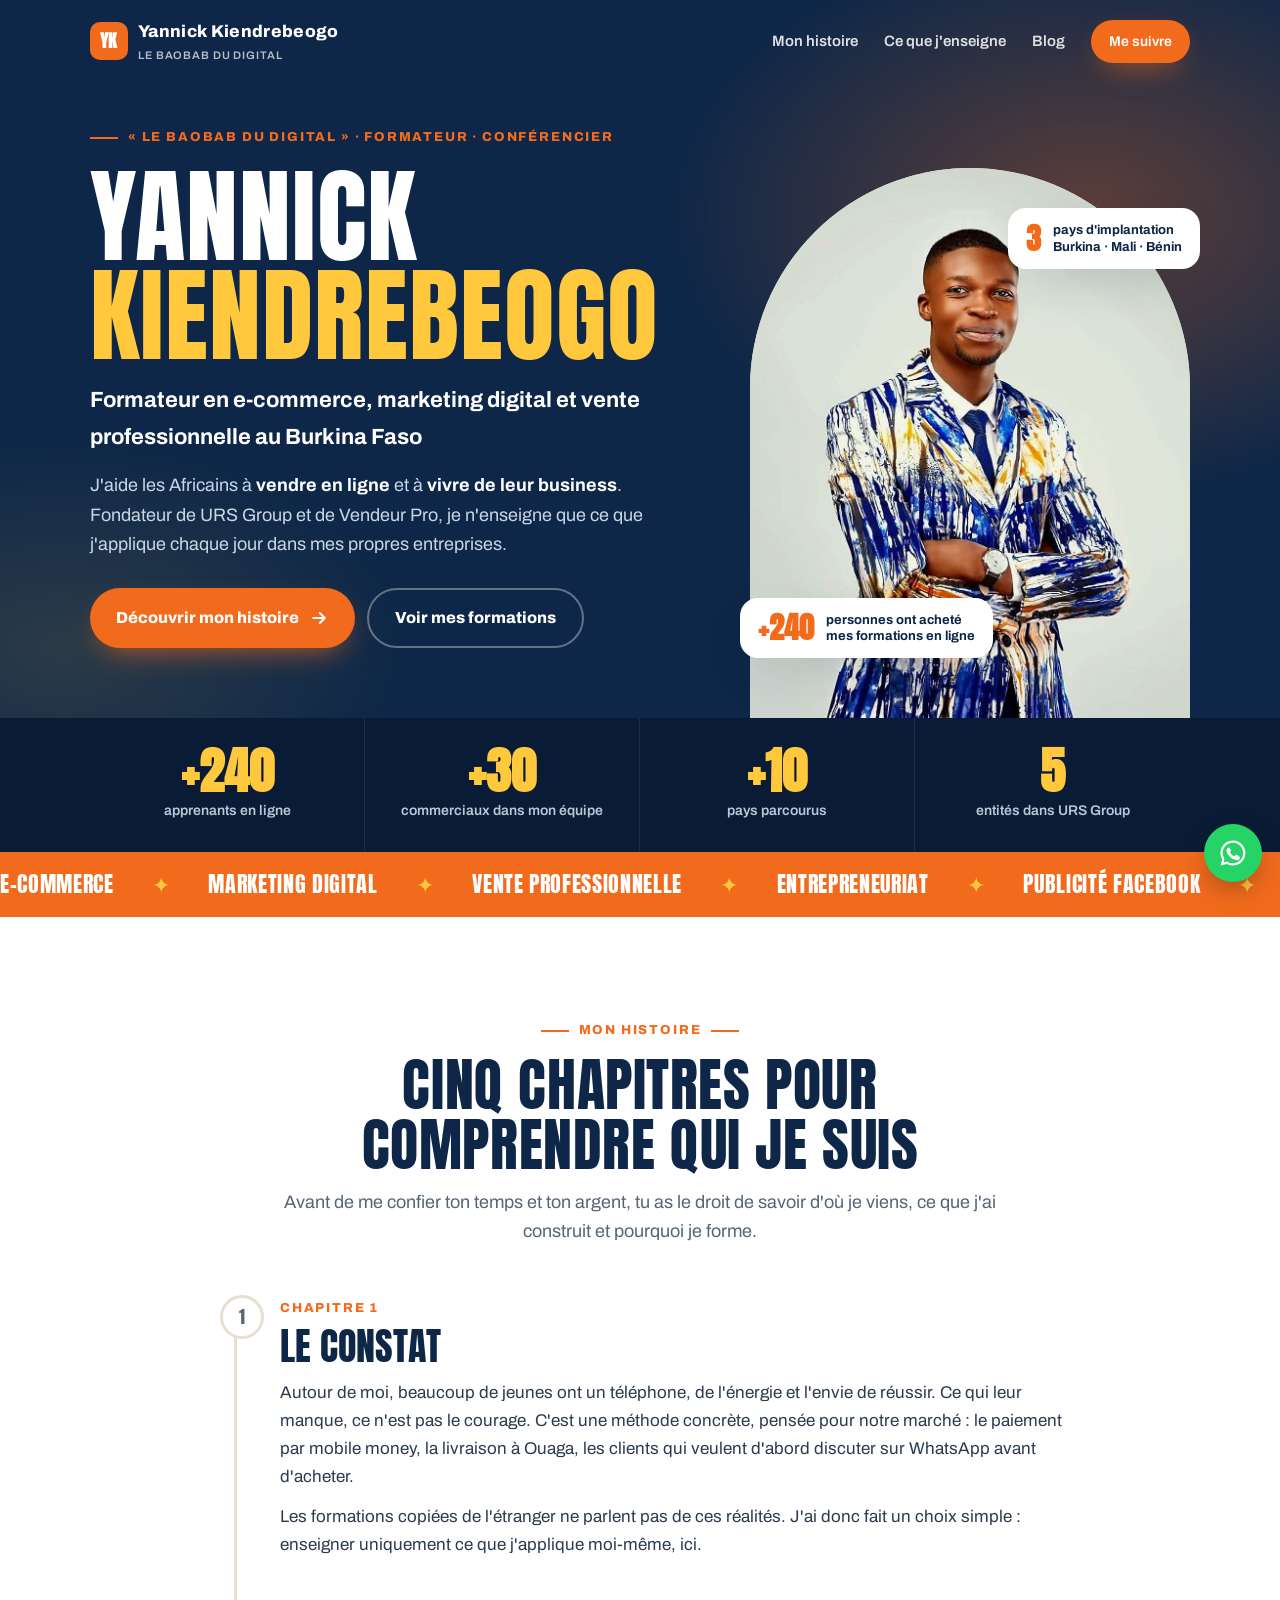
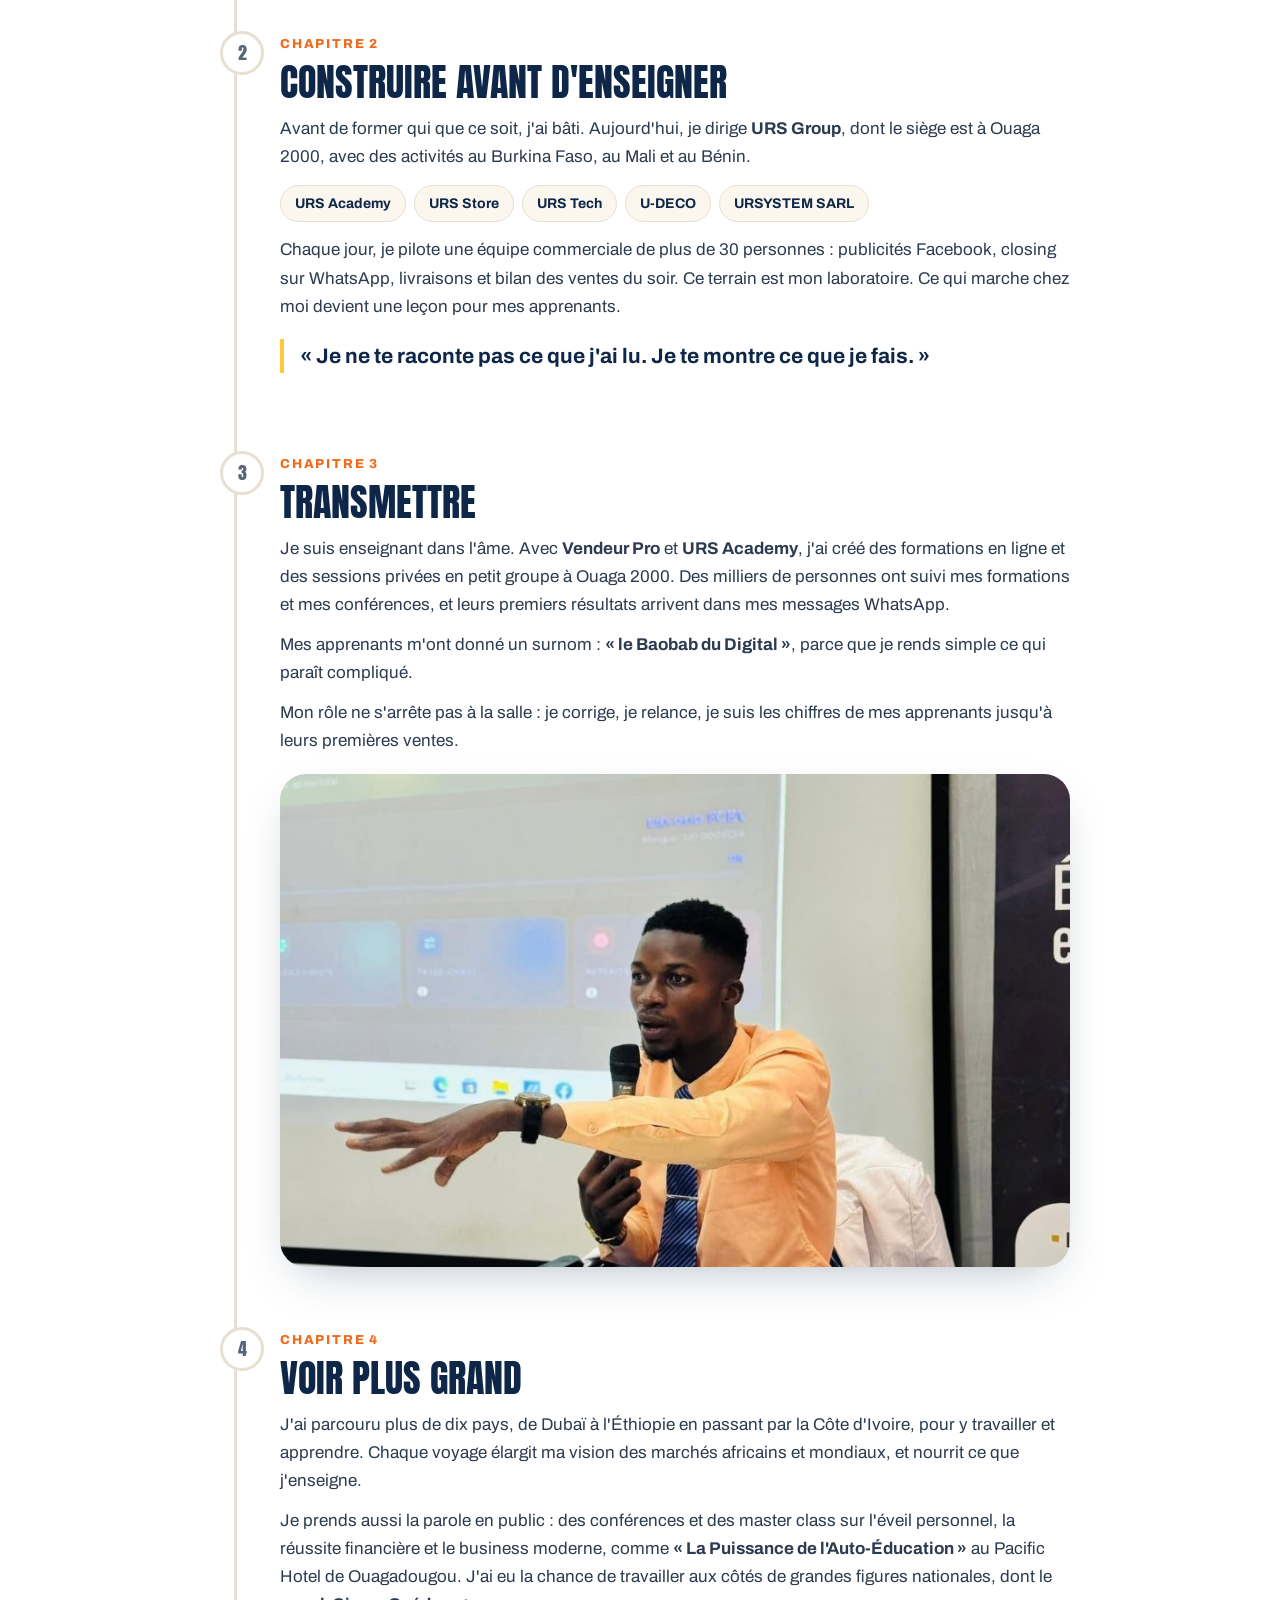
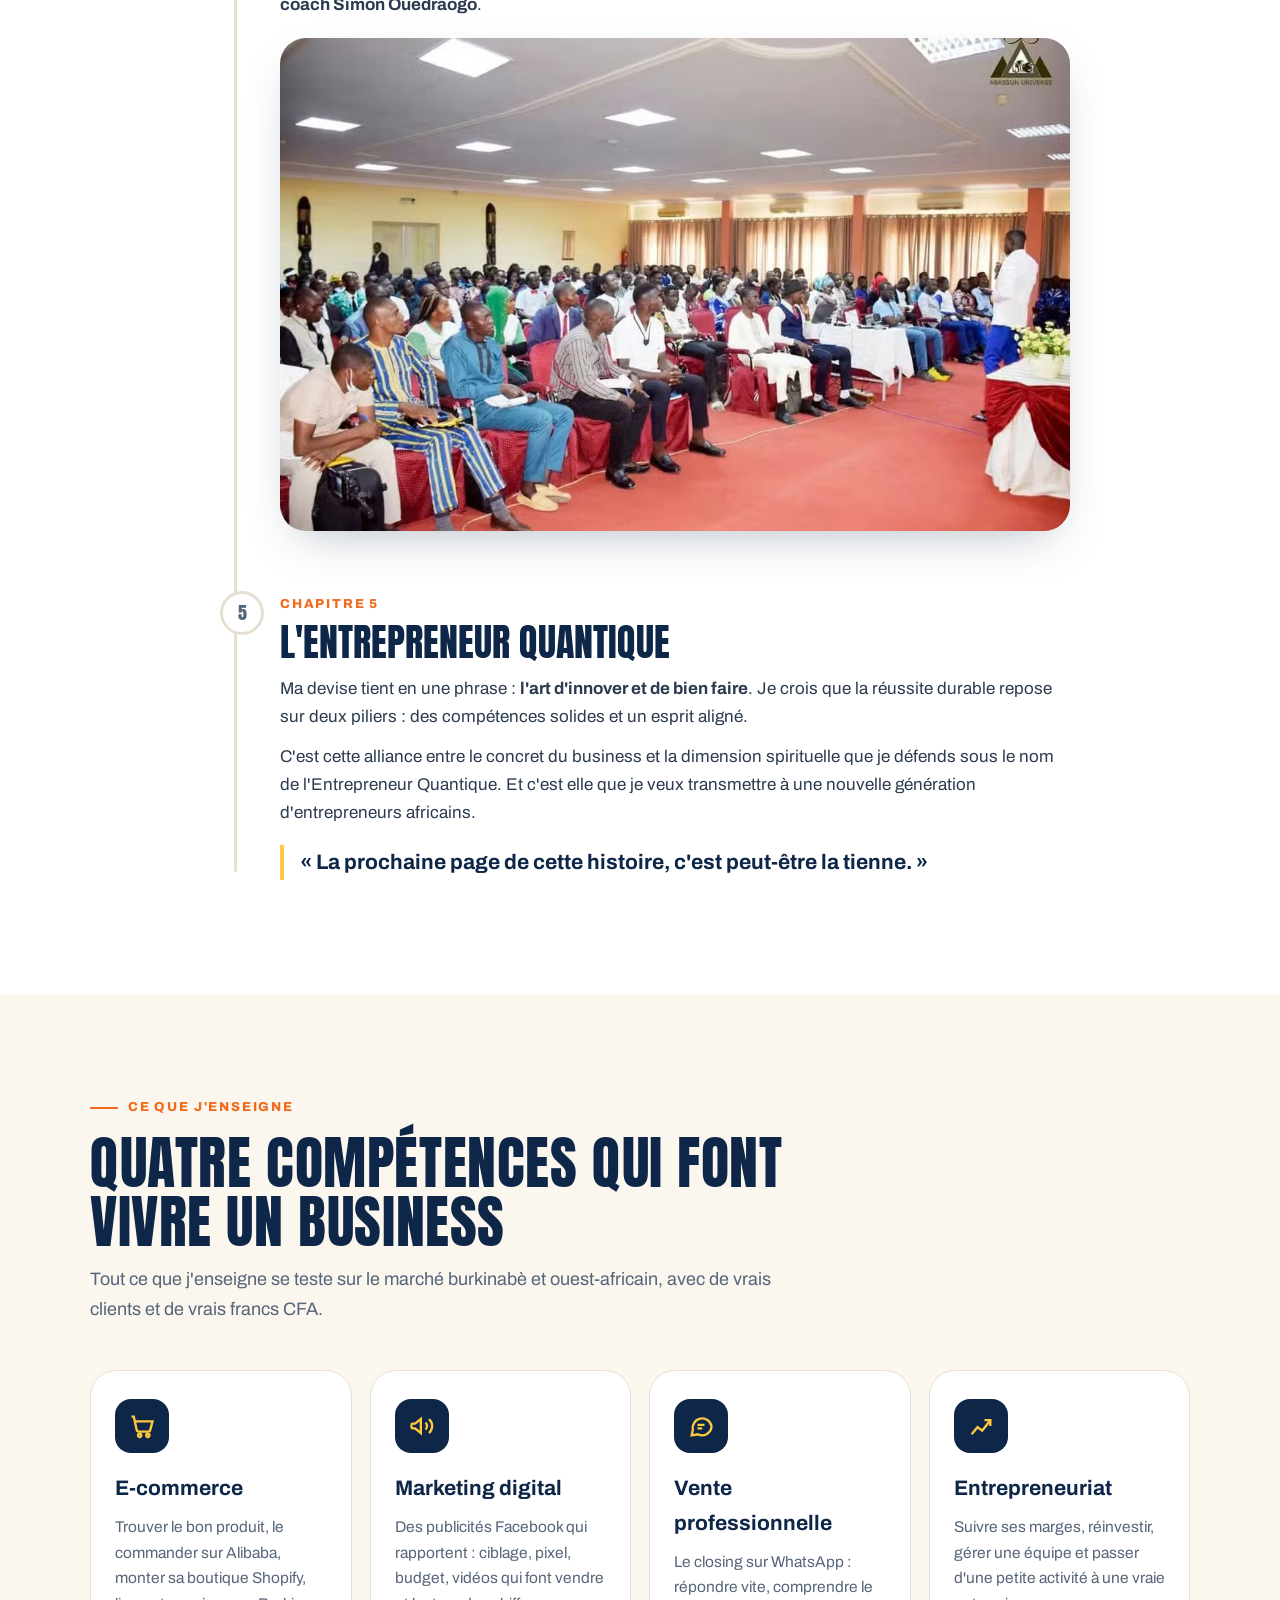
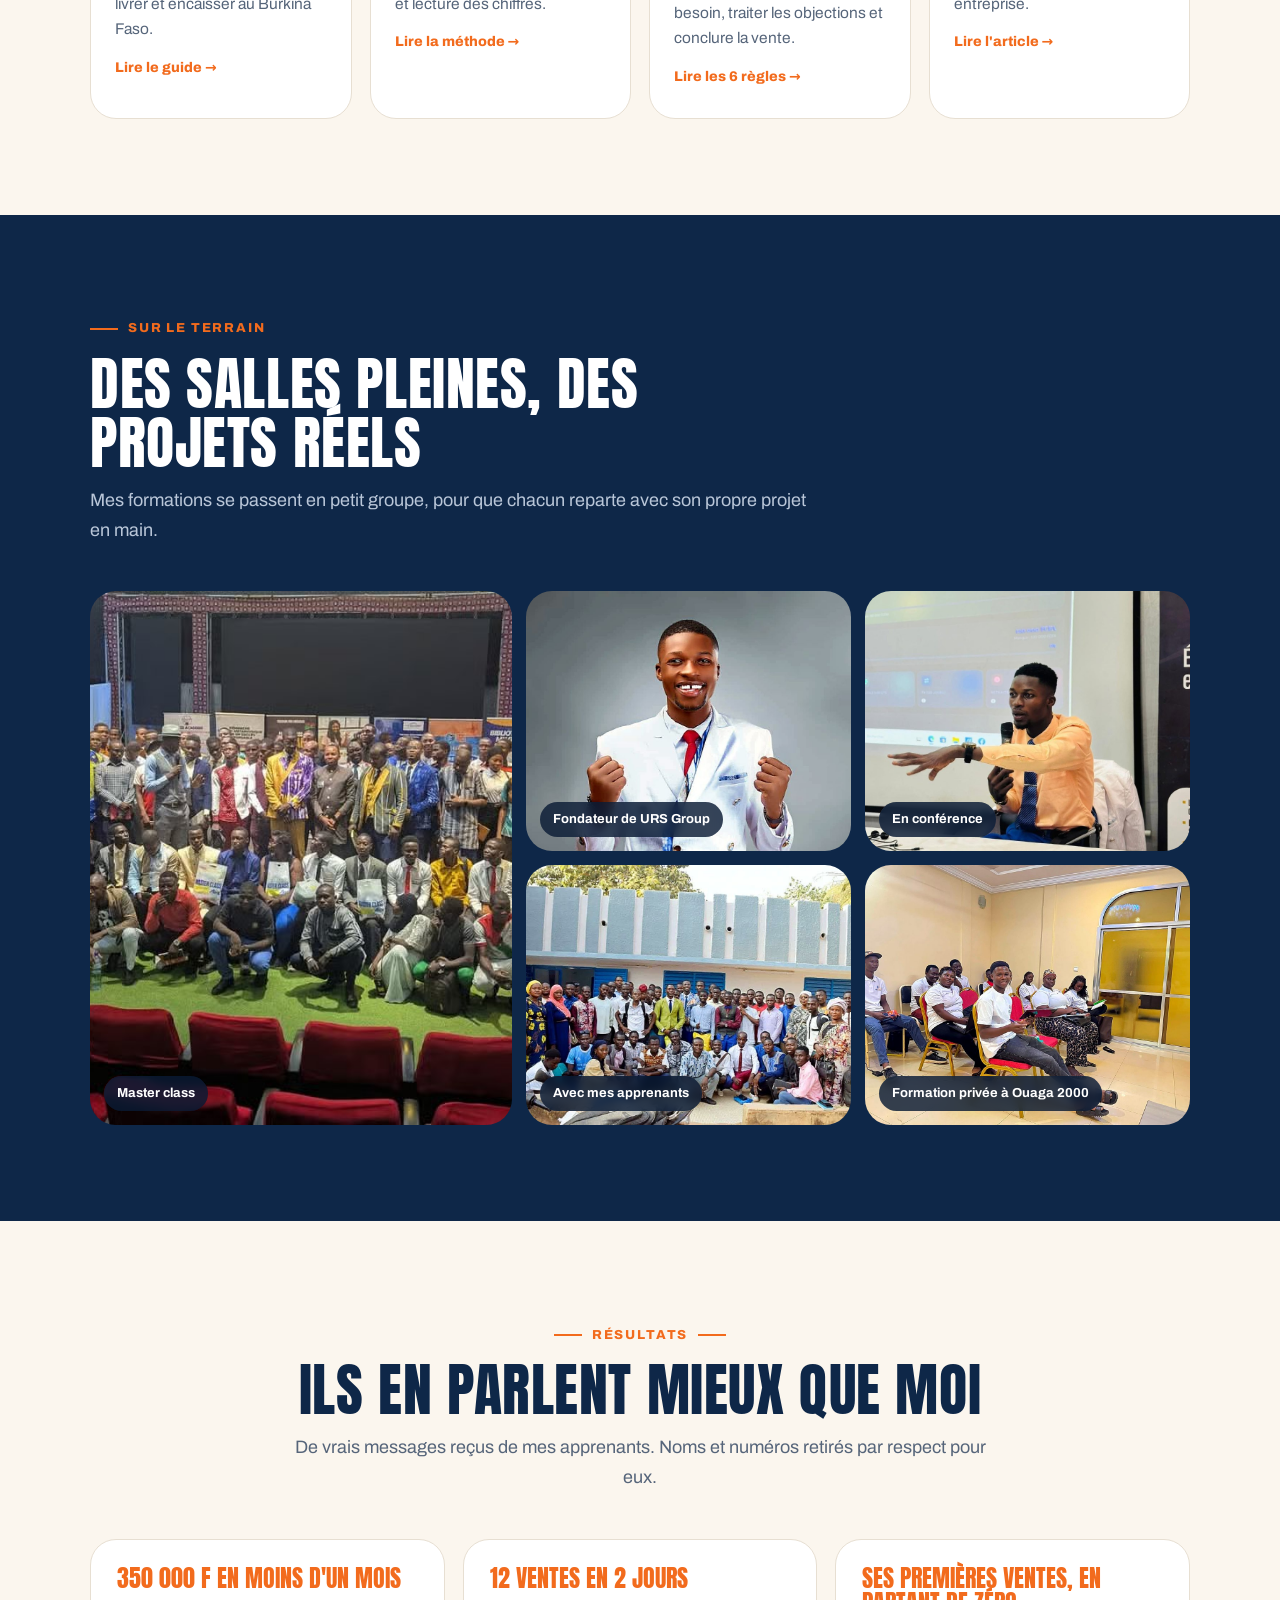
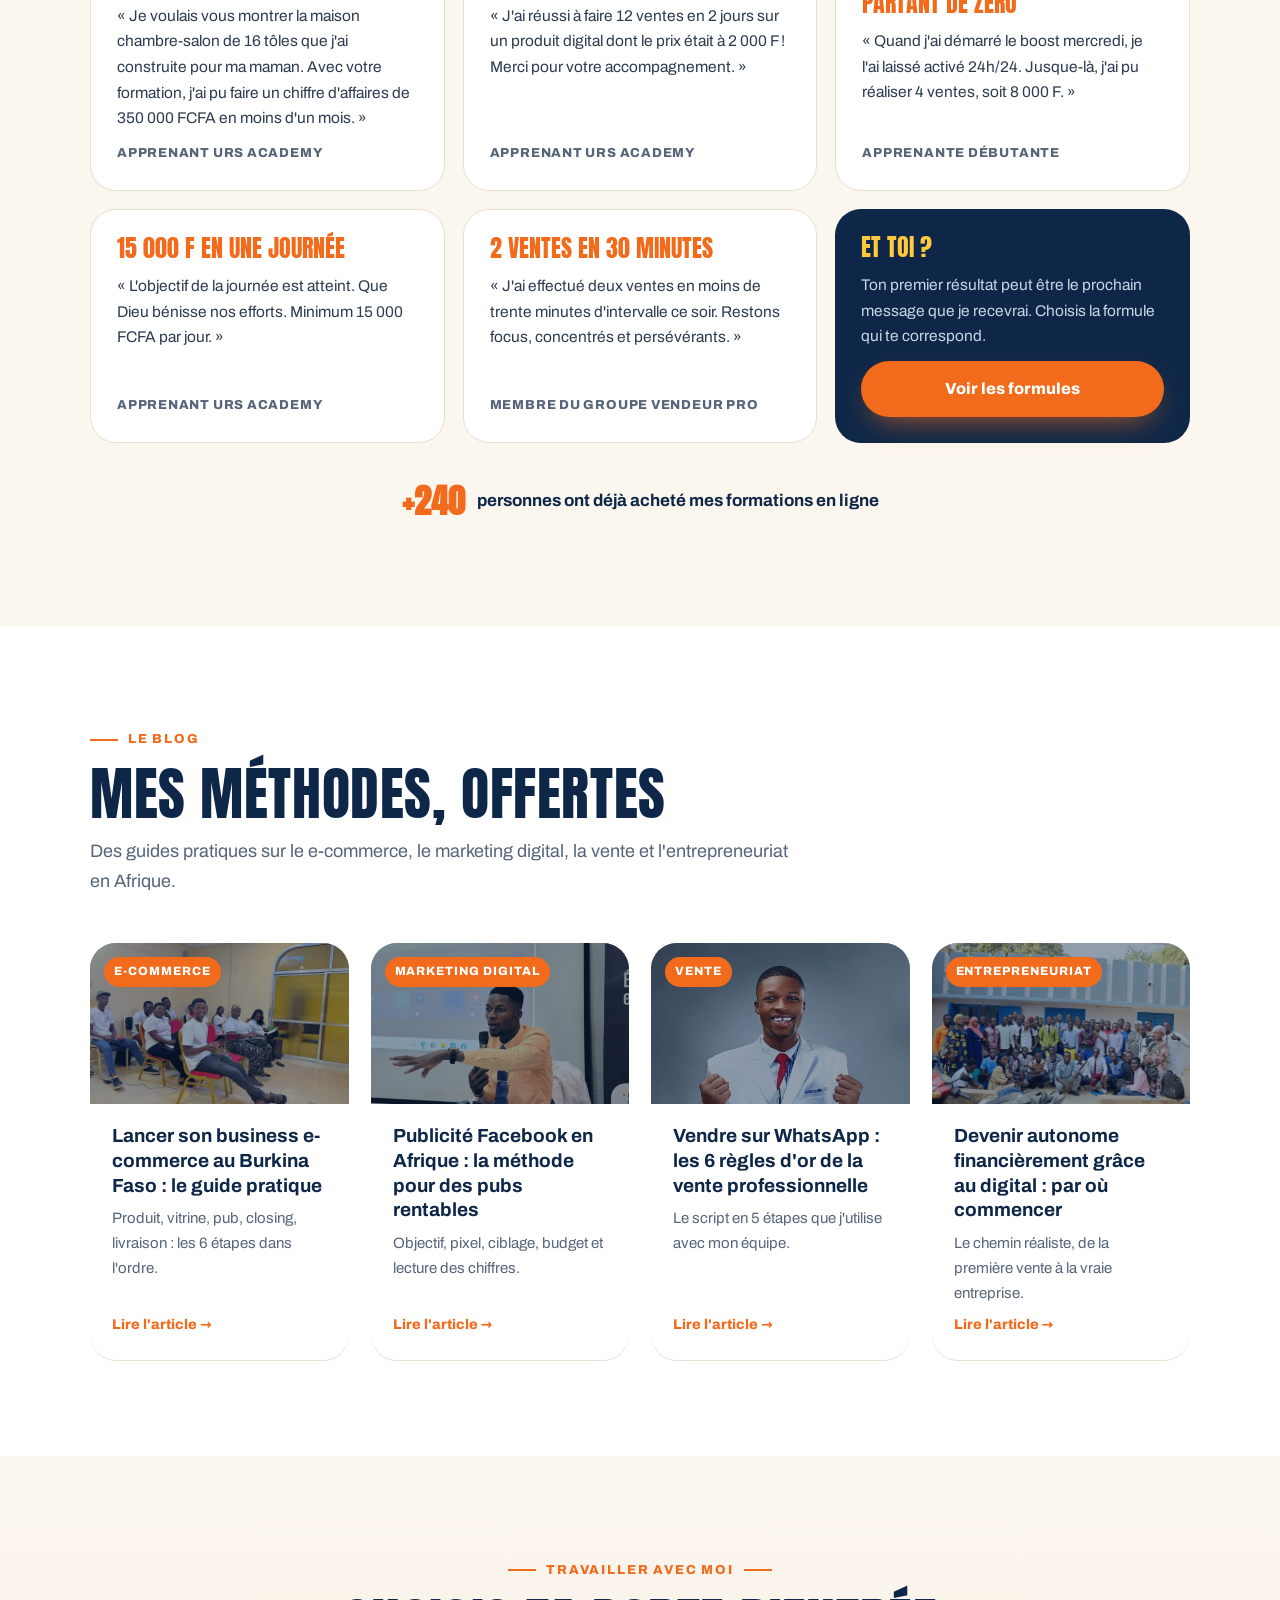
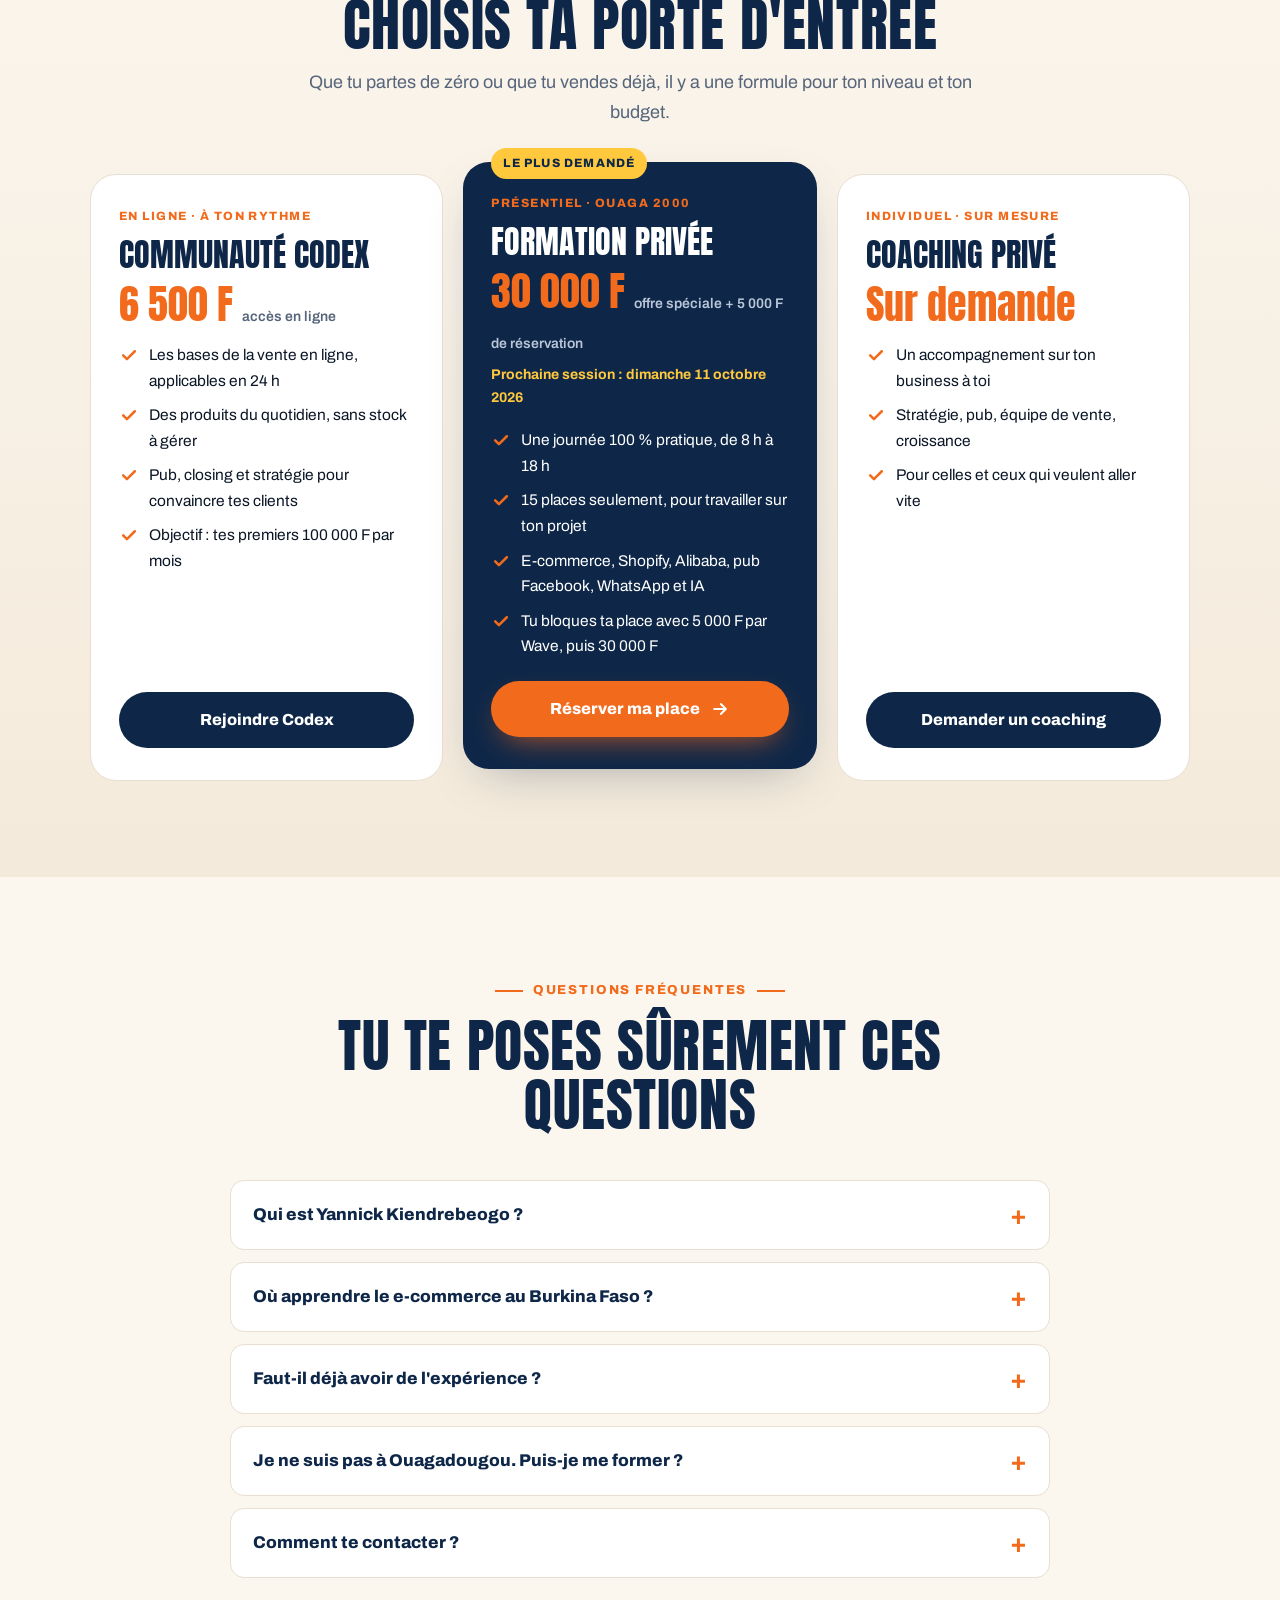
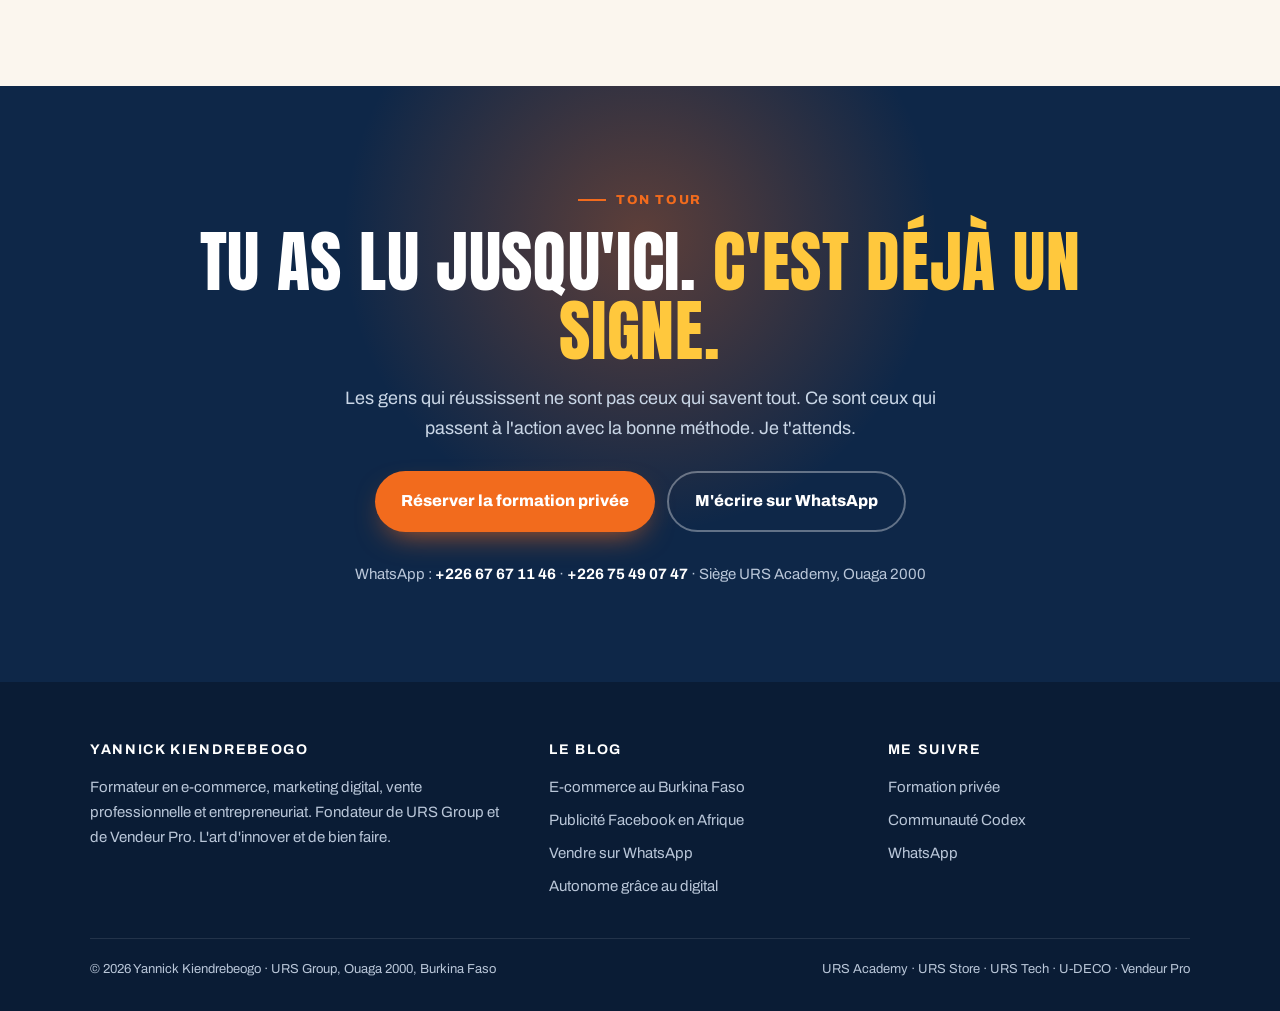
==== commit 36b61cf5: "Offre formation : 30 000 F + 5 000 F de reservation" ====
--- a/index.html
+++ b/index.html
@@ -477,13 +477,13 @@
         <span class="flag">Le plus demandé</span>
         <small>Présentiel · Ouaga 2000</small>
         <h3>Formation privée</h3>
-        <div class="price">30 000 F <span>offre spéciale, la journée complète</span></div>
+        <div class="price">30 000 F <span>offre spéciale + 5 000 F de réservation</span></div>
         <div class="when">Prochaine session : dimanche 11 octobre 2026</div>
         <ul>
           <li><svg><use href="#i-check"/></svg>Une journée 100 % pratique, de 8 h à 18 h</li>
           <li><svg><use href="#i-check"/></svg>15 places seulement, pour travailler sur ton projet</li>
           <li><svg><use href="#i-check"/></svg>E-commerce, Shopify, Alibaba, pub Facebook, WhatsApp et IA</li>
-          <li><svg><use href="#i-check"/></svg>Réservation possible avec 5 000 F par Wave</li>
+          <li><svg><use href="#i-check"/></svg>Tu bloques ta place avec 5 000 F par Wave, puis 30 000 F</li>
         </ul>
         <a class="btn btn-primary" href="https://vendeurpro01.github.io/FORMATION-PRIV-E-URS/" target="_blank" rel="noopener">Réserver ma place <svg><use href="#i-arrow"/></svg></a>
       </div>
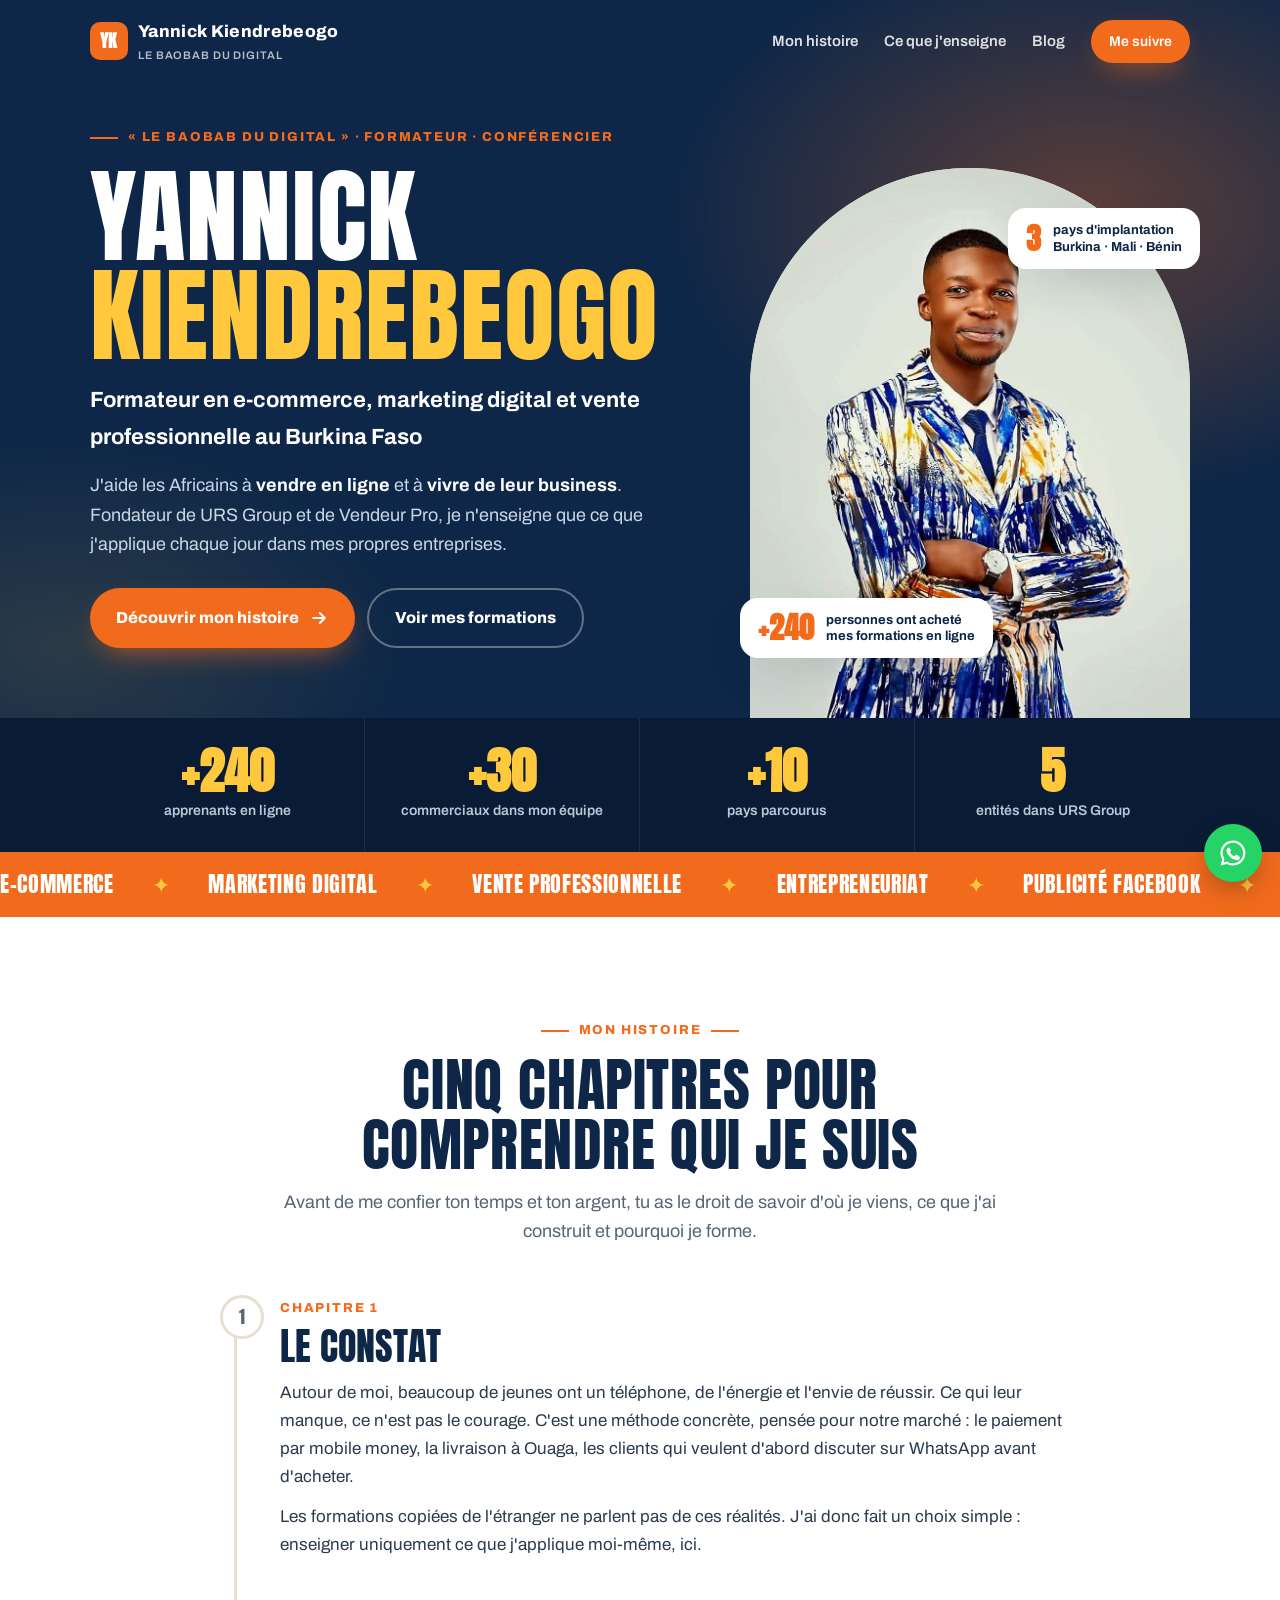
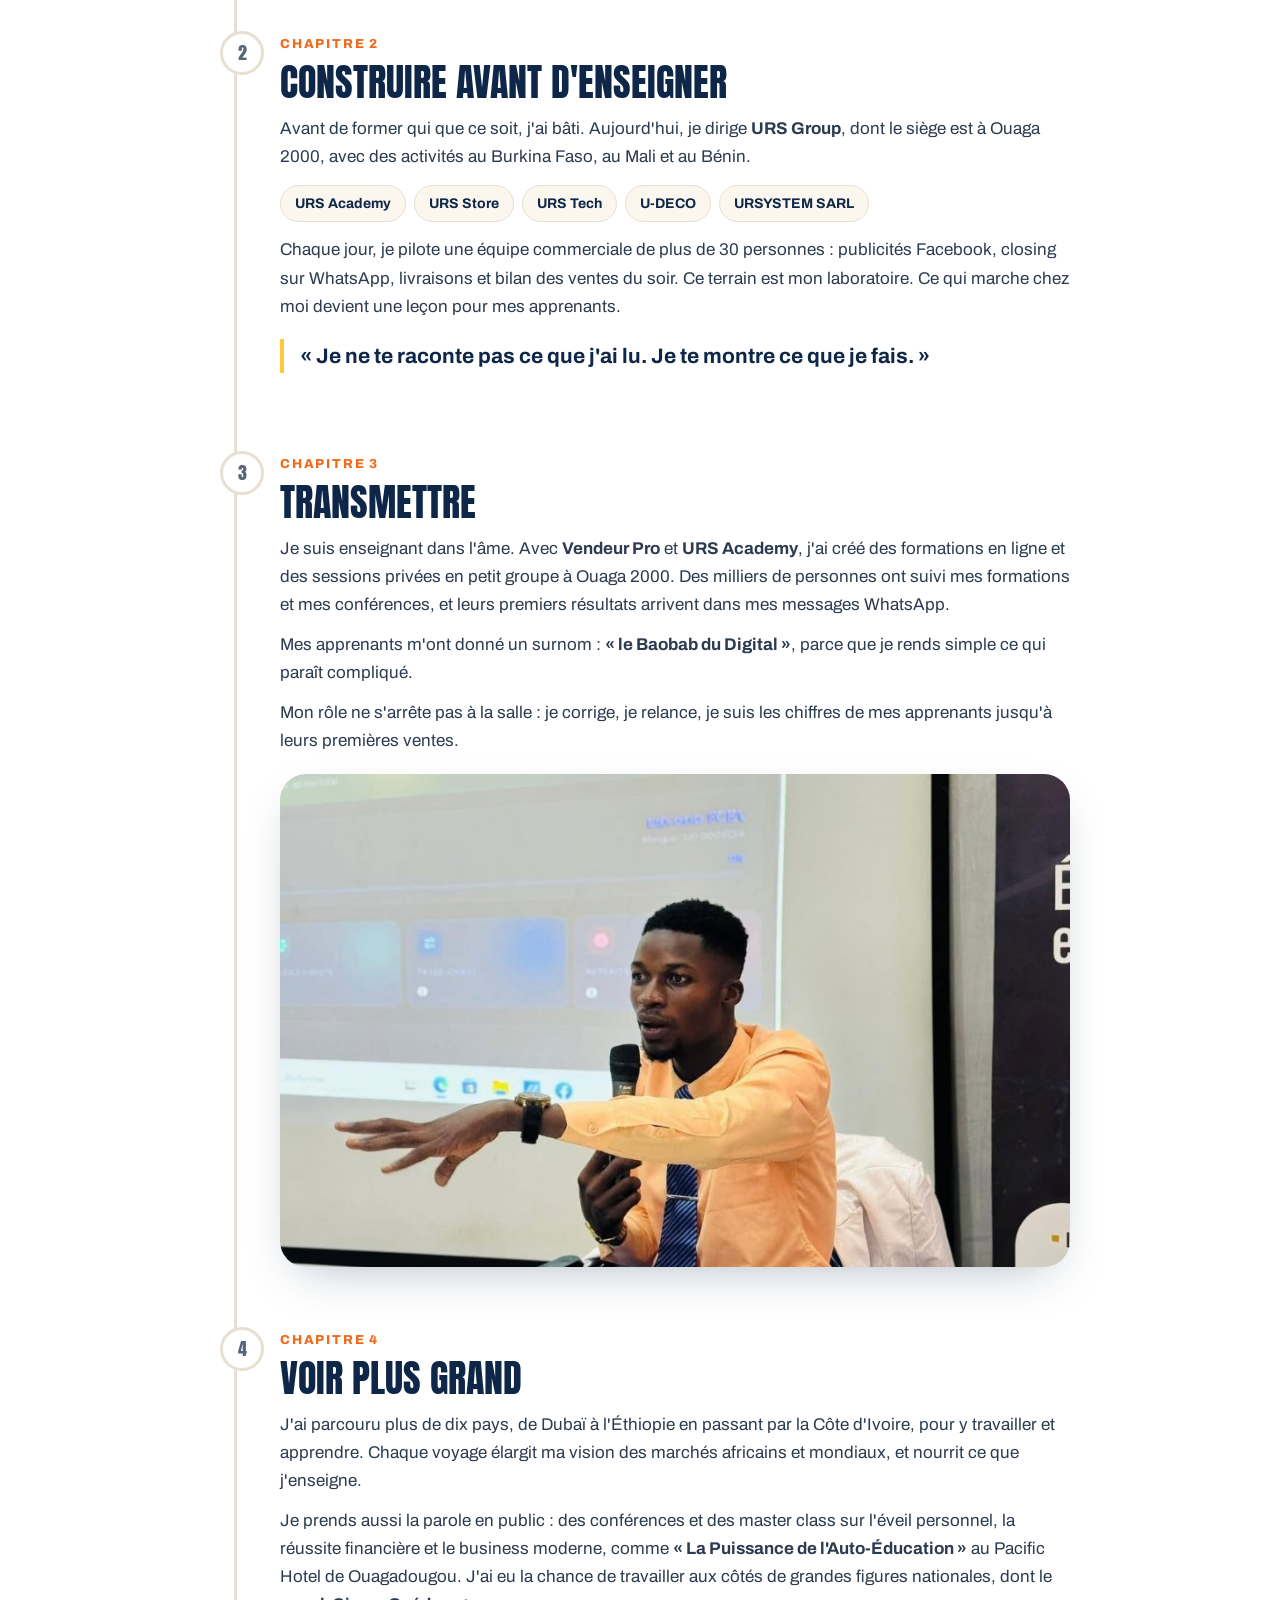
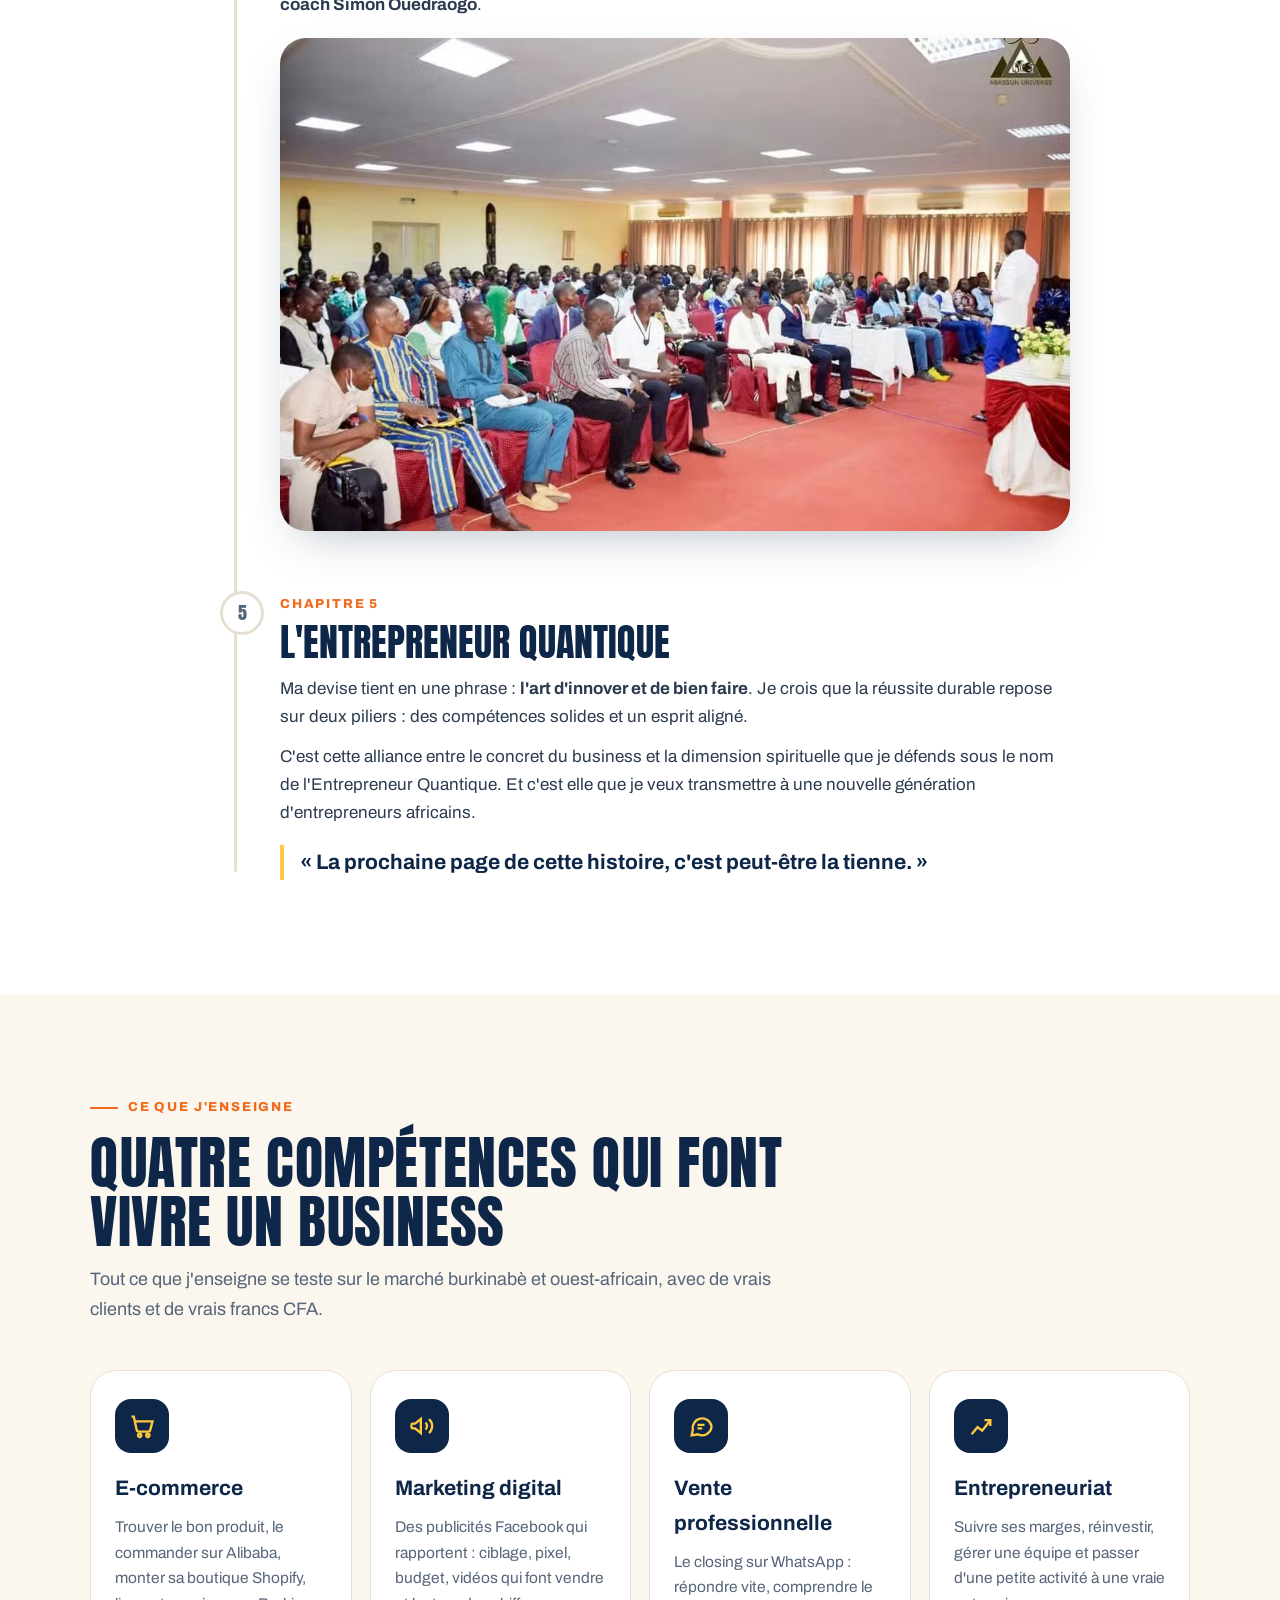
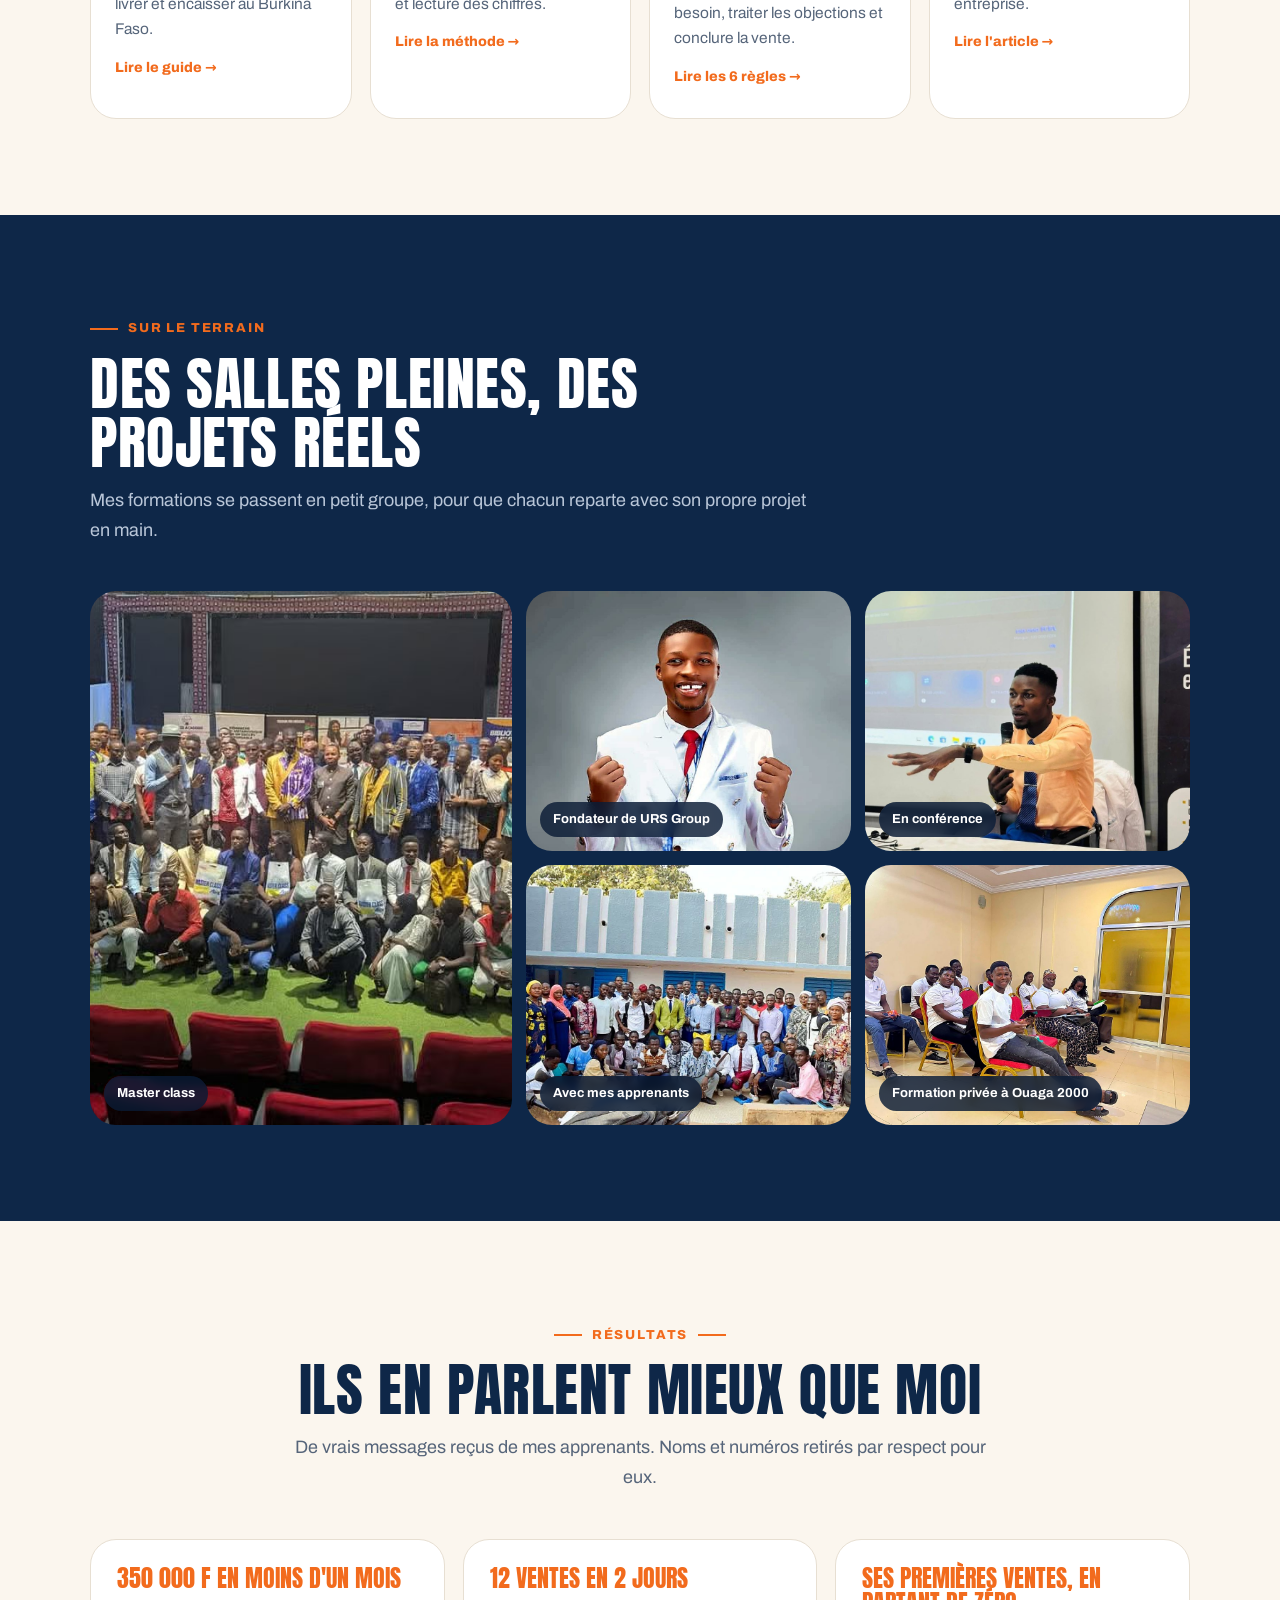
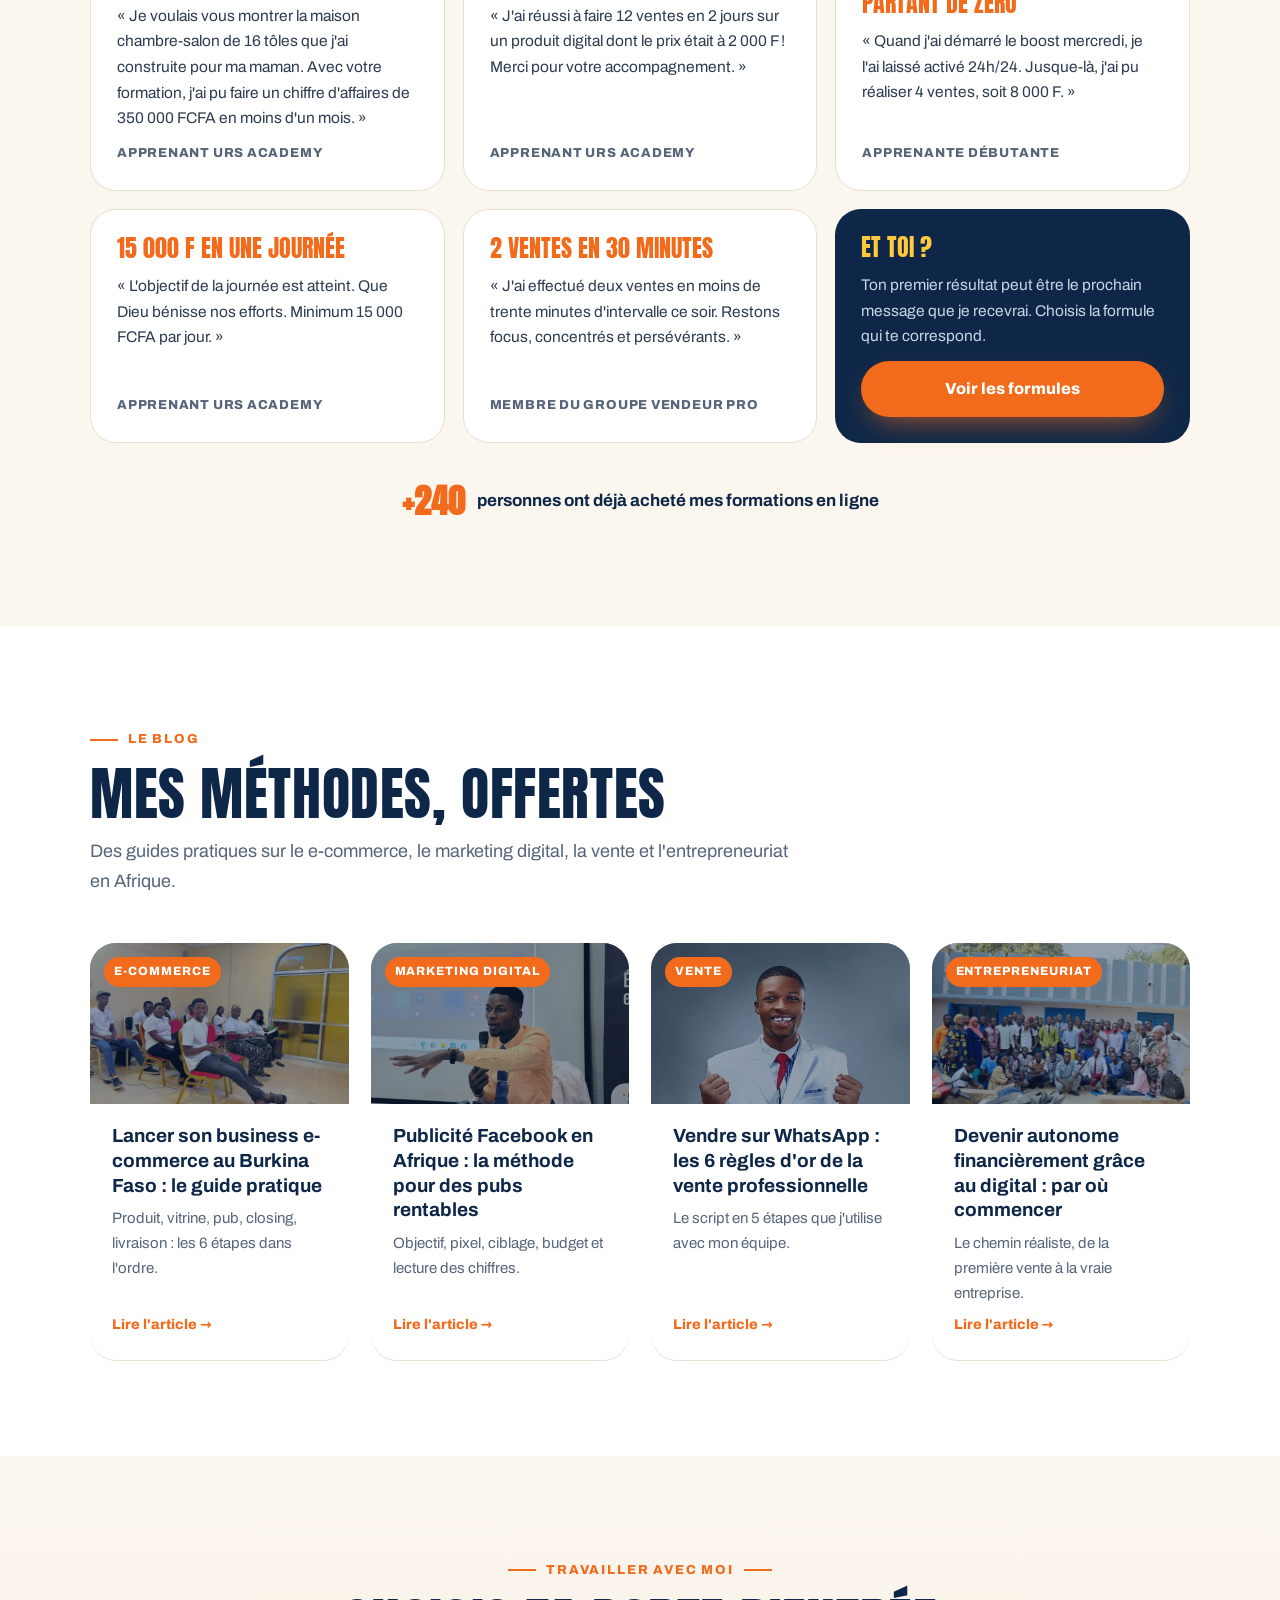
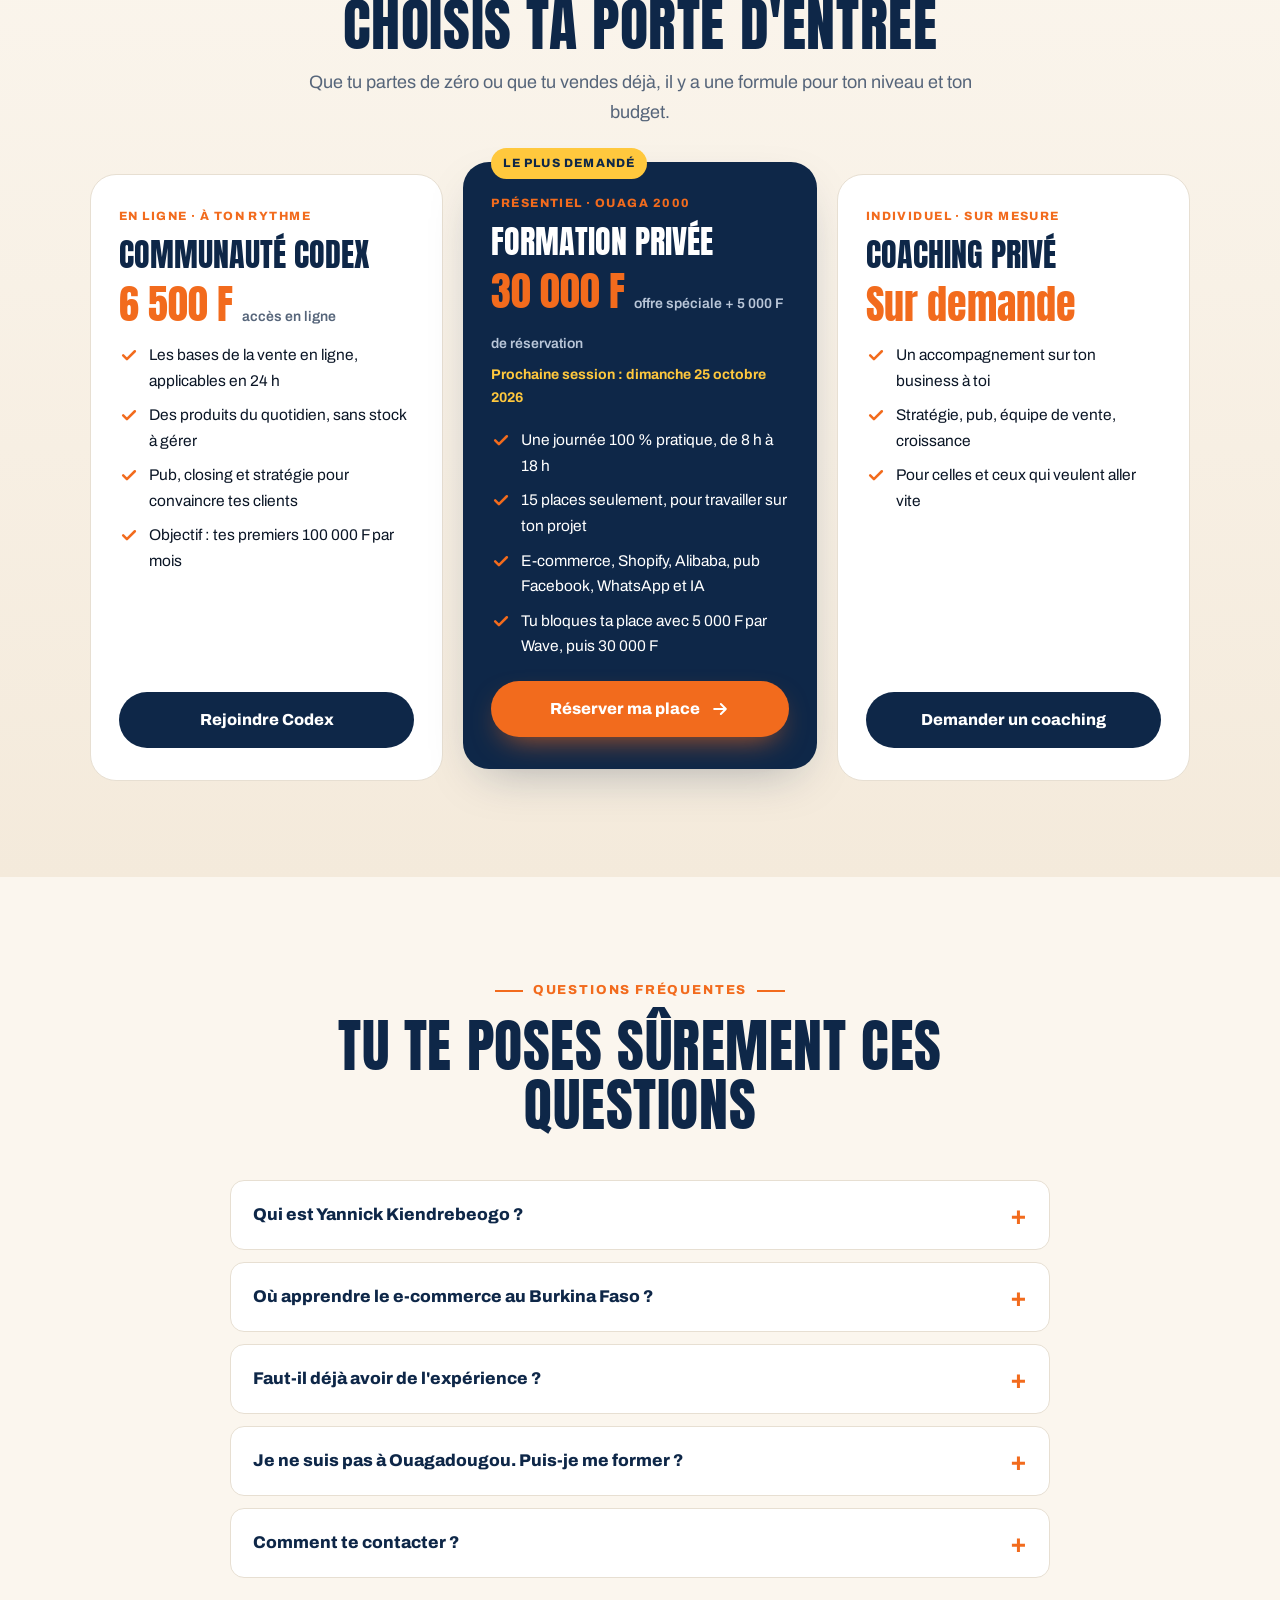
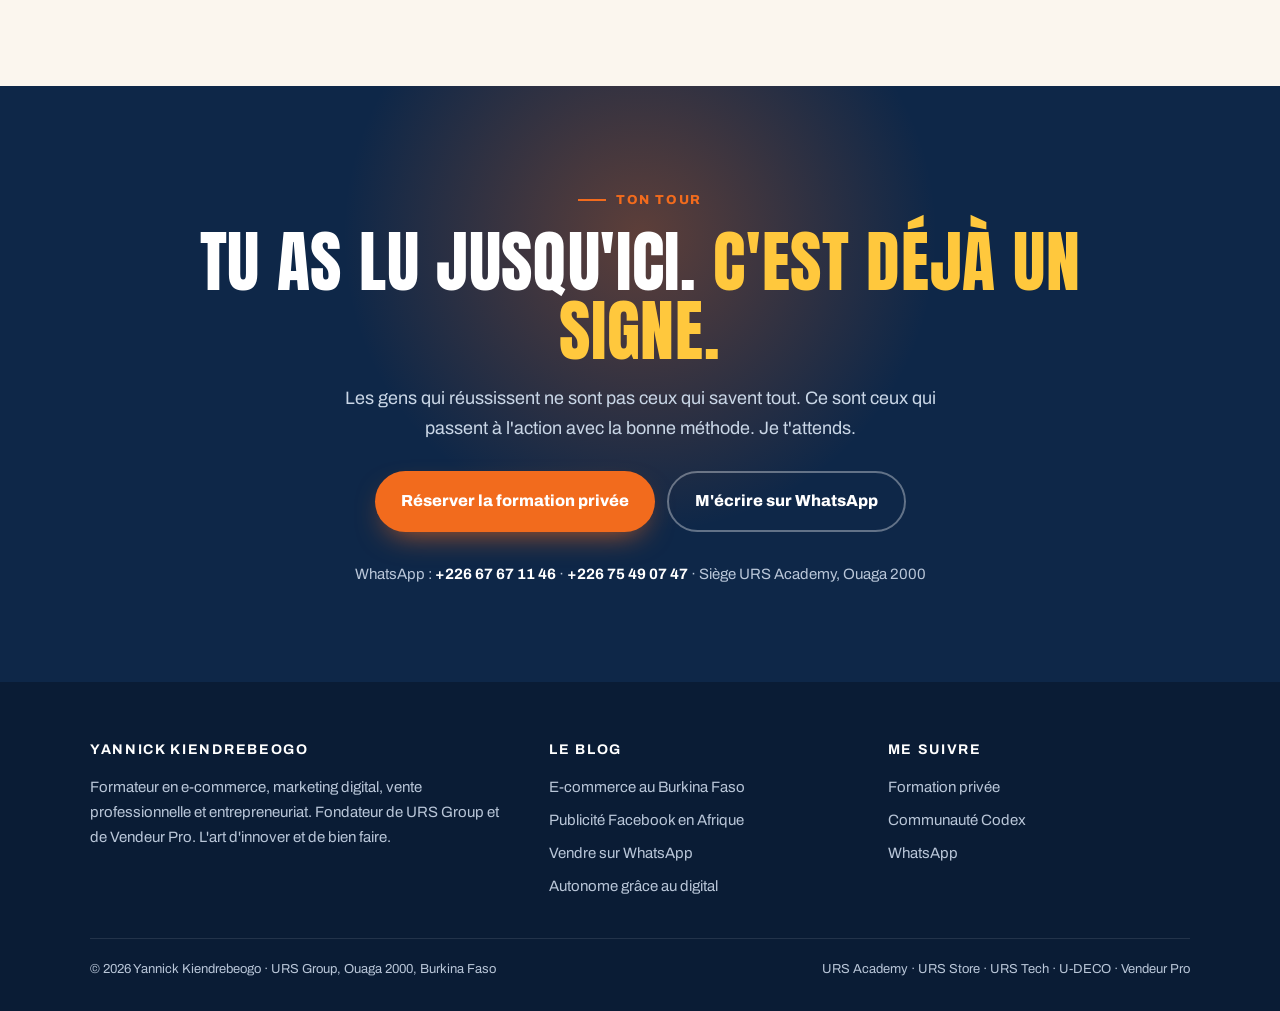
==== commit cd1bc4a9: "Prochaine session : dimanche 25 octobre 2026" ====
--- a/index.html
+++ b/index.html
@@ -478,7 +478,7 @@
         <small>Présentiel · Ouaga 2000</small>
         <h3>Formation privée</h3>
         <div class="price">30 000 F <span>offre spéciale + 5 000 F de réservation</span></div>
-        <div class="when">Prochaine session : dimanche 11 octobre 2026</div>
+        <div class="when">Prochaine session : dimanche 25 octobre 2026</div>
         <ul>
           <li><svg><use href="#i-check"/></svg>Une journée 100 % pratique, de 8 h à 18 h</li>
           <li><svg><use href="#i-check"/></svg>15 places seulement, pour travailler sur ton projet</li>
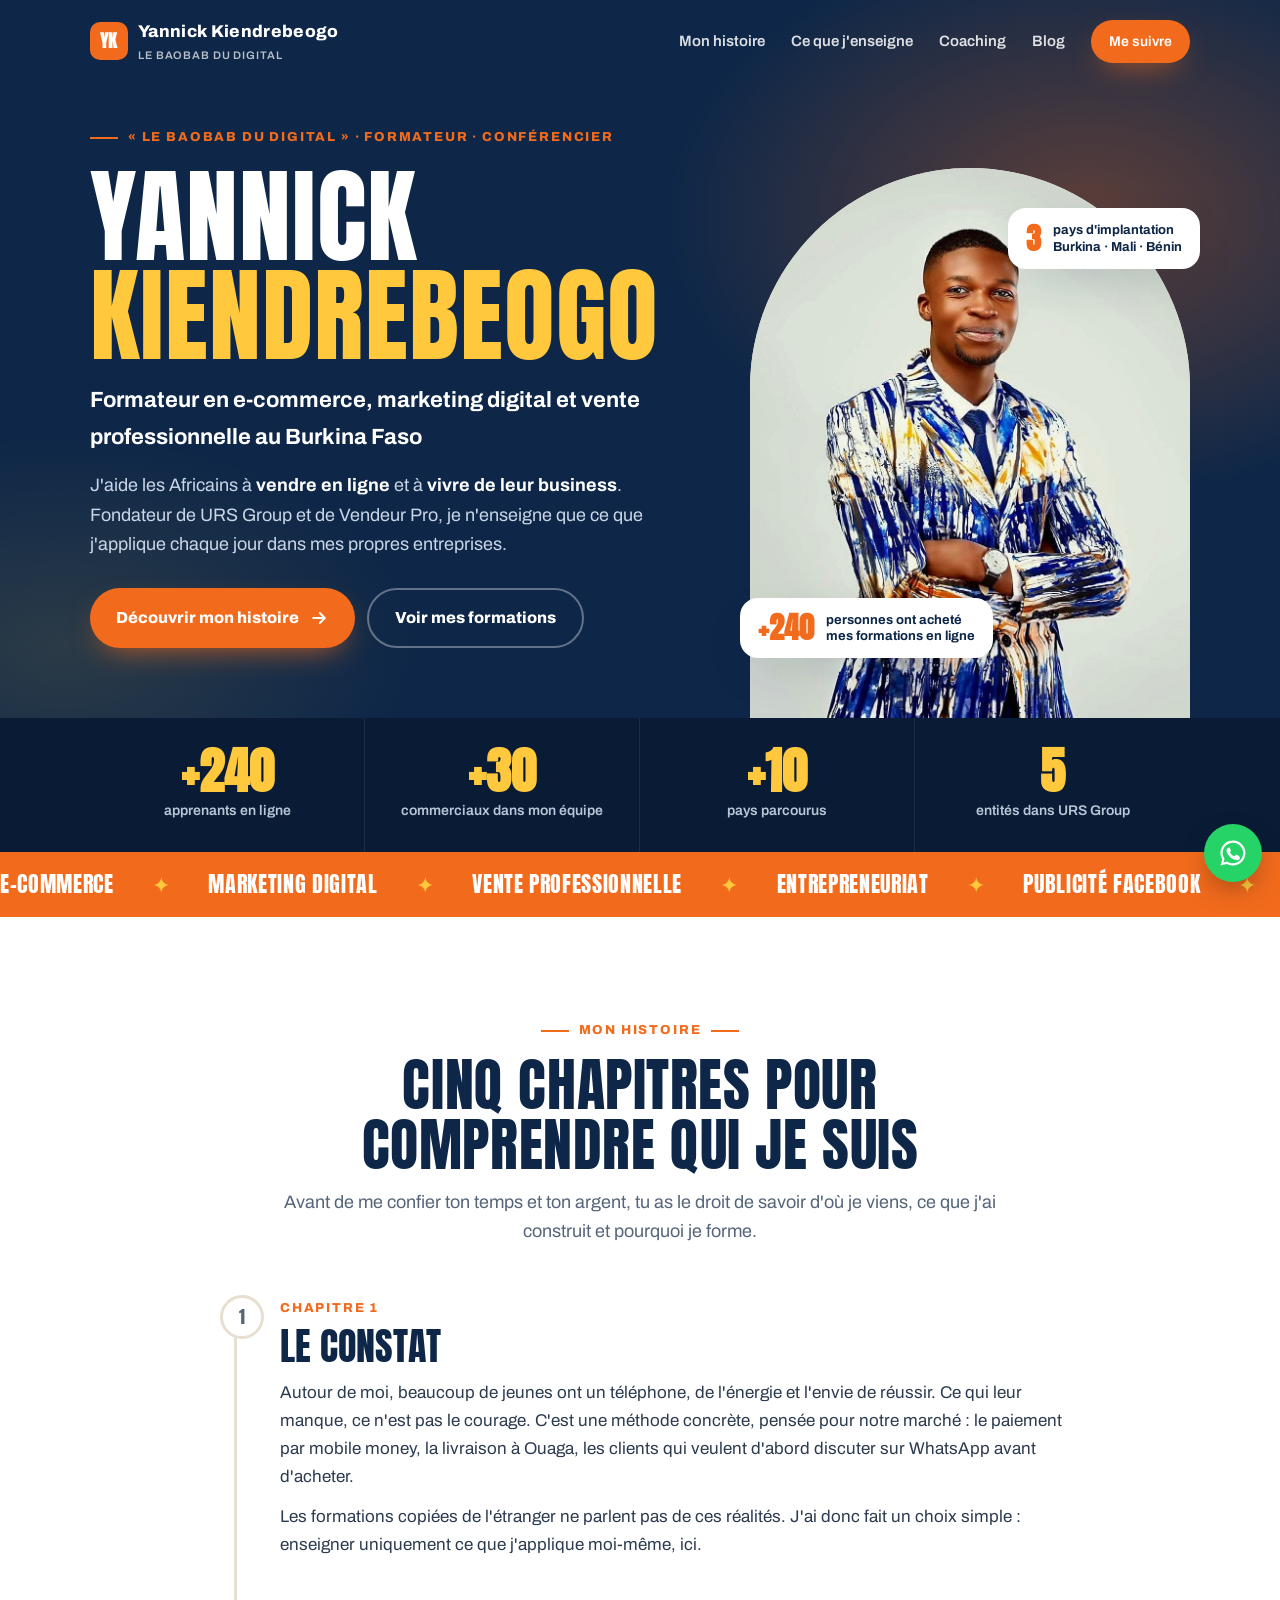
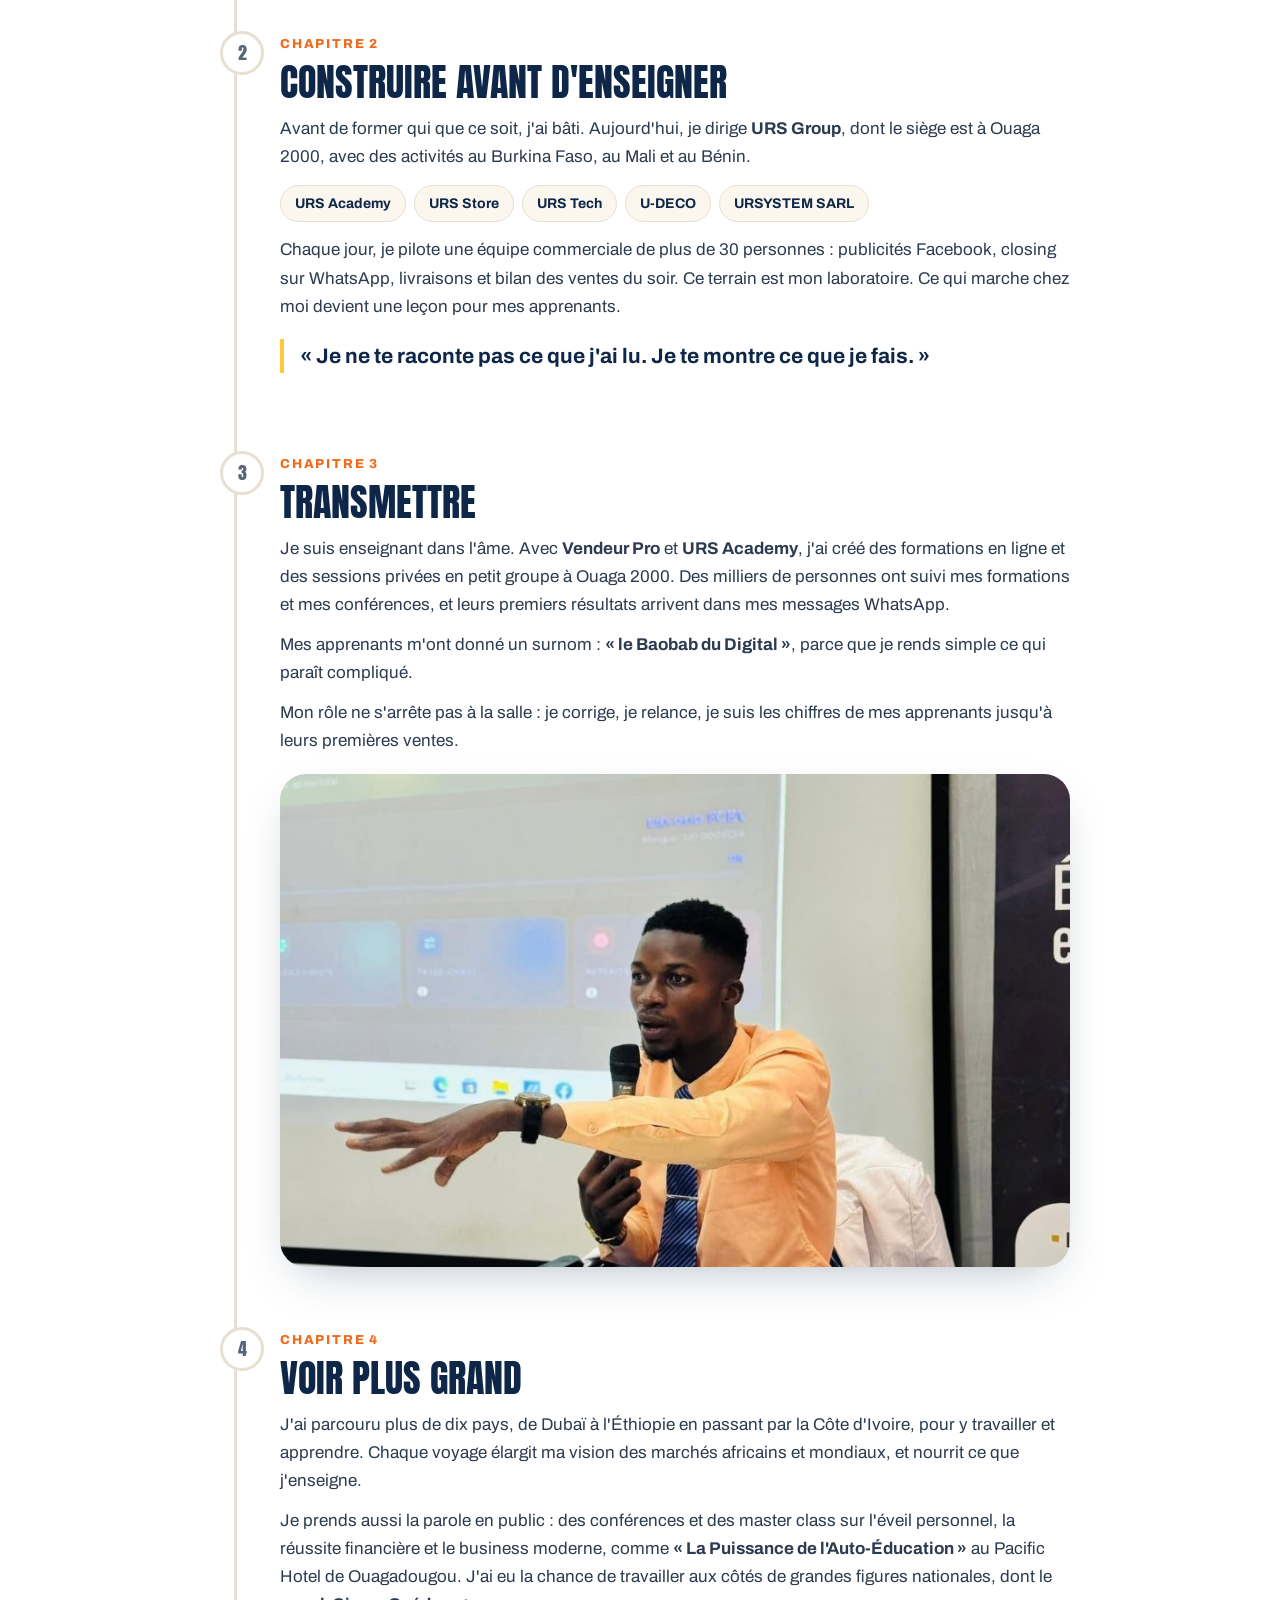
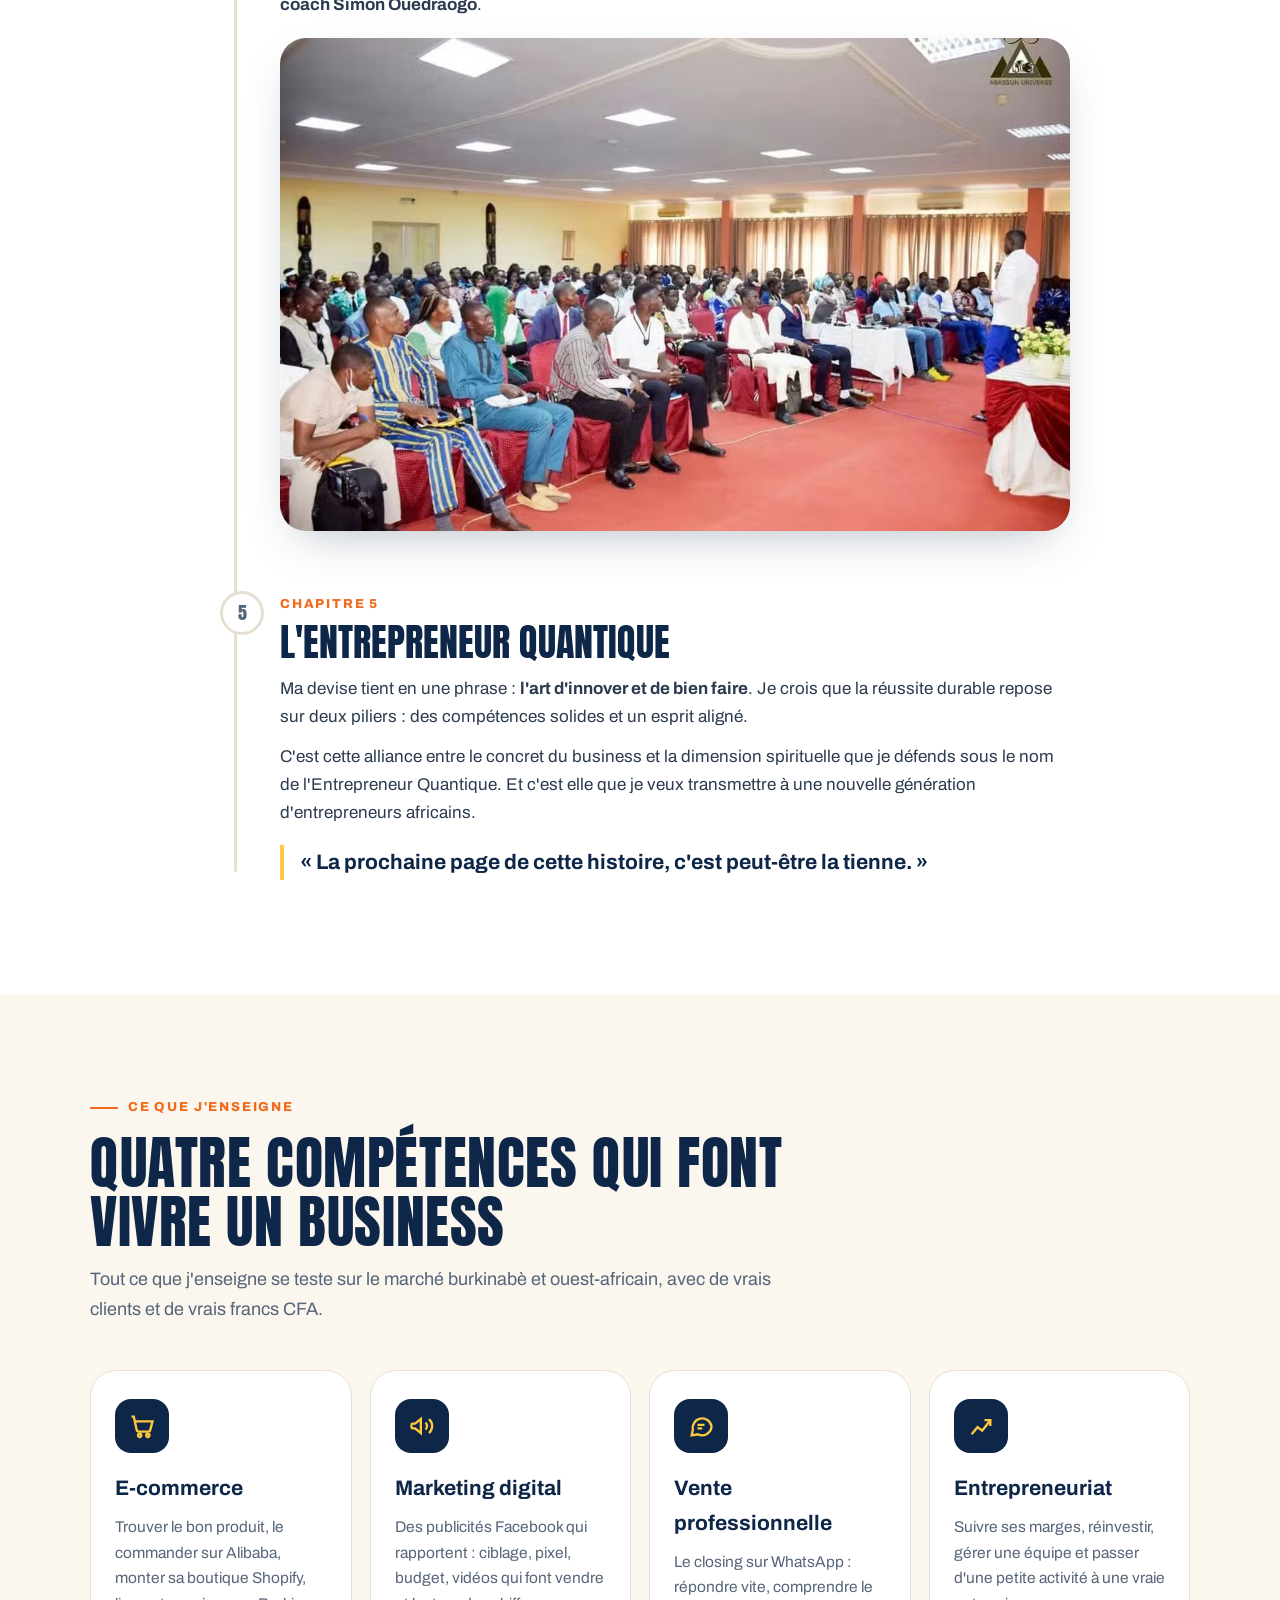
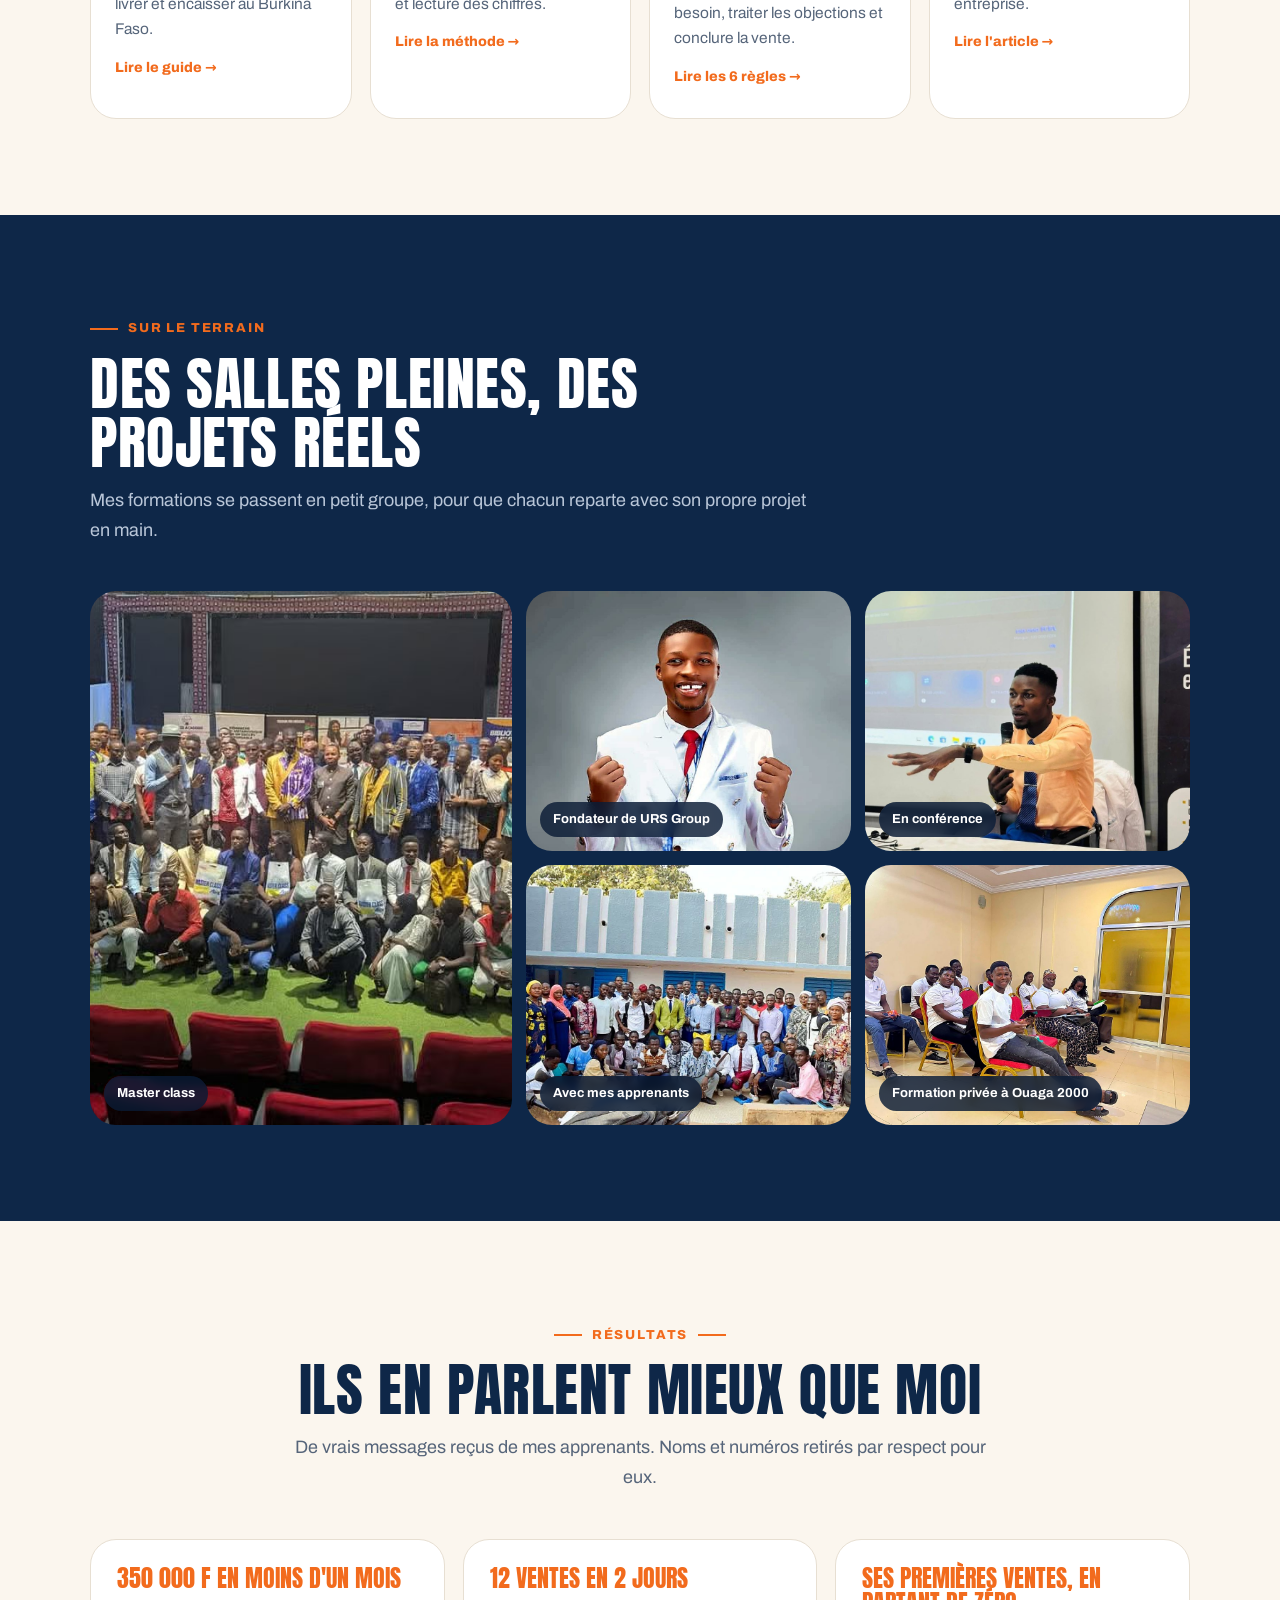
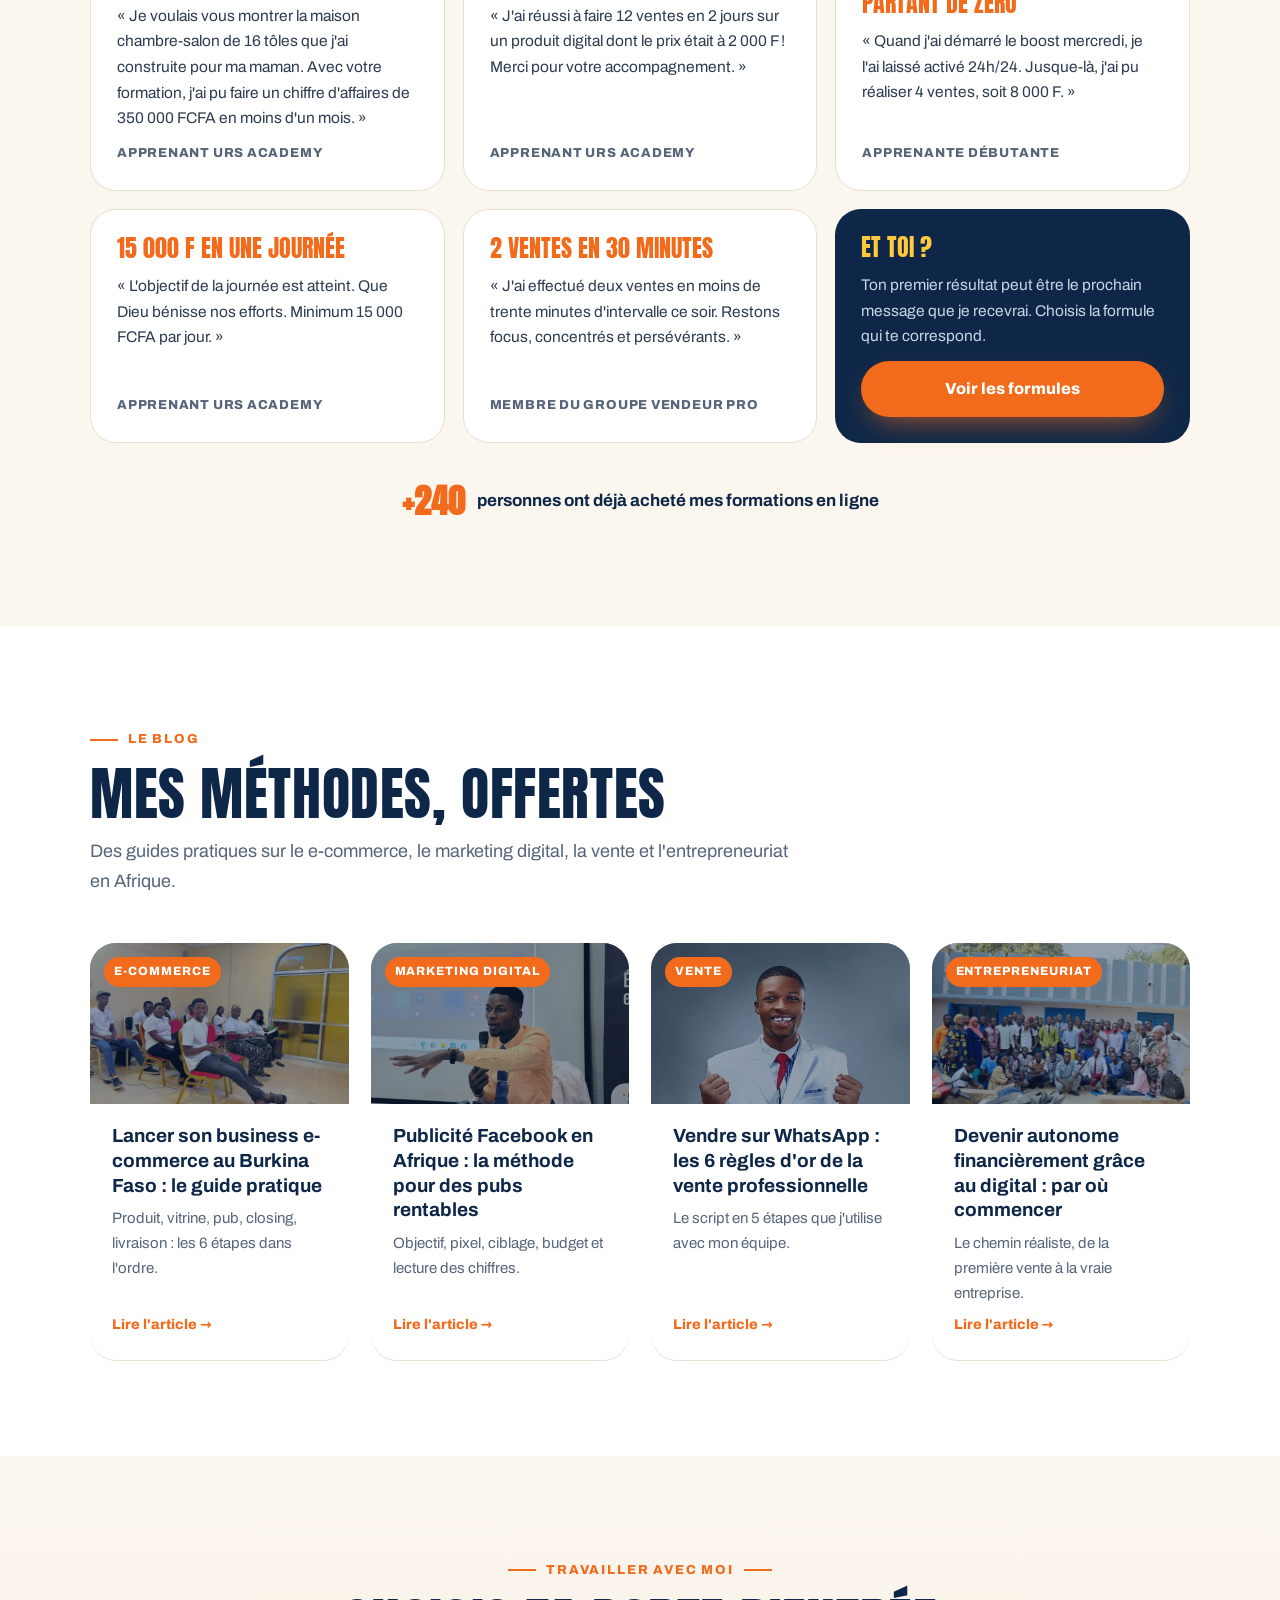
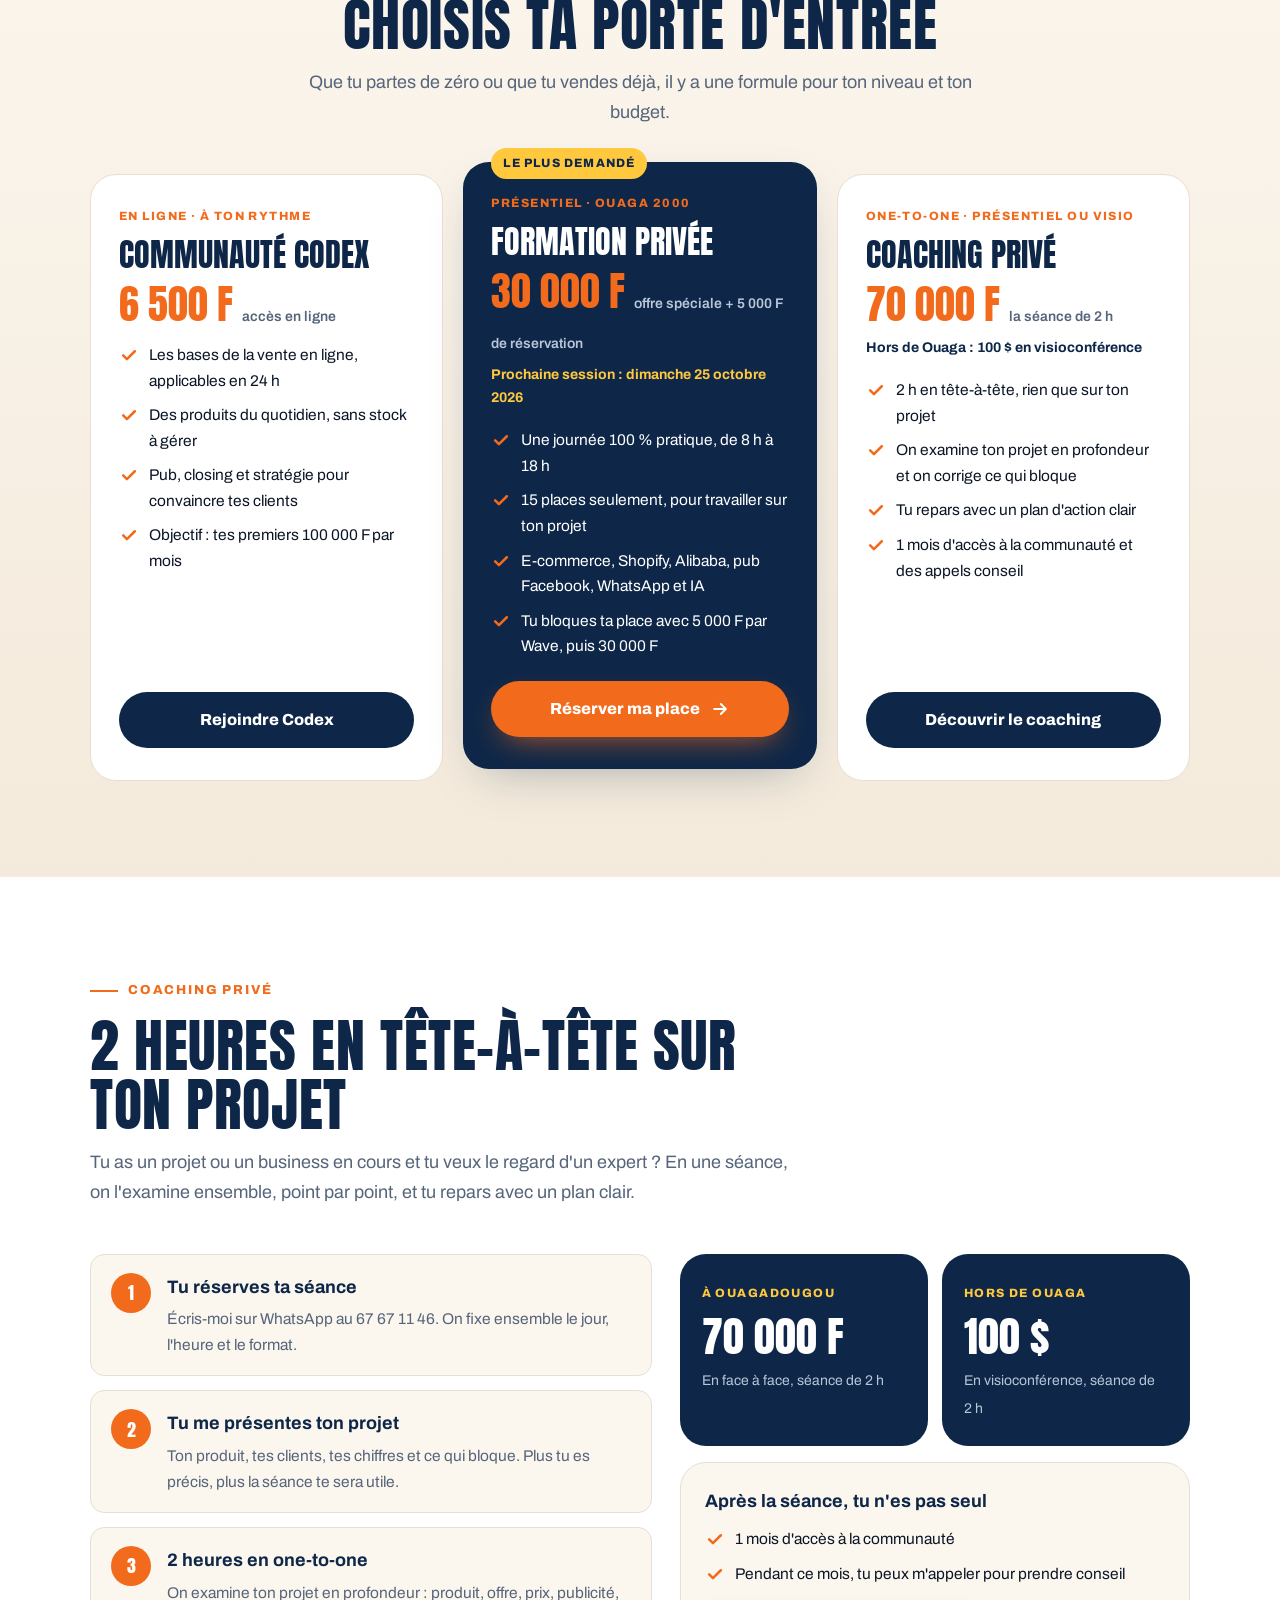
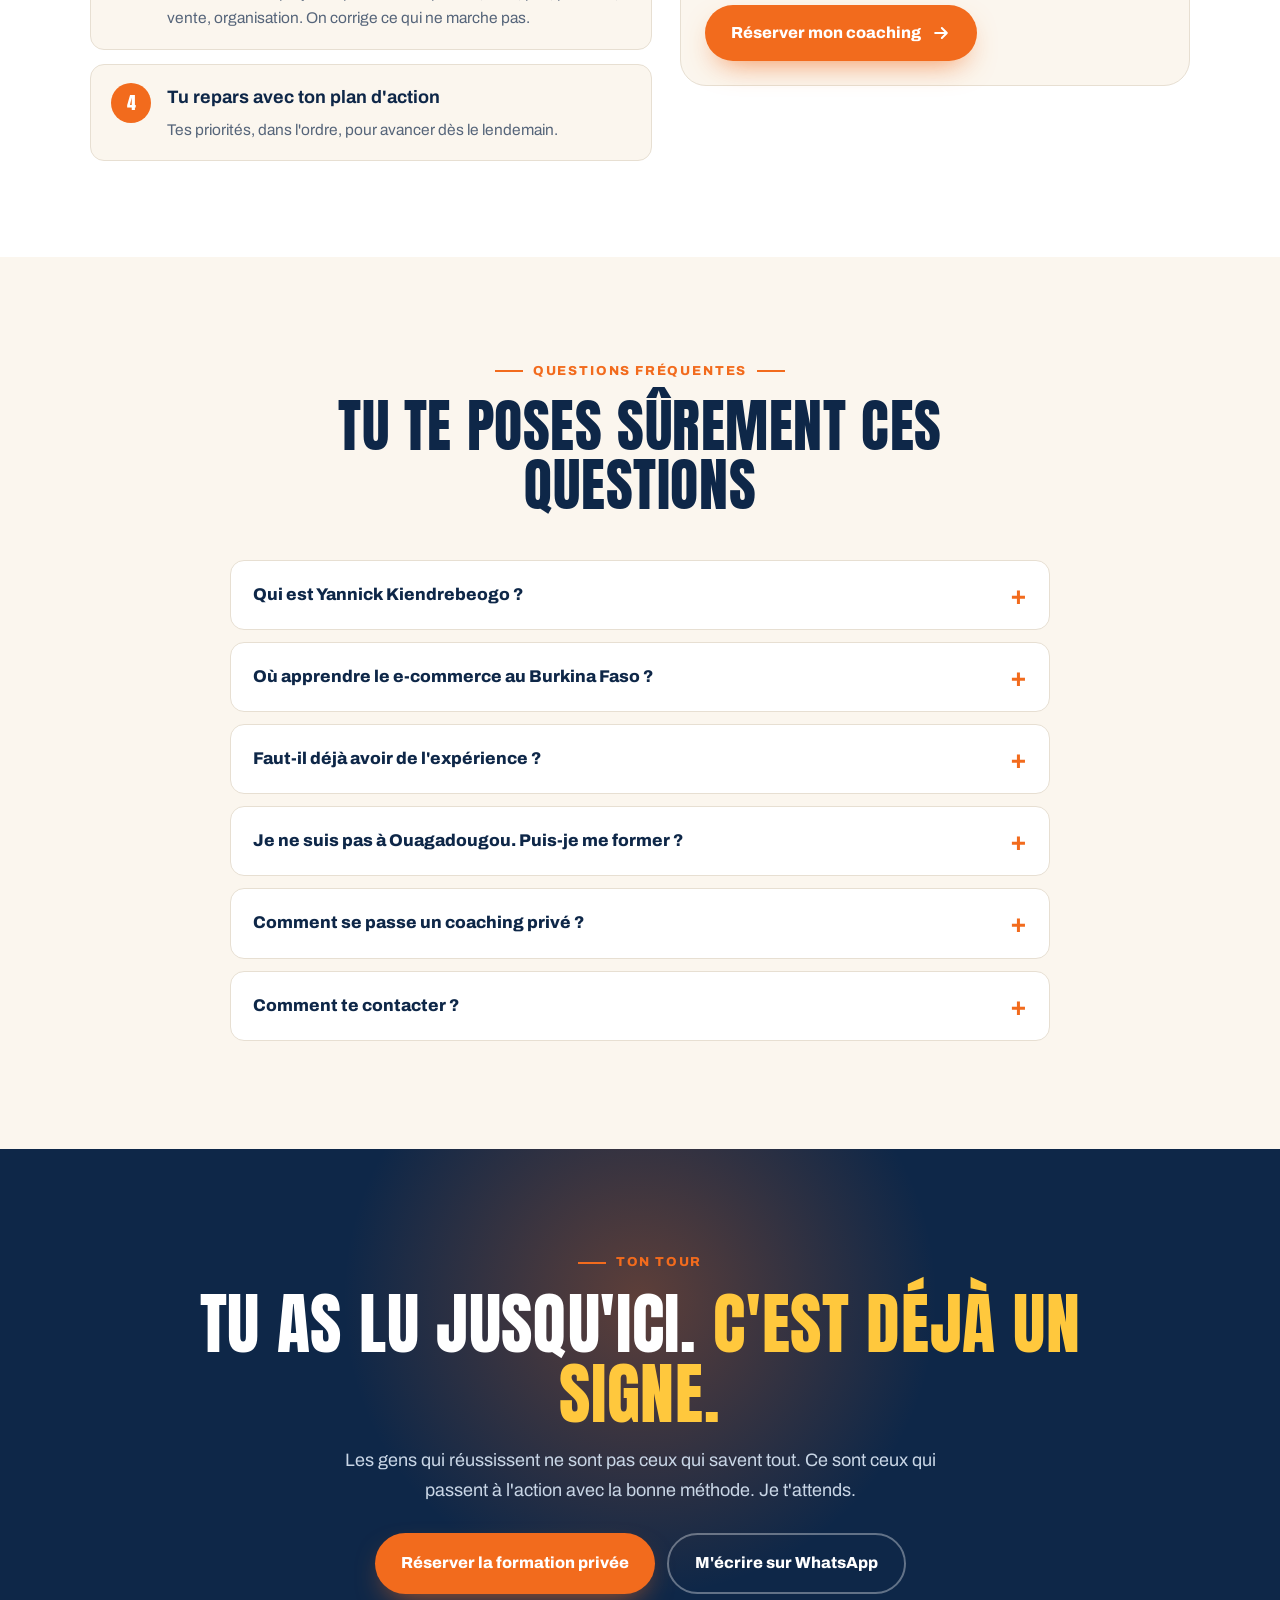
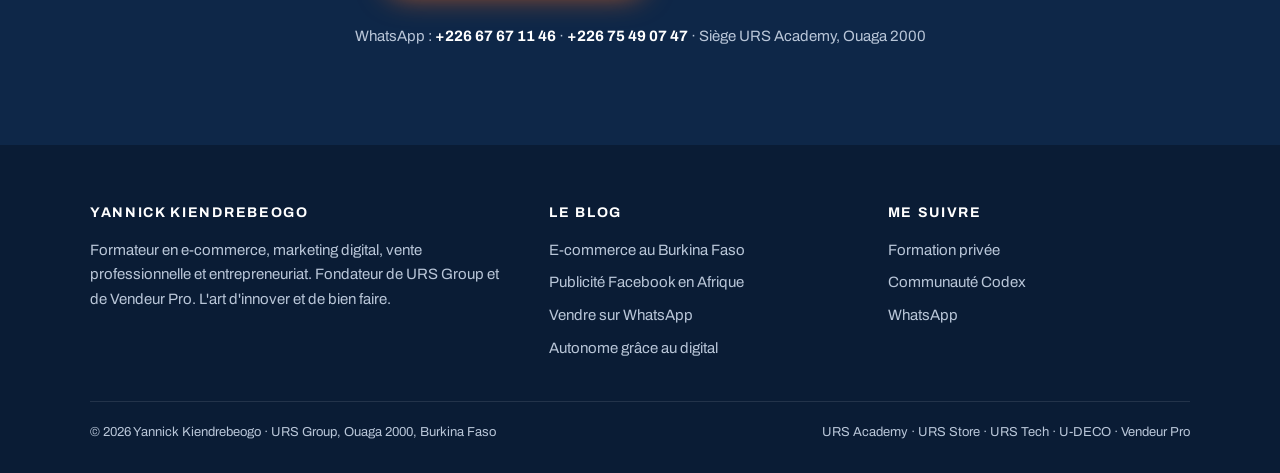
==== commit 9d3c179a: "Coaching prive : 2 h one-to-one, 70 000 F a Ouaga ou 100 $ en visio" ====
--- a/index.html
+++ b/index.html
@@ -217,6 +217,28 @@
   .offer .when{font-size:14px;font-weight:700;color:var(--gold)}
   @media (max-width:900px){.offers{grid-template-columns:1fr}.offer.star{transform:none}}
 
+  /* Coaching */
+  .coach{background:var(--paper)}
+  .coach-grid{display:grid;grid-template-columns:1.1fr 1fr;gap:28px;align-items:start}
+  .coach-steps{list-style:none;display:grid;gap:14px}
+  .coach-steps li{display:flex;gap:16px;align-items:flex-start;background:var(--cream);border:1px solid var(--line);border-radius:var(--r);padding:18px 20px}
+  .coach-steps .n{flex:none;width:40px;height:40px;border-radius:50%;background:var(--orange);color:#fff;display:grid;place-items:center;font-family:'Anton';font-size:18px}
+  .coach-steps h3{font-size:18px;color:var(--navy);margin-bottom:4px}
+  .coach-steps p{font-size:15.5px;color:var(--muted)}
+  .coach-side{display:grid;gap:16px}
+  .formats{display:grid;grid-template-columns:1fr 1fr;gap:14px}
+  .fmt{background:var(--navy);color:#fff;border-radius:var(--r-lg);padding:24px 22px}
+  .fmt small{font-weight:800;letter-spacing:.12em;text-transform:uppercase;font-size:12px;color:var(--gold)}
+  .fmt b{display:block;font-family:'Anton';font-weight:400;font-size:42px;line-height:1;margin:10px 0 8px;color:#fff}
+  .fmt span{font-size:14px;color:#B9C6D8}
+  .coach-plus{background:var(--cream);border:1px solid var(--line);border-radius:var(--r-lg);padding:24px}
+  .coach-plus h3{font-size:18px;color:var(--navy);margin-bottom:10px}
+  .coach-plus ul{list-style:none;display:grid;gap:9px;font-size:15.5px;margin-bottom:18px}
+  .coach-plus li{display:flex;gap:10px;align-items:flex-start}
+  .coach-plus li svg{flex:none;width:20px;height:20px;color:var(--orange);margin-top:3px}
+  @media (max-width:900px){.coach-grid{grid-template-columns:1fr}}
+  @media (max-width:480px){.formats{grid-template-columns:1fr}}
+
   /* FAQ */
   .faq{max-width:820px;margin:0 auto}
   .faq details{background:var(--paper);border:1px solid var(--line);border-radius:var(--r);margin-bottom:12px;overflow:hidden}
@@ -258,6 +280,7 @@
     <div class="nav-links">
       <a href="#histoire">Mon histoire</a>
       <a href="#enseigne">Ce que j'enseigne</a>
+      <a href="#coaching">Coaching</a>
       <a href="blog.html">Blog</a>
       <a class="btn btn-primary" href="#offres">Me suivre</a>
     </div>
@@ -488,15 +511,50 @@
         <a class="btn btn-primary" href="https://vendeurpro01.github.io/FORMATION-PRIV-E-URS/" target="_blank" rel="noopener">Réserver ma place <svg><use href="#i-arrow"/></svg></a>
       </div>
       <div class="offer reveal d2">
-        <small>Individuel · sur mesure</small>
+        <small>One-to-one · présentiel ou visio</small>
         <h3>Coaching privé</h3>
-        <div class="price">Sur demande <span></span></div>
+        <div class="price">70 000 F <span>la séance de 2&#160;h</span></div>
+        <div class="when" style="color:var(--navy)">Hors de Ouaga : 100 $ en visioconférence</div>
         <ul>
-          <li><svg><use href="#i-check"/></svg>Un accompagnement sur ton business à toi</li>
-          <li><svg><use href="#i-check"/></svg>Stratégie, pub, équipe de vente, croissance</li>
-          <li><svg><use href="#i-check"/></svg>Pour celles et ceux qui veulent aller vite</li>
+          <li><svg><use href="#i-check"/></svg>2 h en tête-à-tête, rien que sur ton projet</li>
+          <li><svg><use href="#i-check"/></svg>On examine ton projet en profondeur et on corrige ce qui bloque</li>
+          <li><svg><use href="#i-check"/></svg>Tu repars avec un plan d'action clair</li>
+          <li><svg><use href="#i-check"/></svg>1 mois d'accès à la communauté et des appels conseil</li>
         </ul>
-        <a class="btn btn-dark" href="https://wa.me/22667671146?text=Bonjour%20Yannick%2C%20je%20souhaite%20un%20coaching%20priv%C3%A9." target="_blank" rel="noopener">Demander un coaching</a>
+        <a class="btn btn-dark" href="#coaching">Découvrir le coaching</a>
+      </div>
+    </div>
+  </div>
+</section>
+
+<!-- ================= COACHING ================= -->
+<section class="coach" id="coaching">
+  <div class="wrap">
+    <div class="head reveal">
+      <span class="eyebrow">Coaching privé</span>
+      <h2 class="display">2 heures en tête-à-tête sur ton projet</h2>
+      <p>Tu as un projet ou un business en cours et tu veux le regard d'un expert ? En une séance, on l'examine ensemble, point par point, et tu repars avec un plan clair.</p>
+    </div>
+    <div class="coach-grid">
+      <ol class="coach-steps reveal">
+        <li><span class="n">1</span><div><h3>Tu réserves ta séance</h3><p>Écris-moi sur WhatsApp au 67 67 11 46. On fixe ensemble le jour, l'heure et le format.</p></div></li>
+        <li><span class="n">2</span><div><h3>Tu me présentes ton projet</h3><p>Ton produit, tes clients, tes chiffres et ce qui bloque. Plus tu es précis, plus la séance te sera utile.</p></div></li>
+        <li><span class="n">3</span><div><h3>2 heures en one-to-one</h3><p>On examine ton projet en profondeur : produit, offre, prix, publicité, vente, organisation. On corrige ce qui ne marche pas.</p></div></li>
+        <li><span class="n">4</span><div><h3>Tu repars avec ton plan d'action</h3><p>Tes priorités, dans l'ordre, pour avancer dès le lendemain.</p></div></li>
+      </ol>
+      <div class="coach-side reveal d1">
+        <div class="formats">
+          <div class="fmt"><small>À Ouagadougou</small><b>70 000 F</b><span>En face à face, séance de 2&#160;h</span></div>
+          <div class="fmt"><small>Hors de Ouaga</small><b>100 $</b><span>En visioconférence, séance de 2&#160;h</span></div>
+        </div>
+        <div class="coach-plus">
+          <h3>Après la séance, tu n'es pas seul</h3>
+          <ul>
+            <li><svg><use href="#i-check"/></svg>1 mois d'accès à la communauté</li>
+            <li><svg><use href="#i-check"/></svg>Pendant ce mois, tu peux m'appeler pour prendre conseil</li>
+          </ul>
+          <a class="btn btn-primary" href="https://wa.me/22667671146?text=Bonjour%20Yannick%2C%20je%20souhaite%20r%C3%A9server%20une%20s%C3%A9ance%20de%20coaching%20priv%C3%A9." target="_blank" rel="noopener">Réserver mon coaching <svg><use href="#i-arrow"/></svg></a>
+        </div>
       </div>
     </div>
   </div>
@@ -513,7 +571,8 @@
       <details><summary>Qui est Yannick Kiendrebeogo ?</summary><p>Je suis entrepreneur et formateur, basé à Ouagadougou. Je suis le fondateur de URS Group et de Vendeur Pro. Je forme en e-commerce, marketing digital, vente professionnelle et entrepreneuriat, et je dirige des activités au Burkina Faso, au Mali et au Bénin.</p></details>
       <details><summary>Où apprendre le e-commerce au Burkina Faso ?</summary><p>En présentiel, lors de mes formations privées URS Academy à Ouaga 2000, en petit groupe de 15 personnes. Ou en ligne, avec la communauté Codex, si tu préfères avancer à ton rythme.</p></details>
       <details><summary>Faut-il déjà avoir de l'expérience ?</summary><p>Non. On part de zéro et tout reste pratique : choisir un produit, créer ta vitrine, lancer une publicité Facebook et conclure tes ventes sur WhatsApp.</p></details>
-      <details><summary>Je ne suis pas à Ouagadougou. Puis-je me former ?</summary><p>Oui. La communauté Codex se suit en ligne, depuis le Burkina Faso, le Mali, le Bénin ou n'importe quel autre pays. Pour un coaching privé, écris-moi sur WhatsApp.</p></details>
+      <details><summary>Je ne suis pas à Ouagadougou. Puis-je me former ?</summary><p>Oui. La communauté Codex se suit en ligne, depuis le Burkina Faso, le Mali, le Bénin ou n'importe quel autre pays. Le coaching privé se fait aussi en visioconférence : 100 $ la séance de 2 h.</p></details>
+      <details><summary>Comment se passe un coaching privé ?</summary><p>C'est une séance de 2 h en one-to-one, consacrée à ton projet : on l'examine en profondeur et tu repars avec un plan d'action. À Ouagadougou, en face à face, pour 70 000 F. Hors de Ouaga, en visioconférence, pour 100 $. Ensuite, tu as 1 mois d'accès à la communauté et tu peux m'appeler pour prendre conseil.</p></details>
       <details><summary>Comment te contacter ?</summary><p>Sur WhatsApp au +226 67 67 11 46 ou au +226 75 49 07 47. Le siège de URS Academy se trouve à Ouaga 2000.</p></details>
     </div>
   </div>
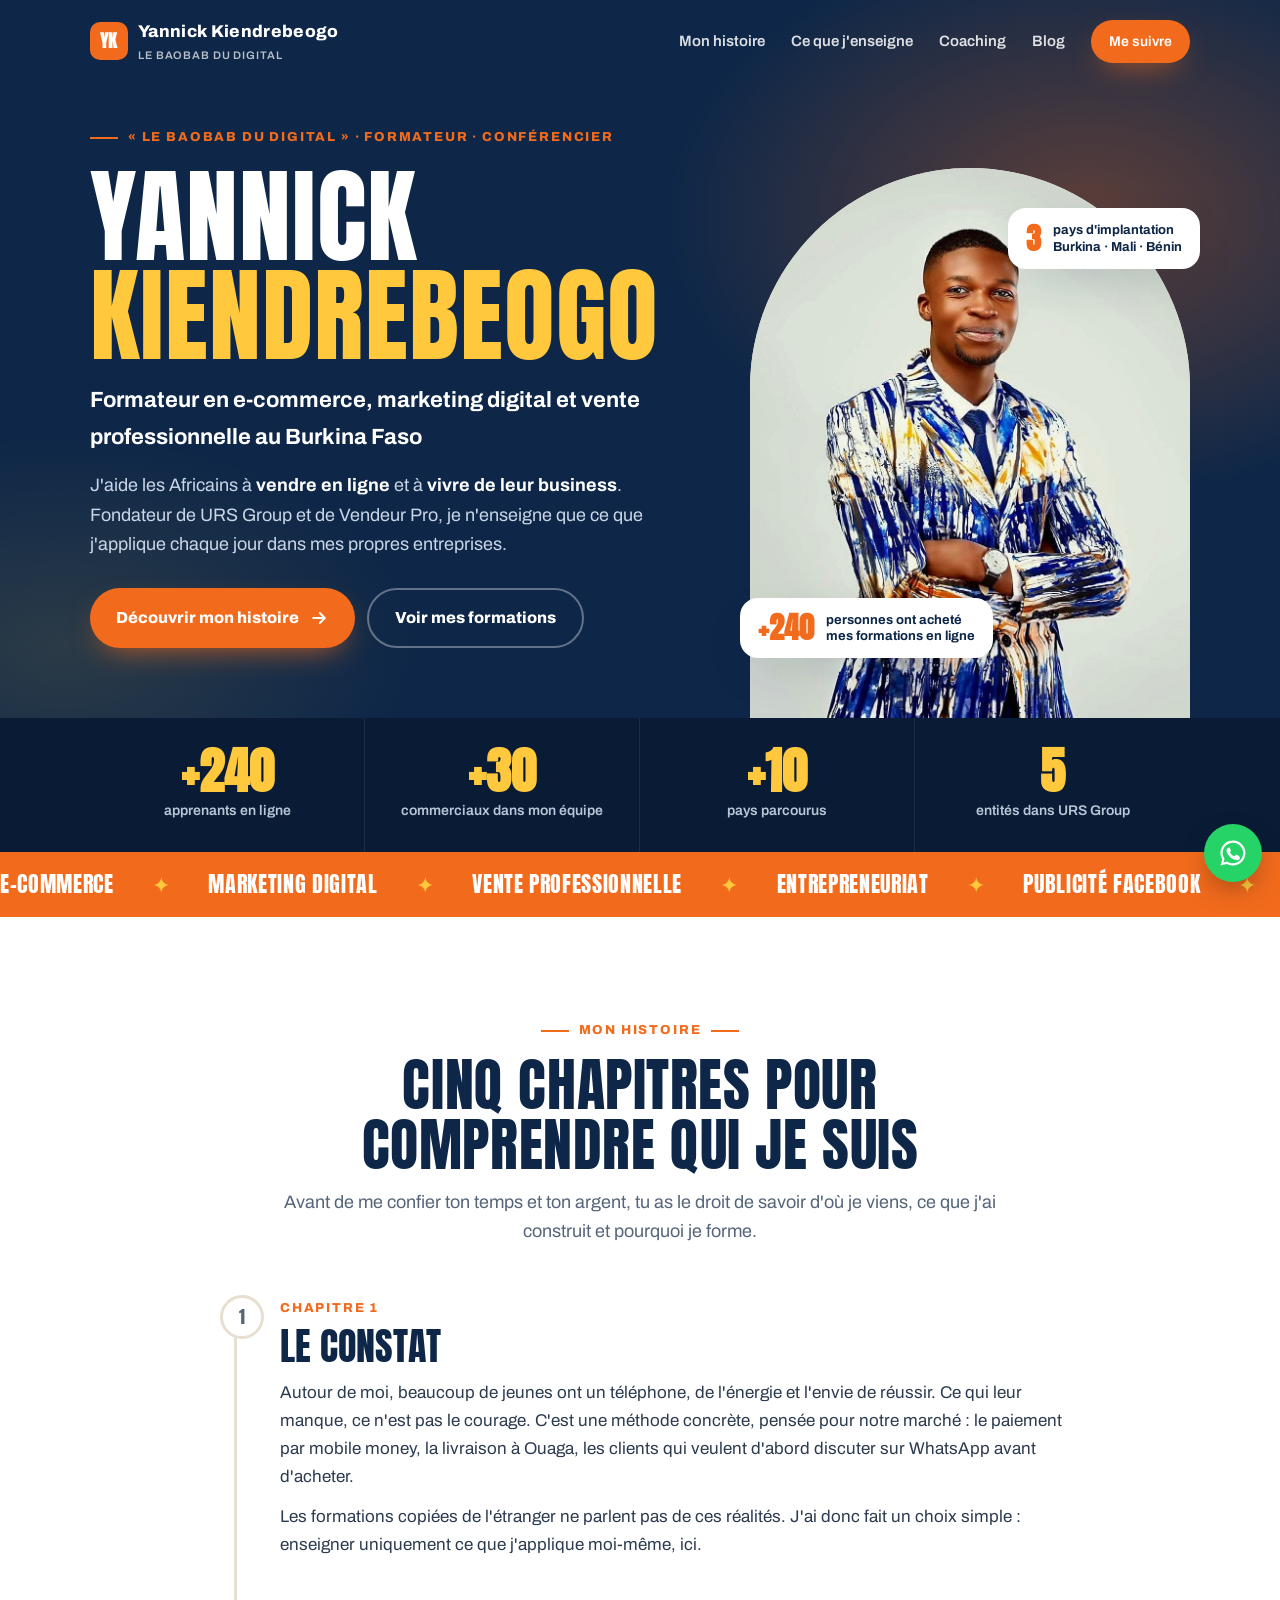
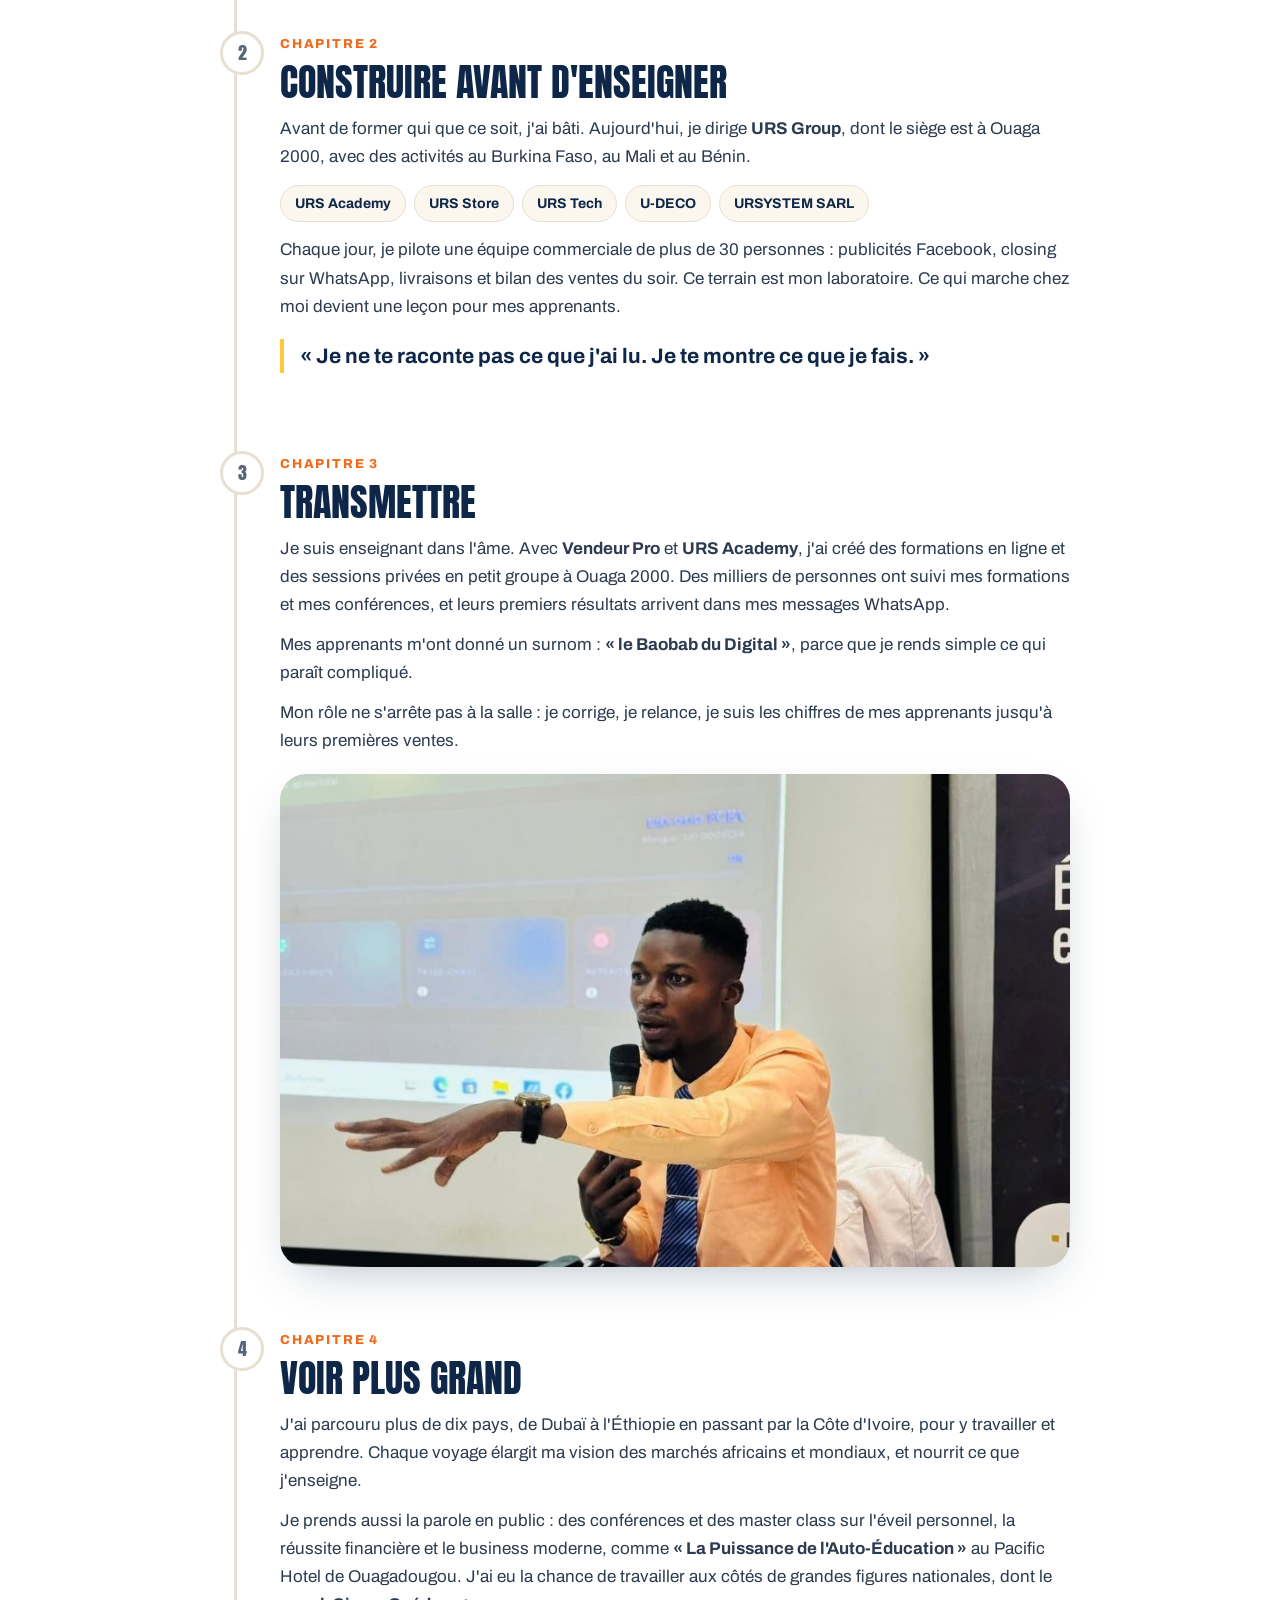
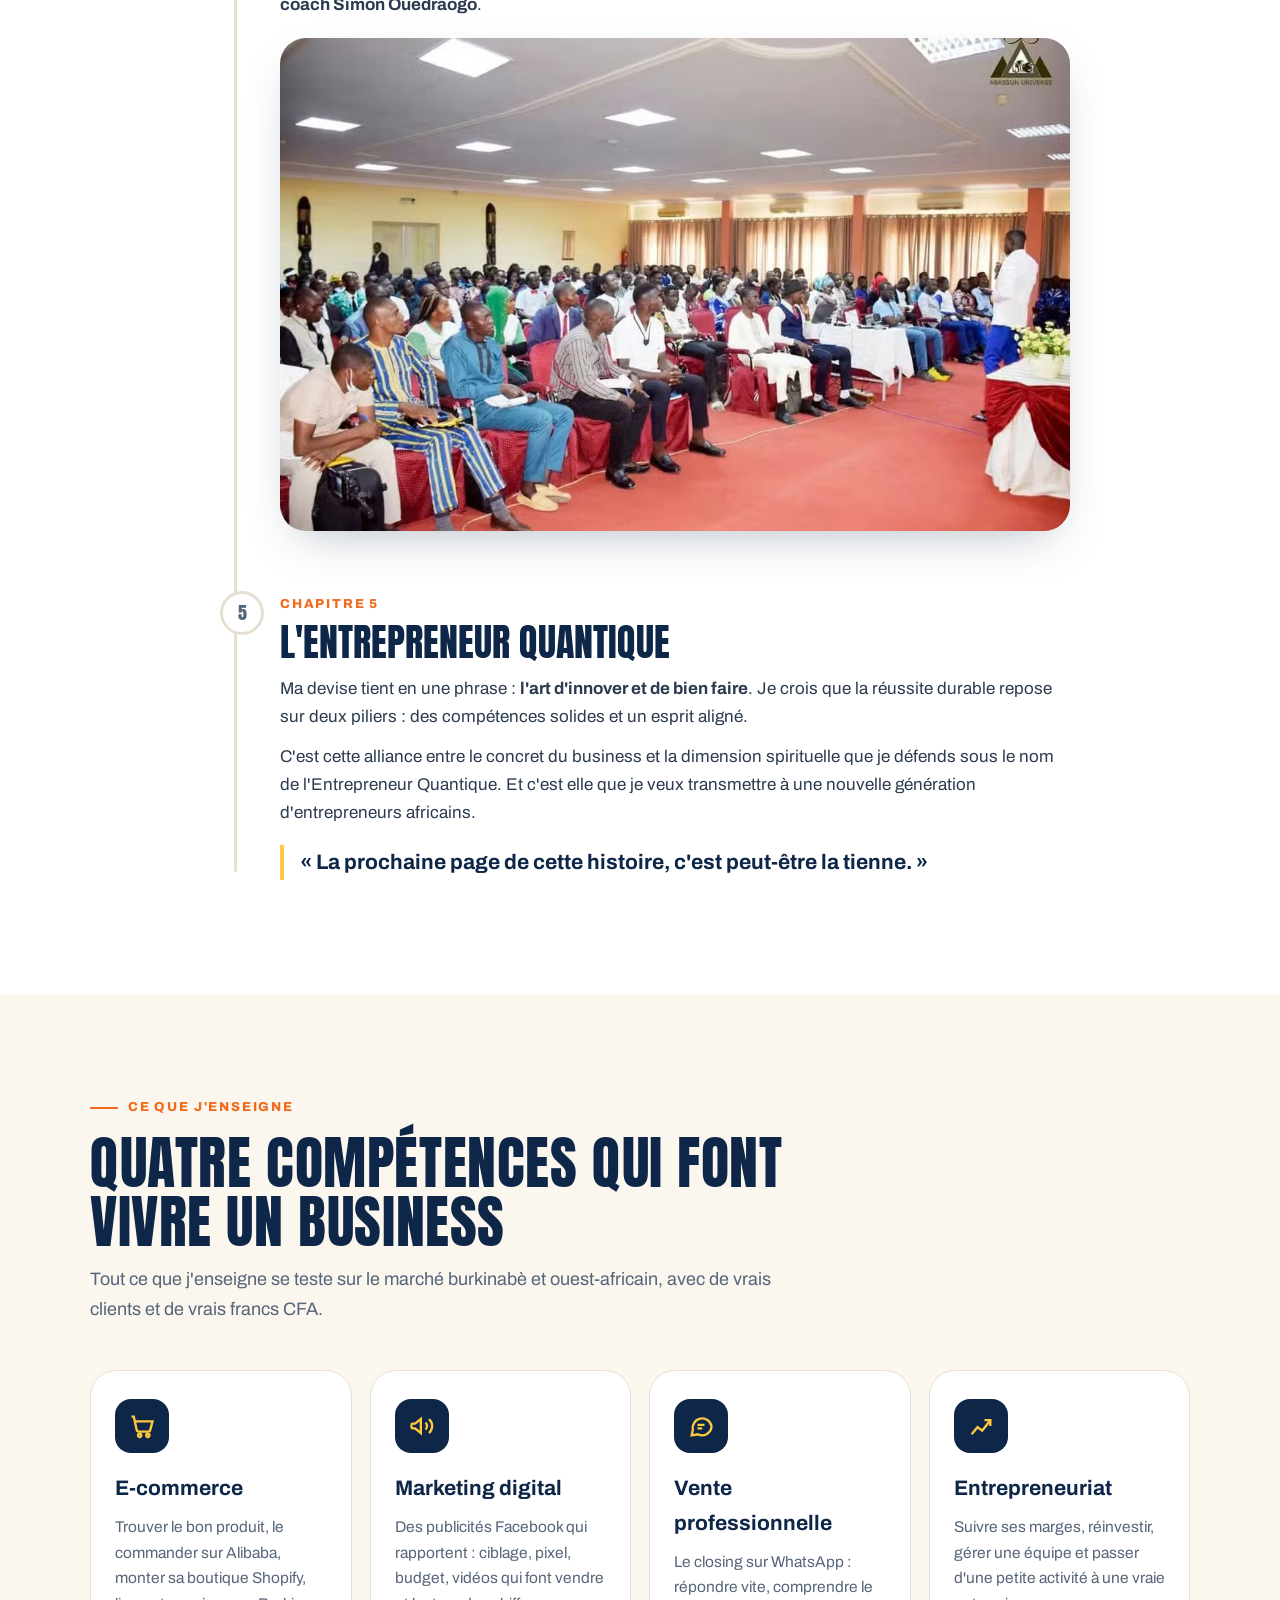
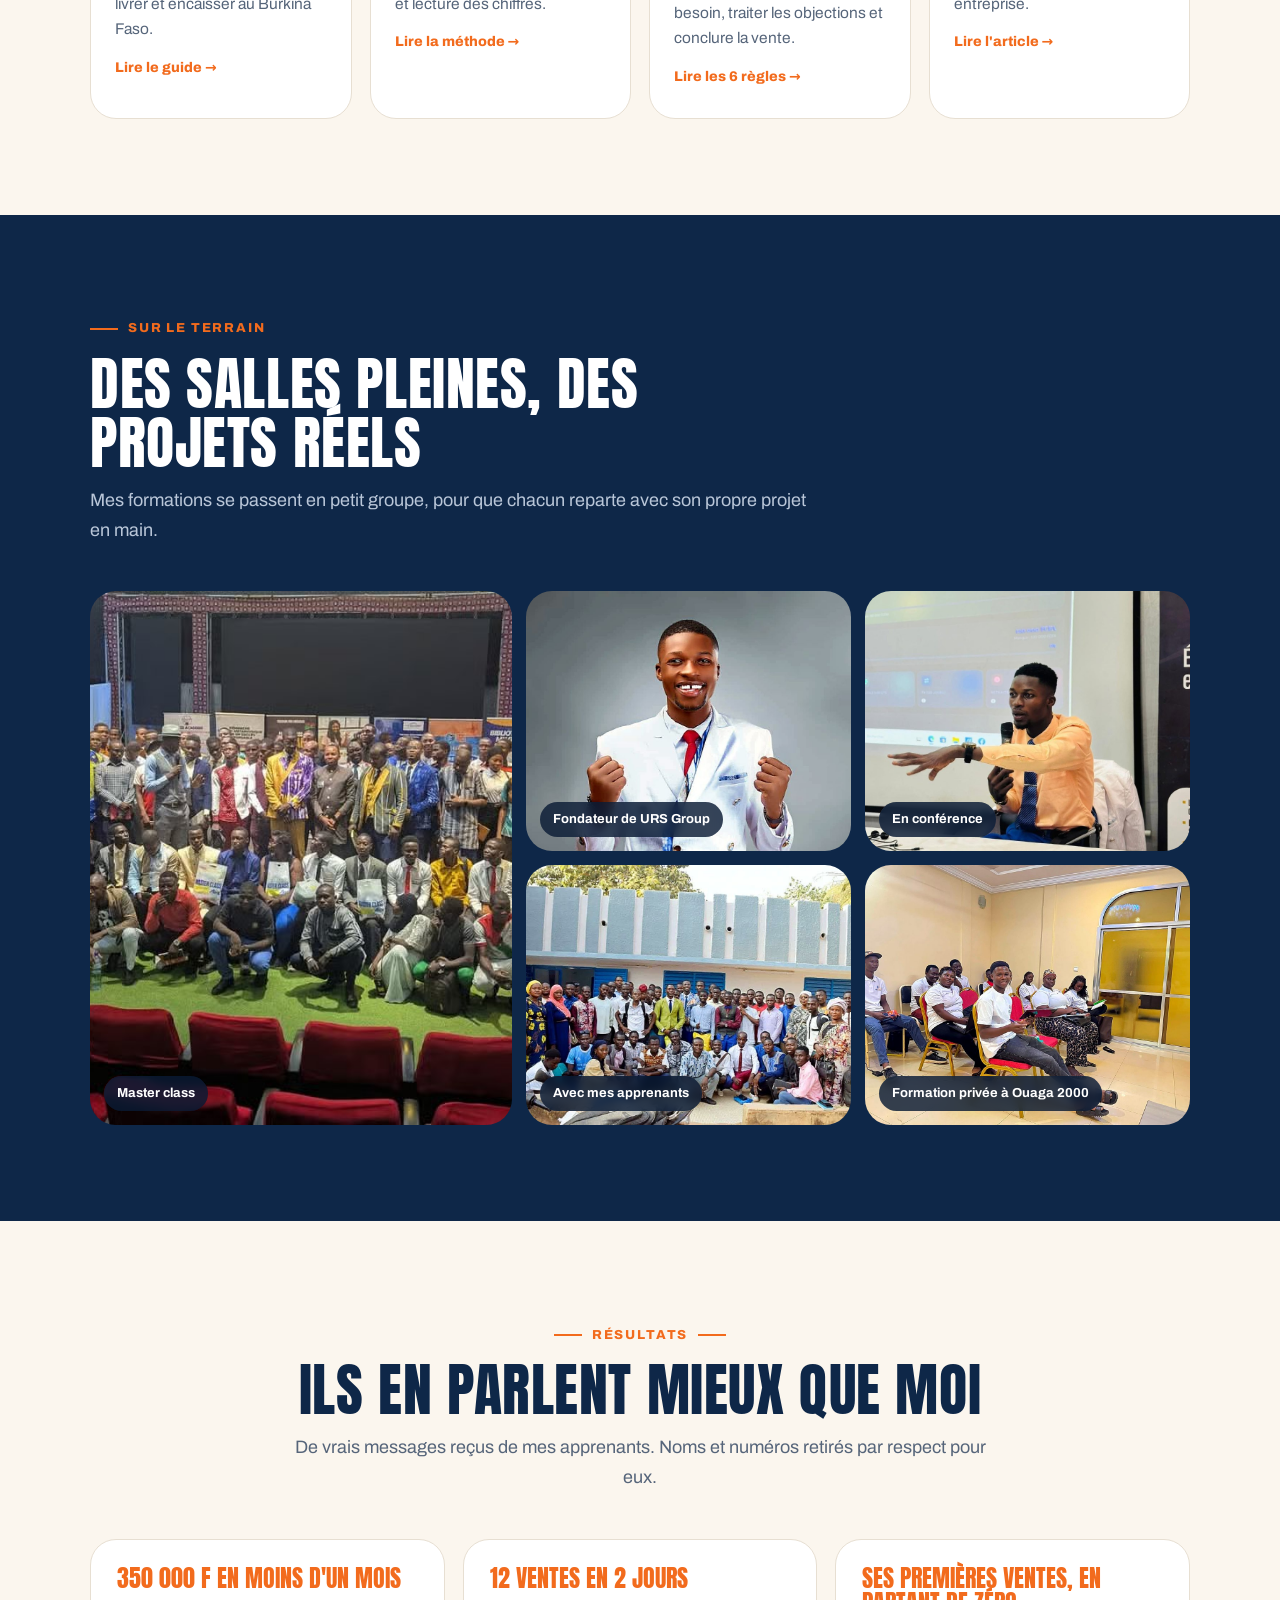
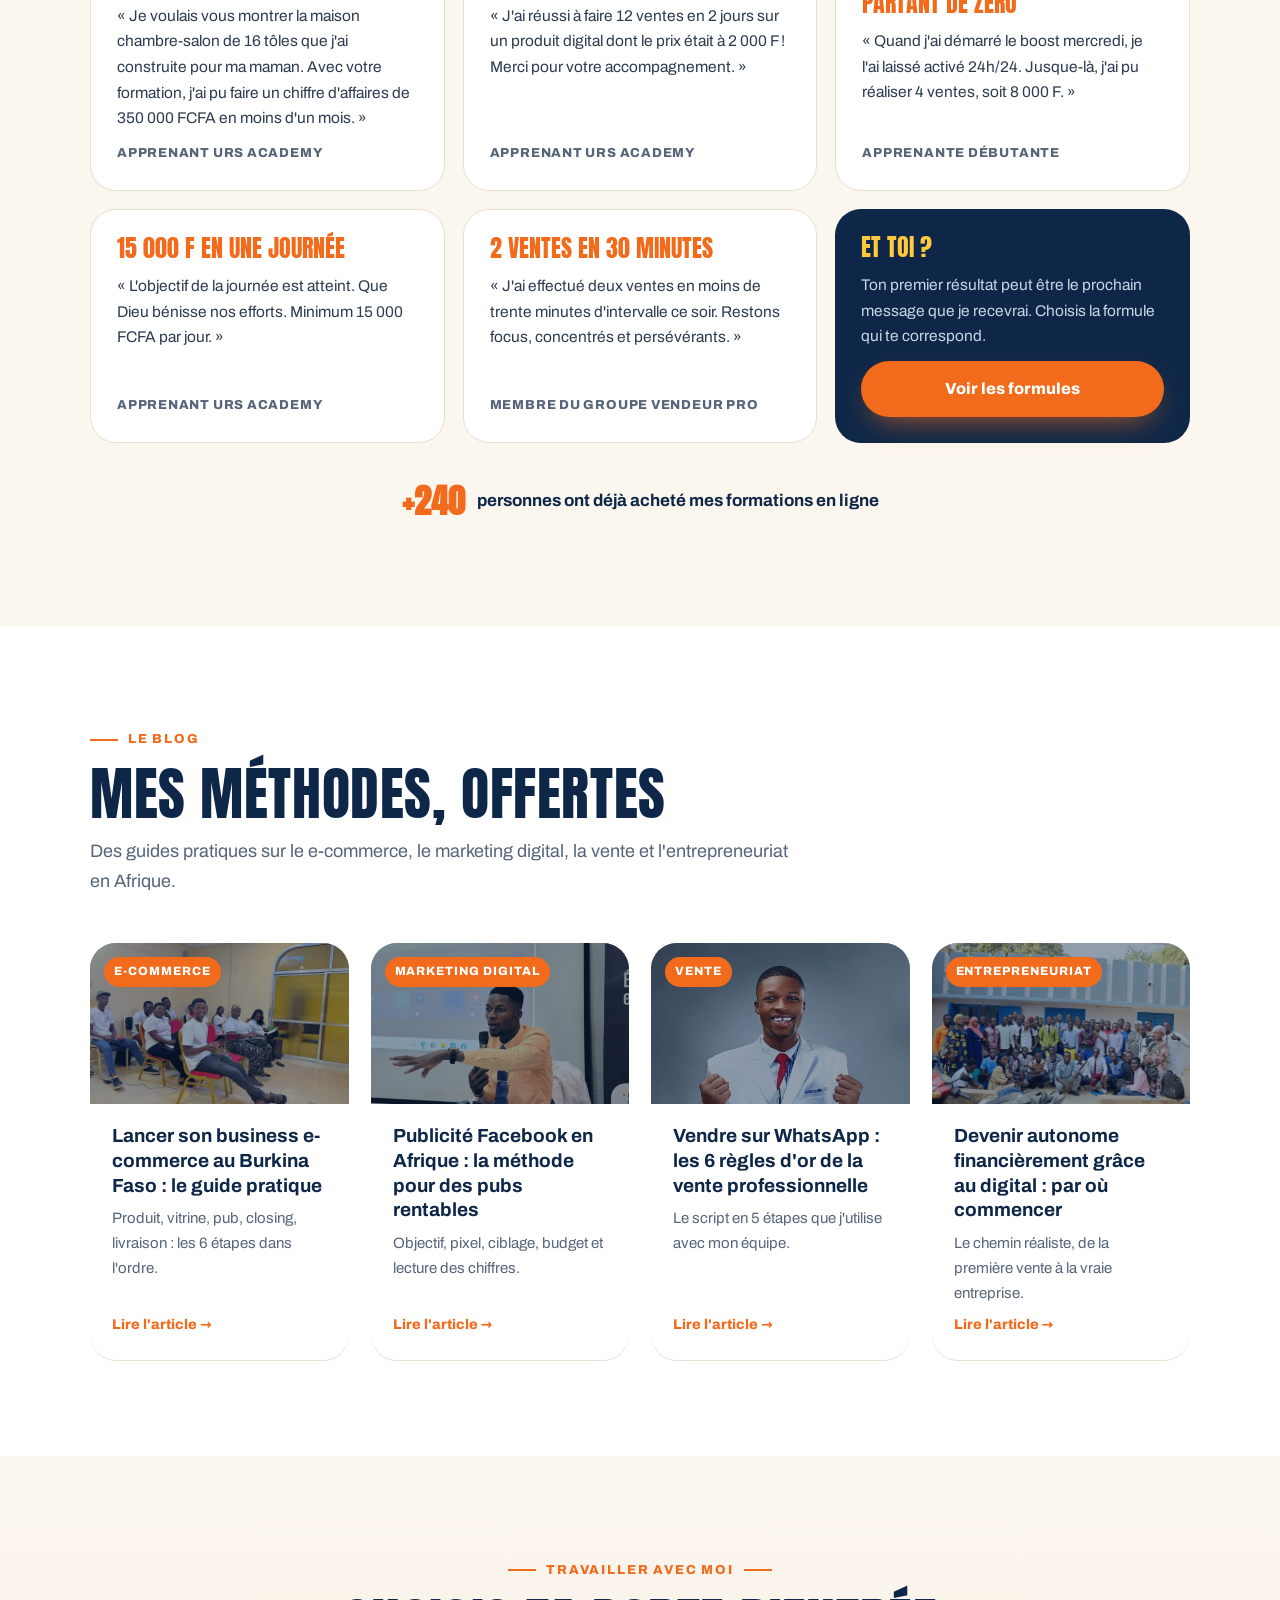
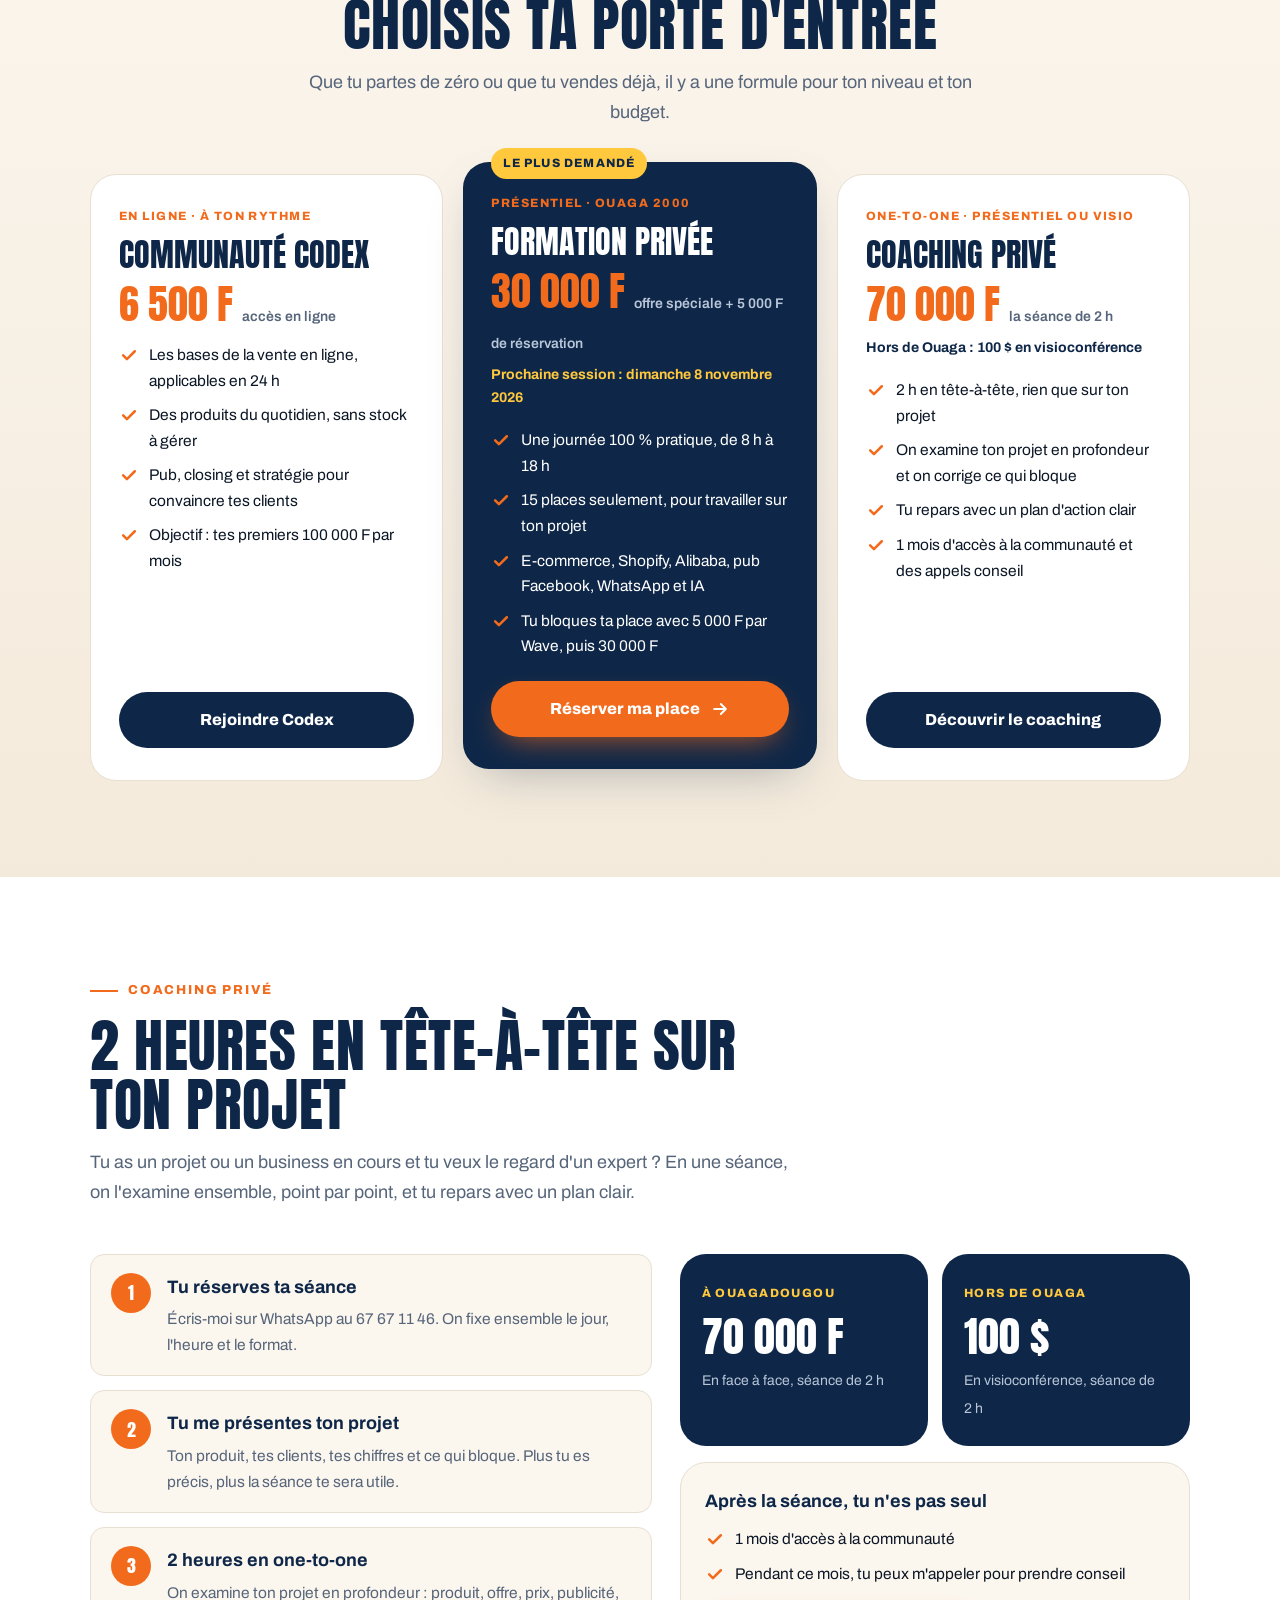
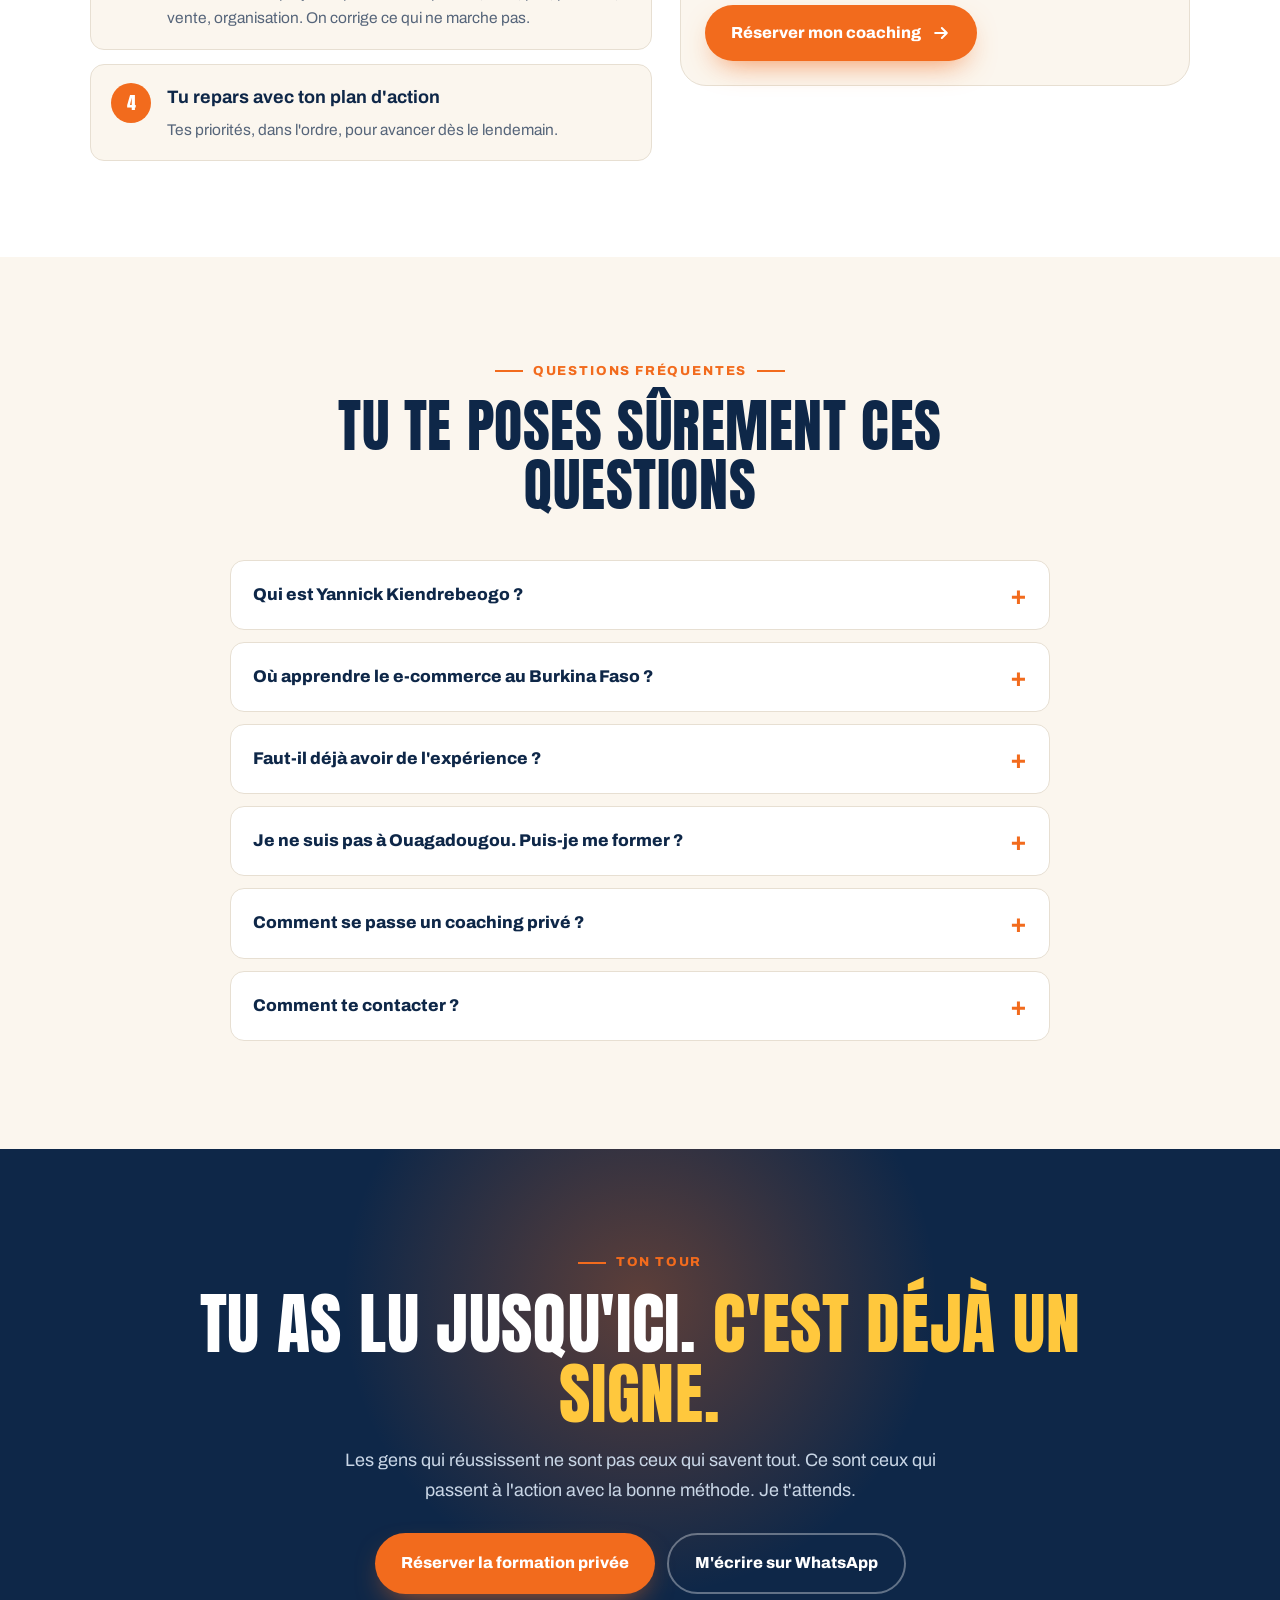
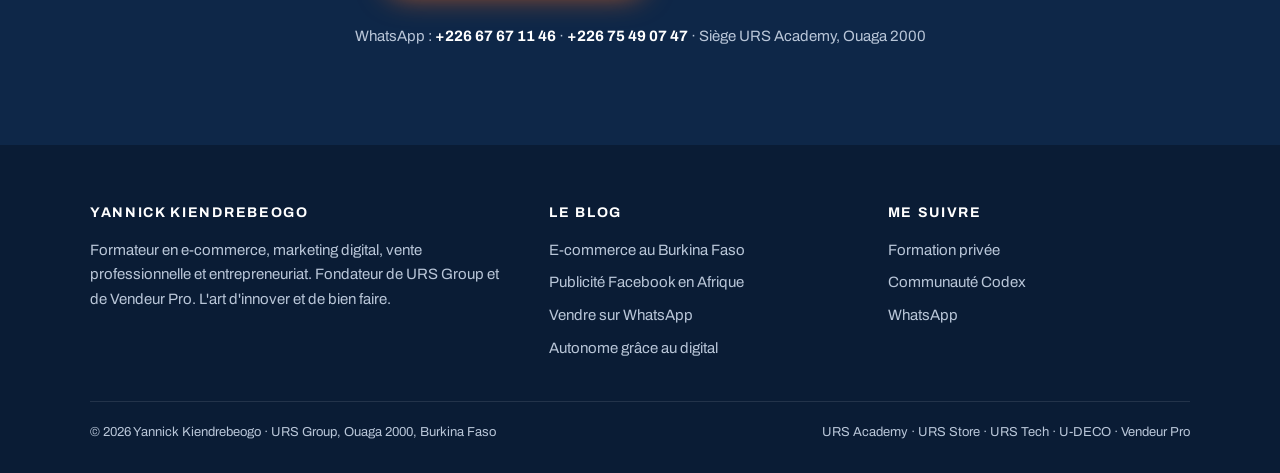
==== commit ca485385: "Prochaine session : dimanche 8 novembre 2026" ====
--- a/index.html
+++ b/index.html
@@ -501,7 +501,7 @@
         <small>Présentiel · Ouaga 2000</small>
         <h3>Formation privée</h3>
         <div class="price">30 000 F <span>offre spéciale + 5 000 F de réservation</span></div>
-        <div class="when">Prochaine session : dimanche 25 octobre 2026</div>
+        <div class="when">Prochaine session : dimanche 8 novembre 2026</div>
         <ul>
           <li><svg><use href="#i-check"/></svg>Une journée 100 % pratique, de 8 h à 18 h</li>
           <li><svg><use href="#i-check"/></svg>15 places seulement, pour travailler sur ton projet</li>
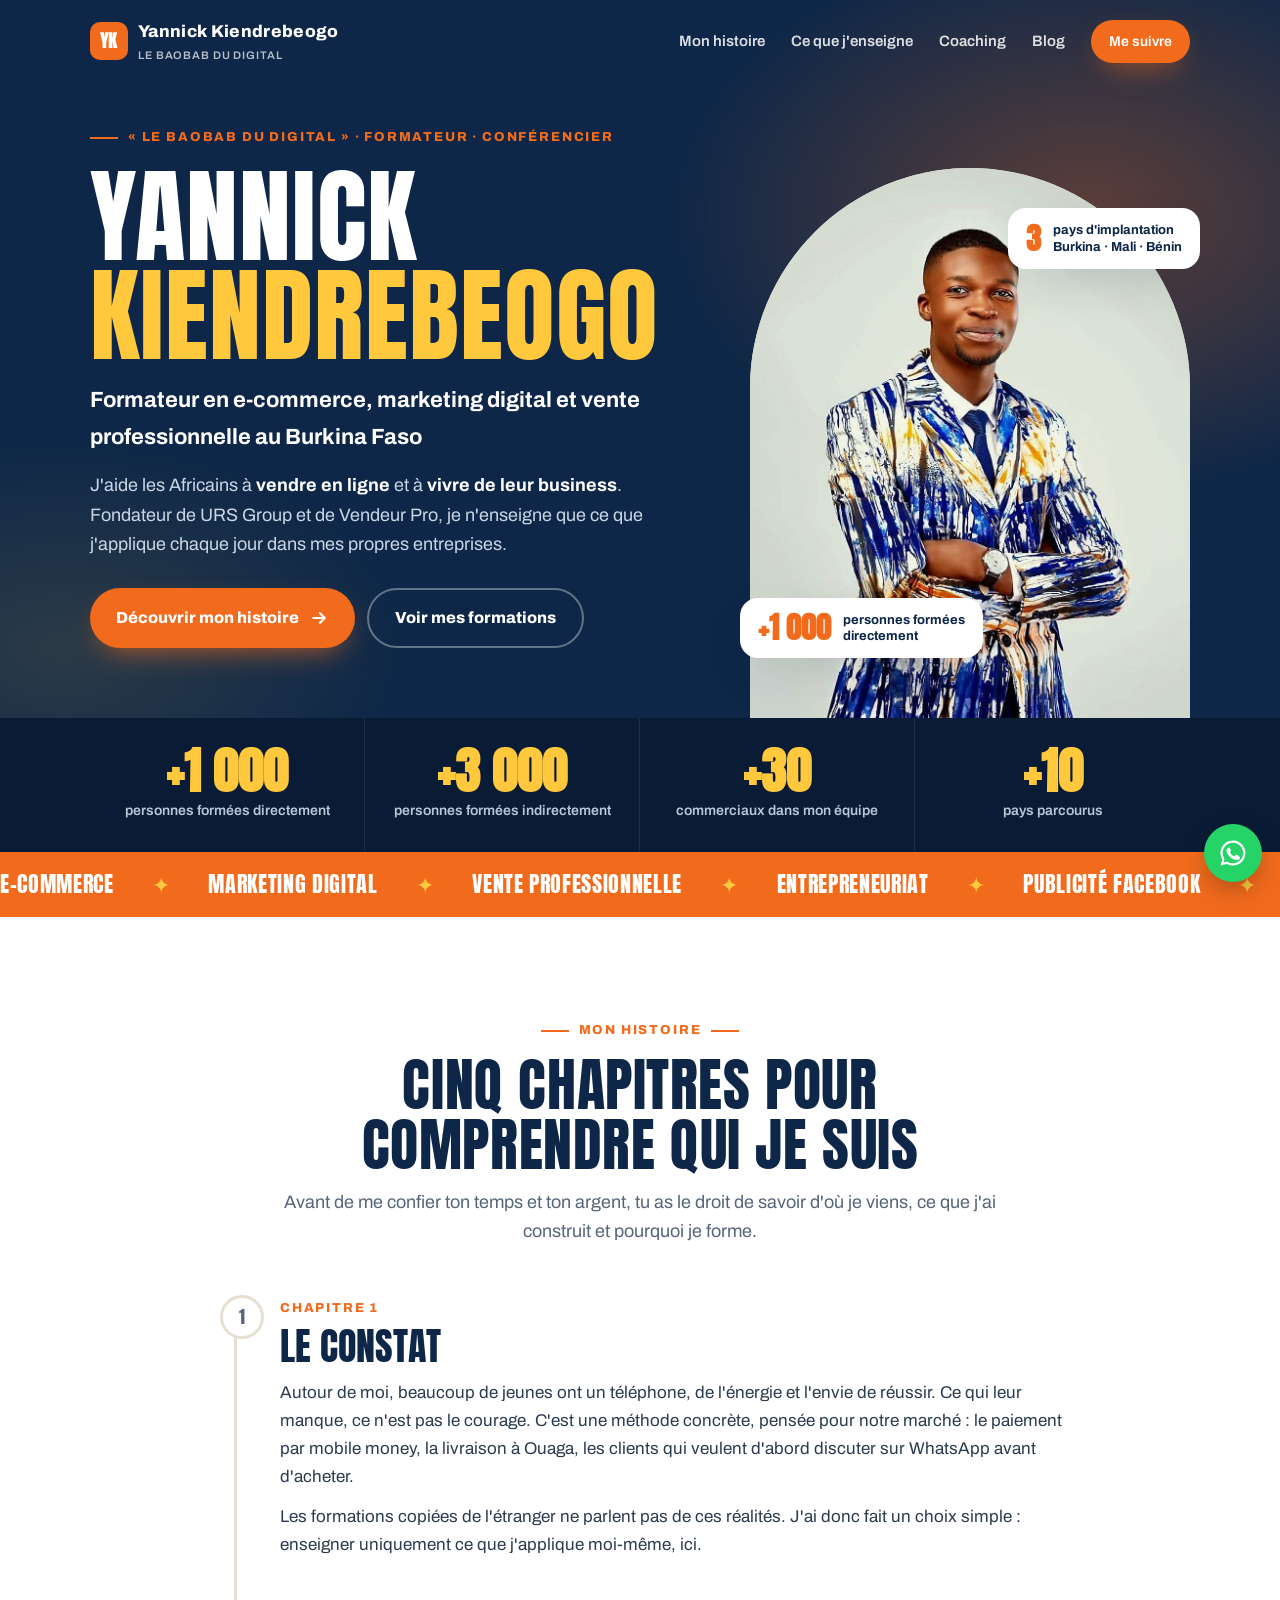
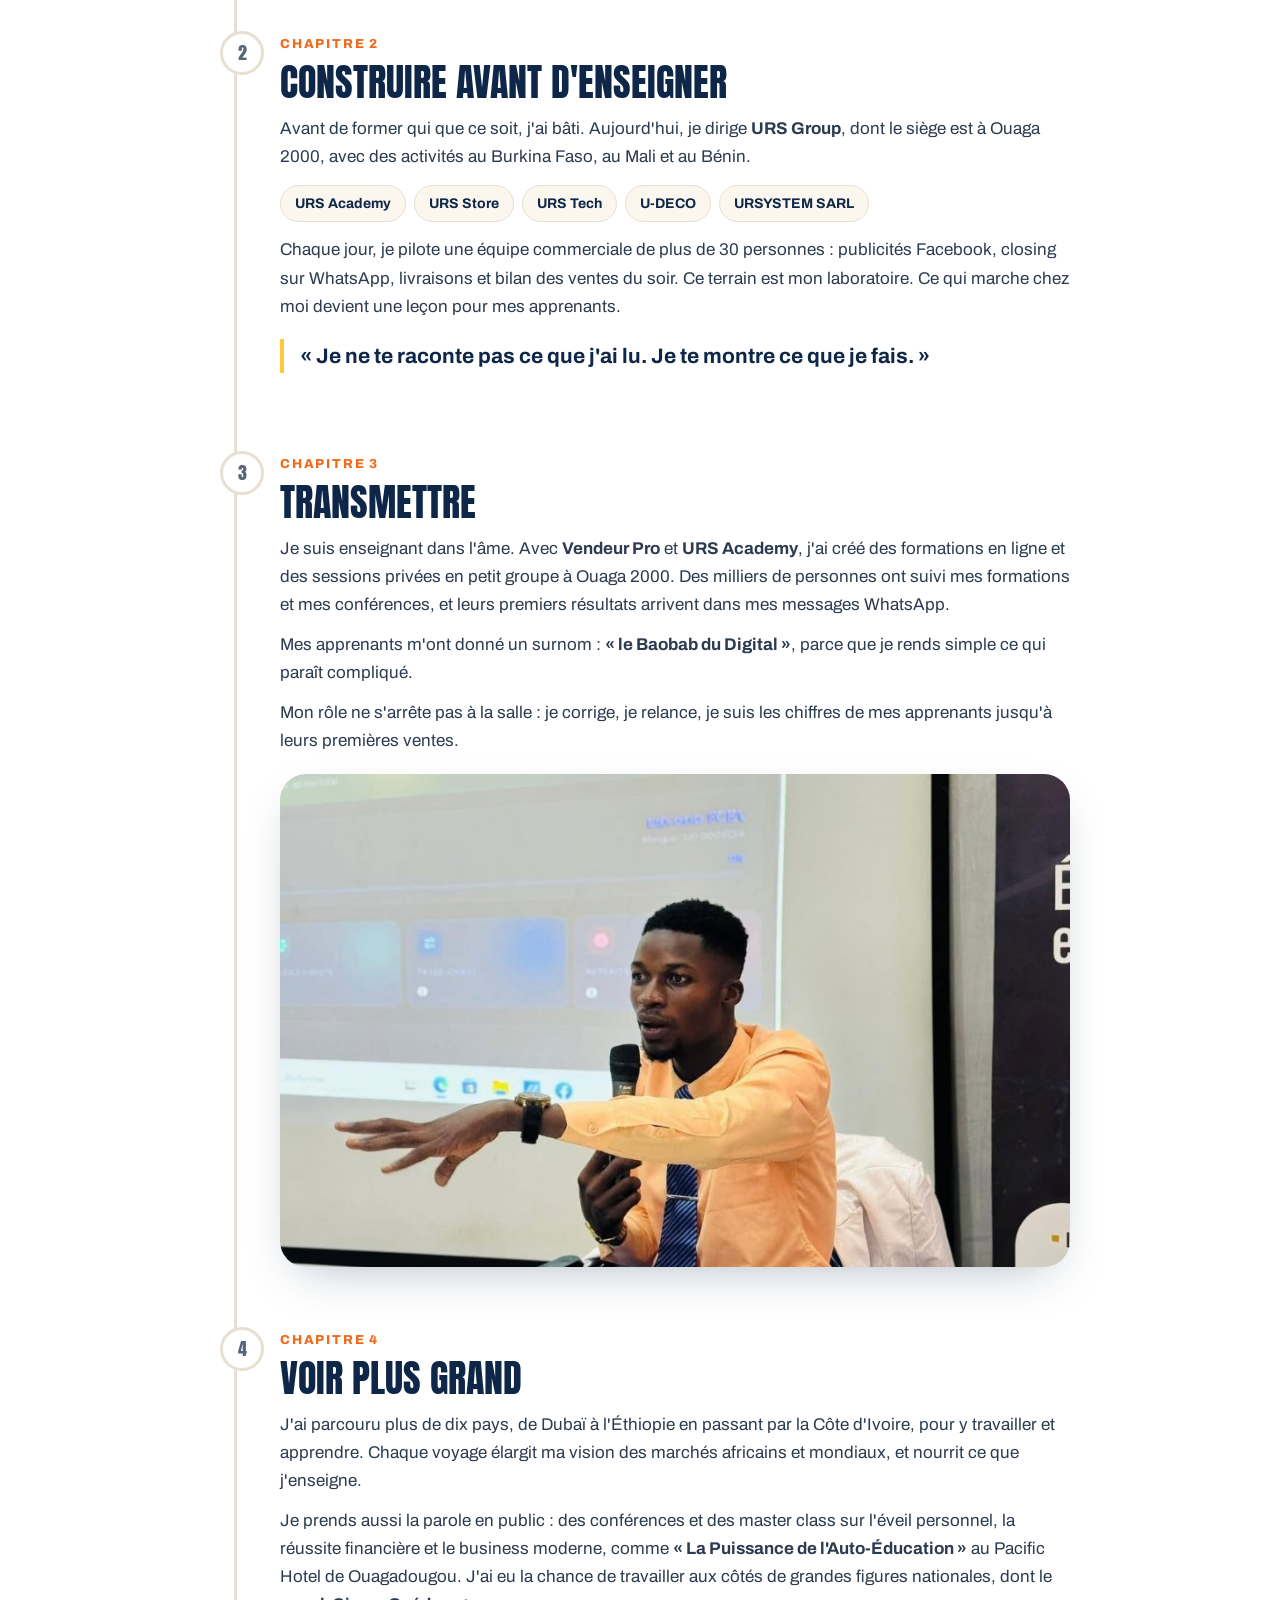
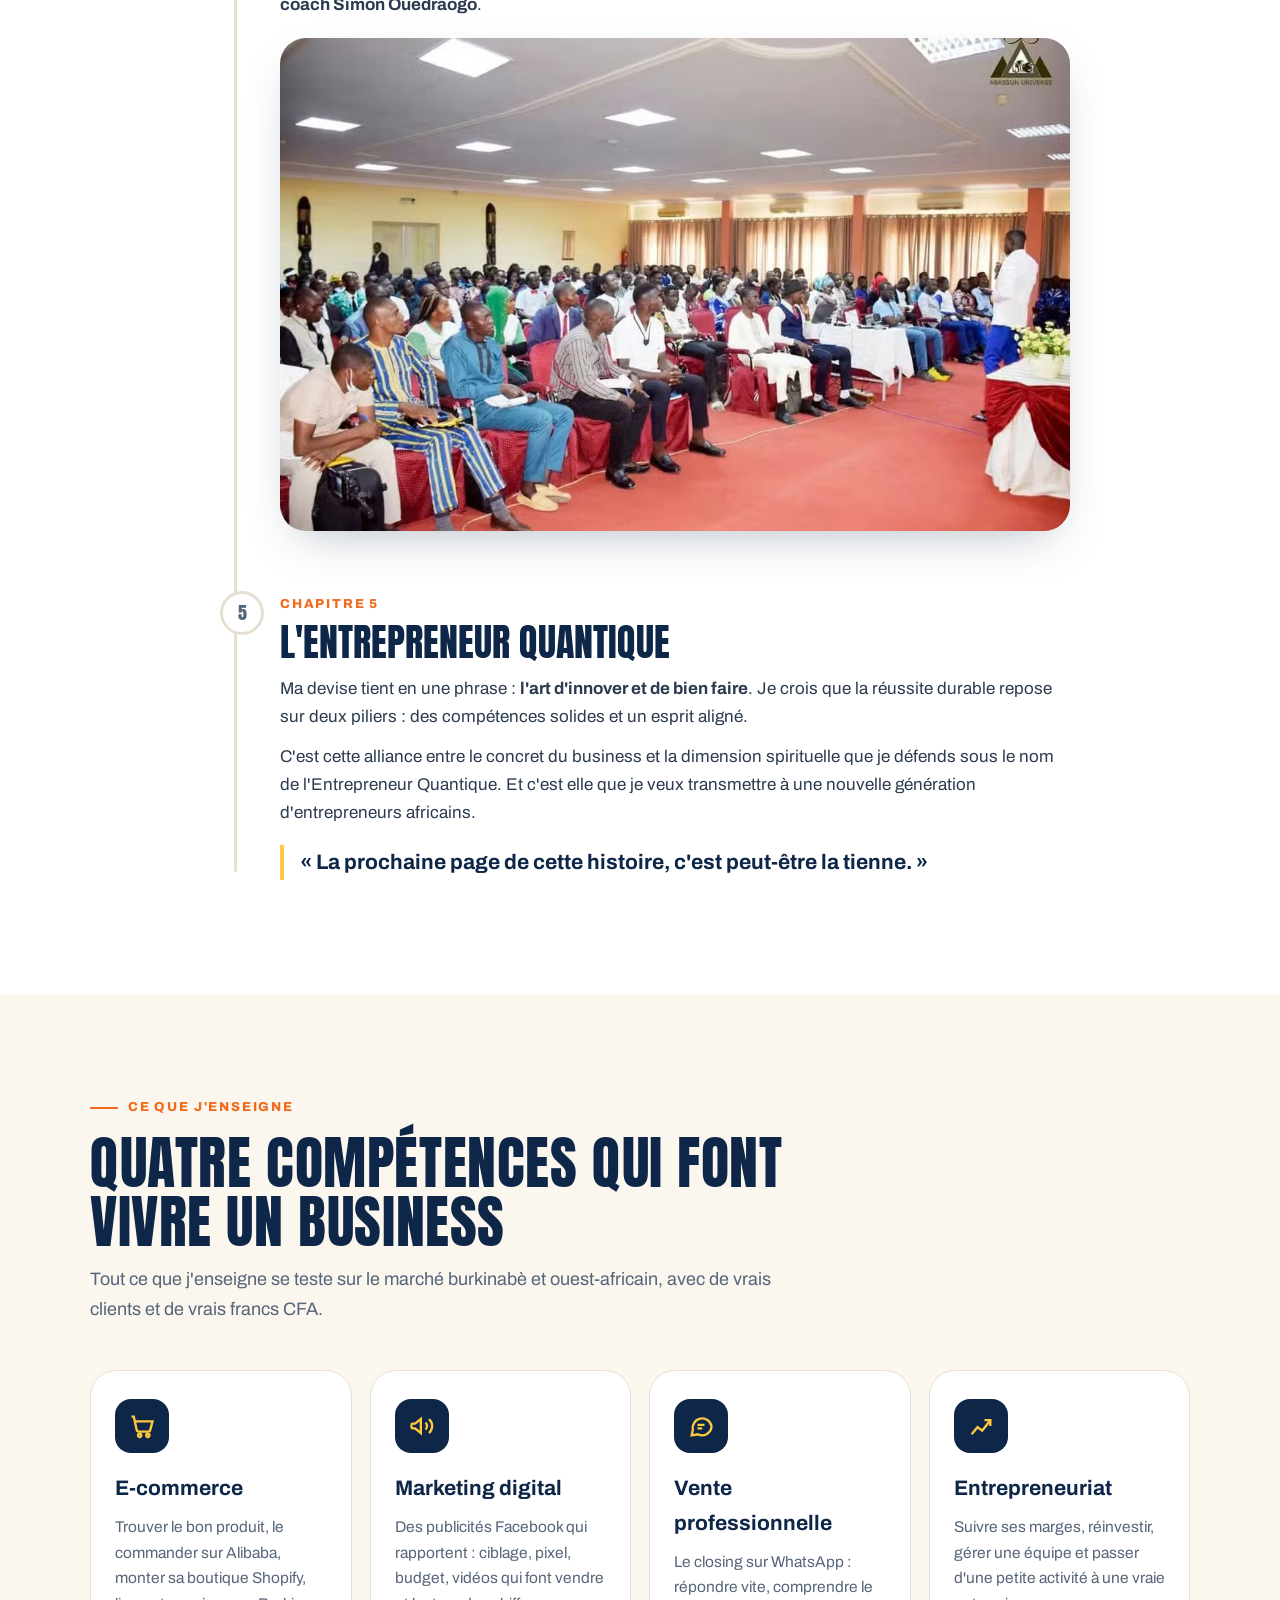
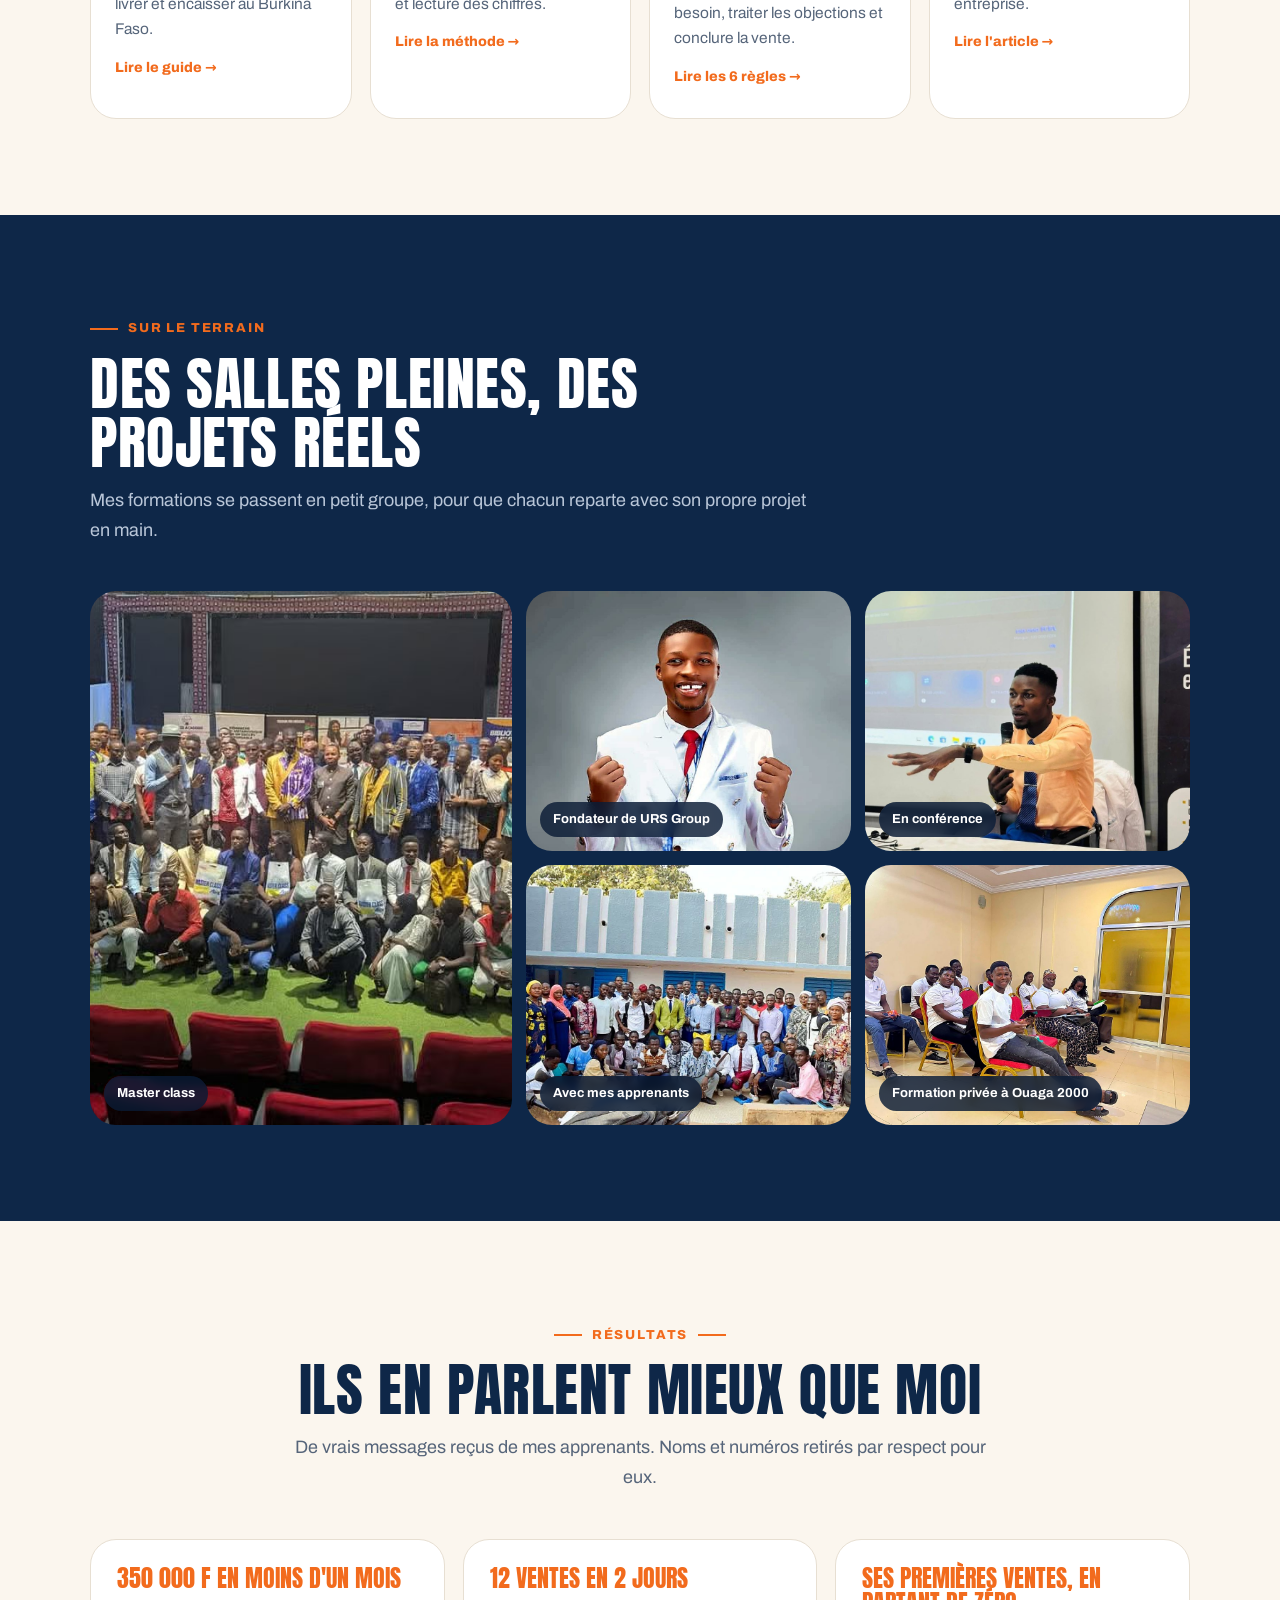
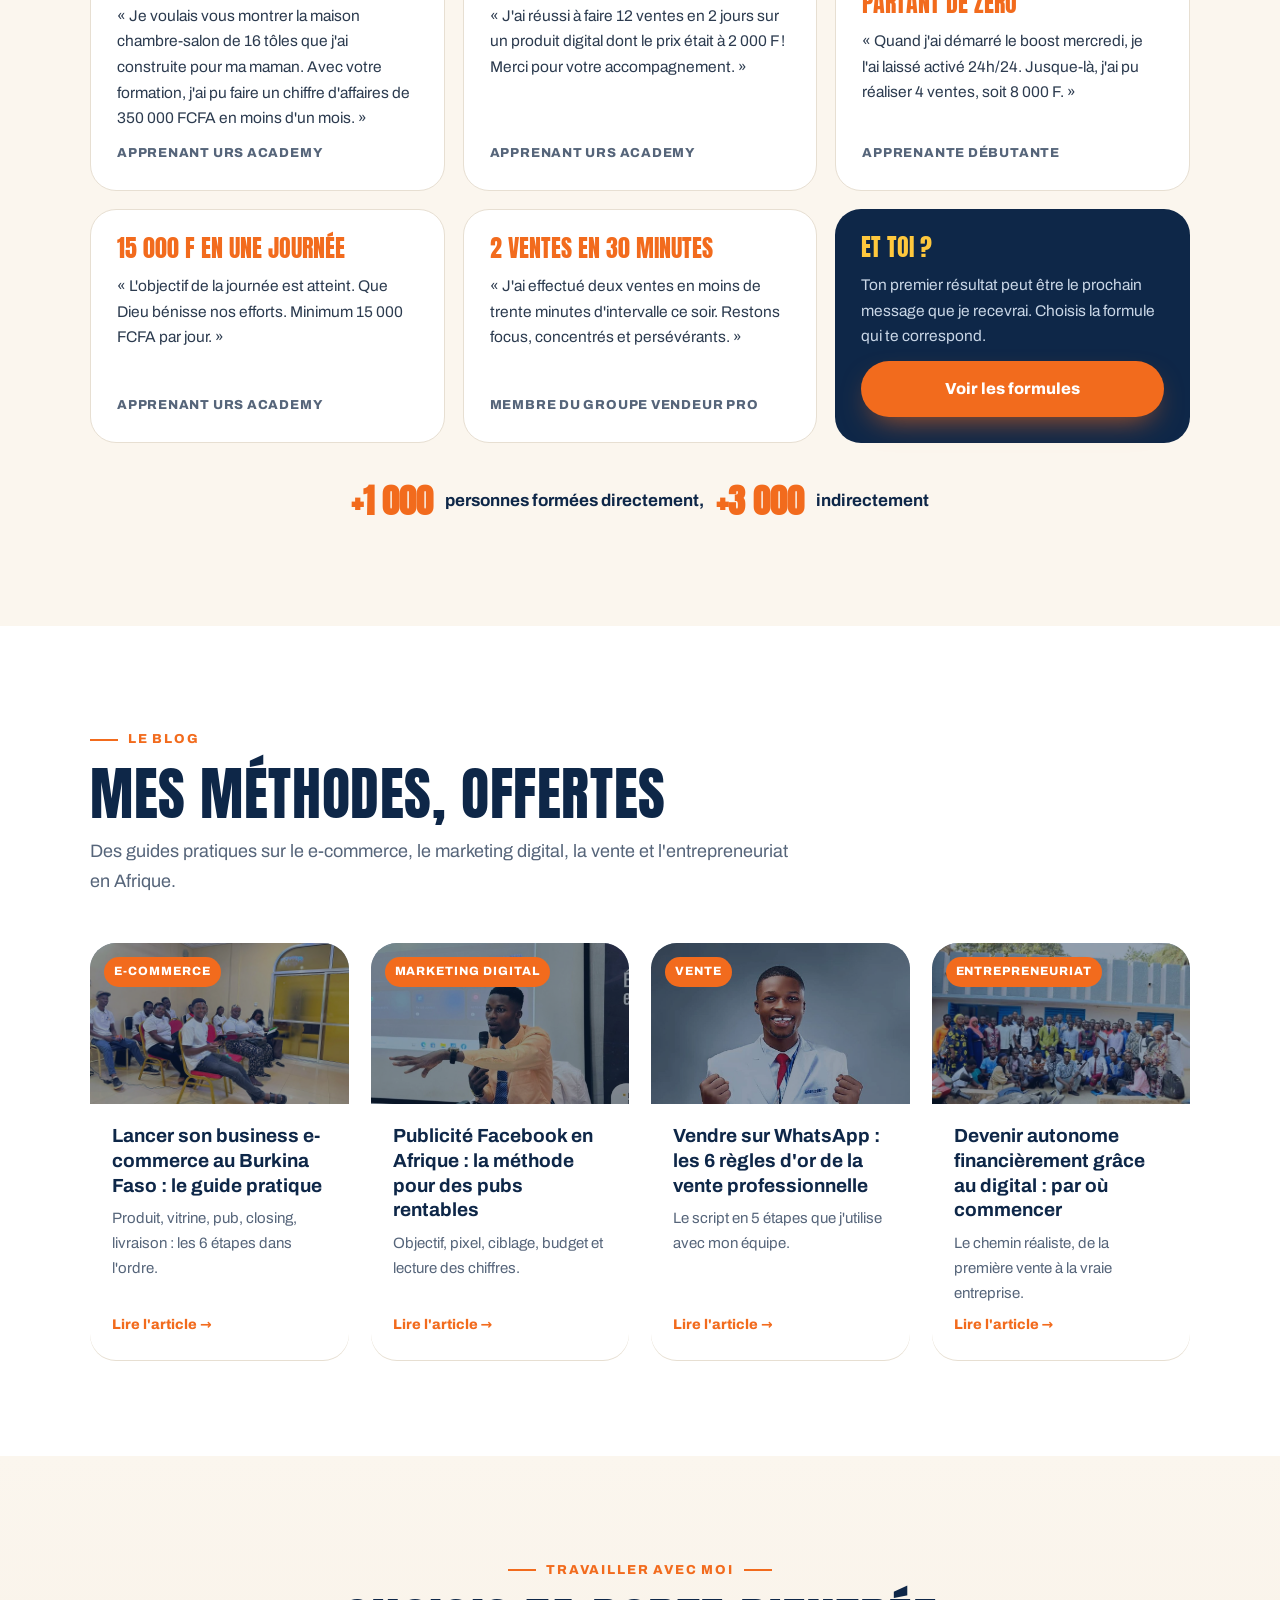
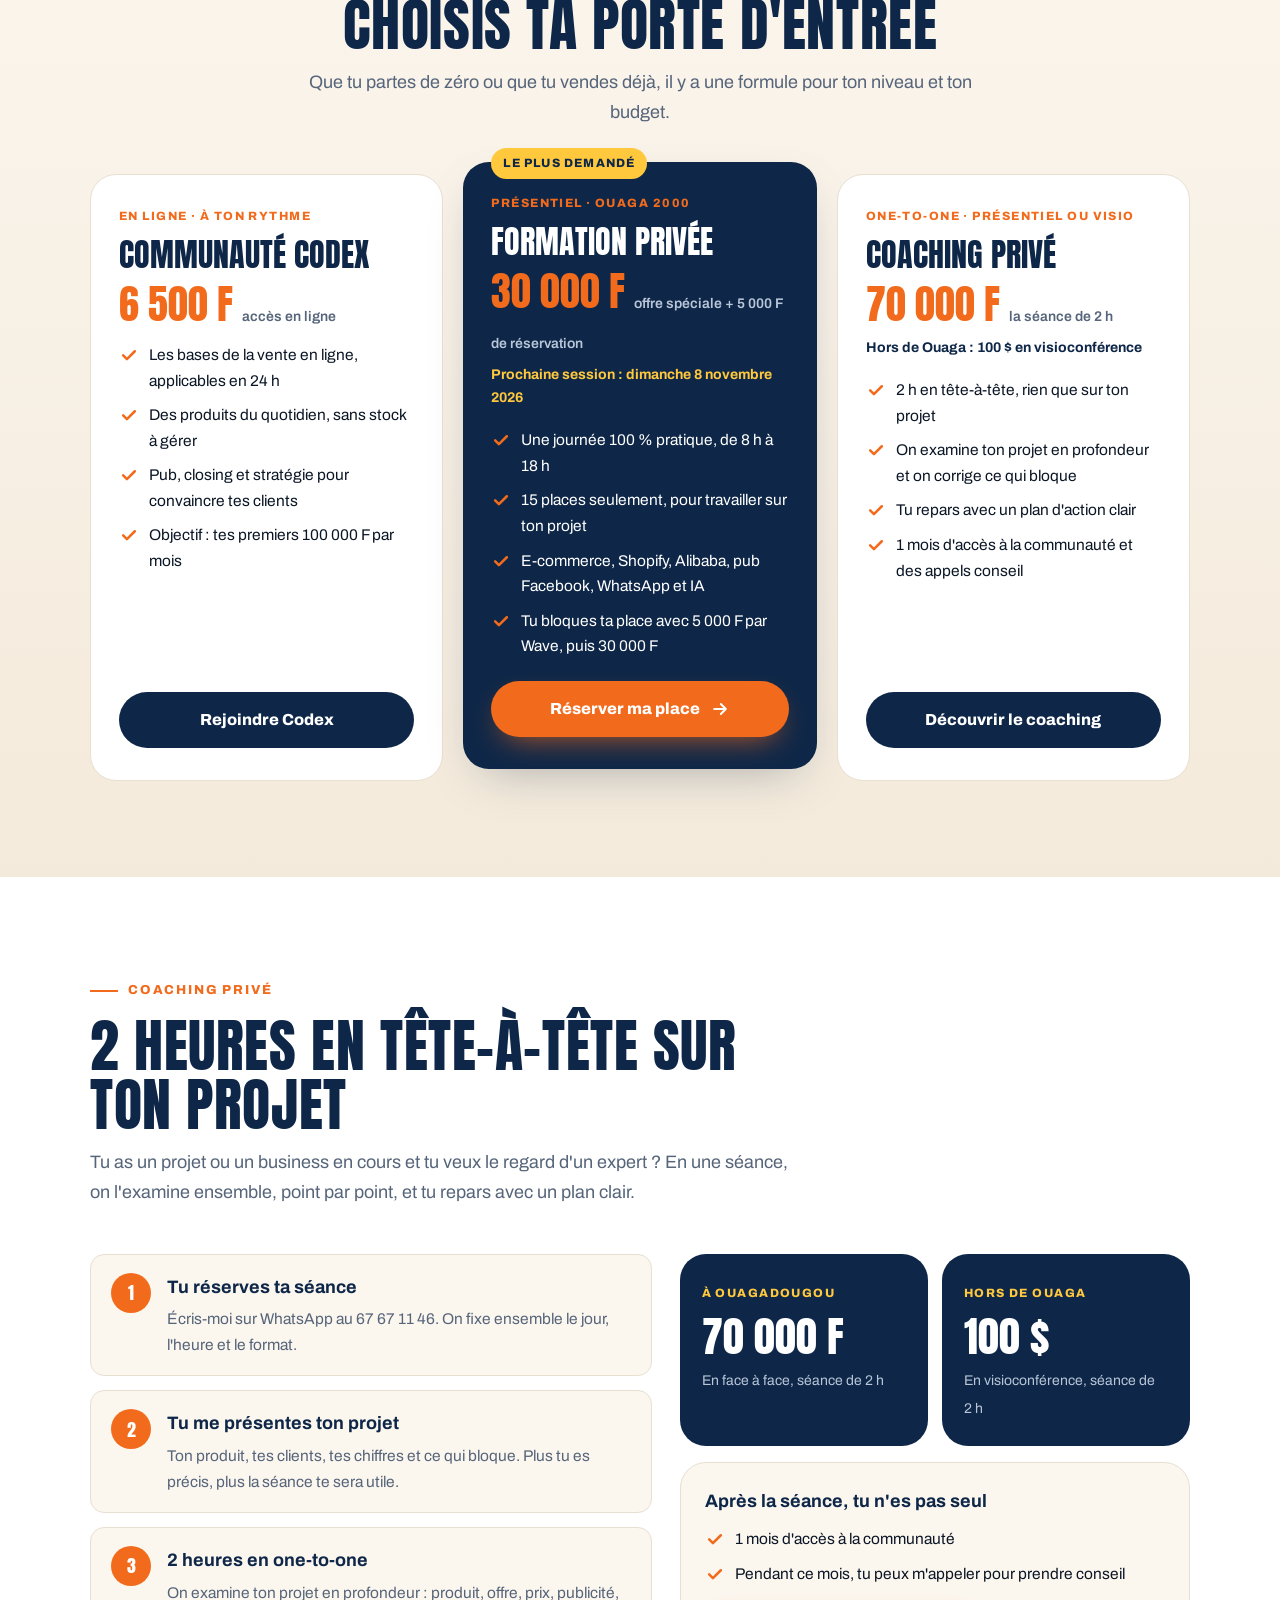
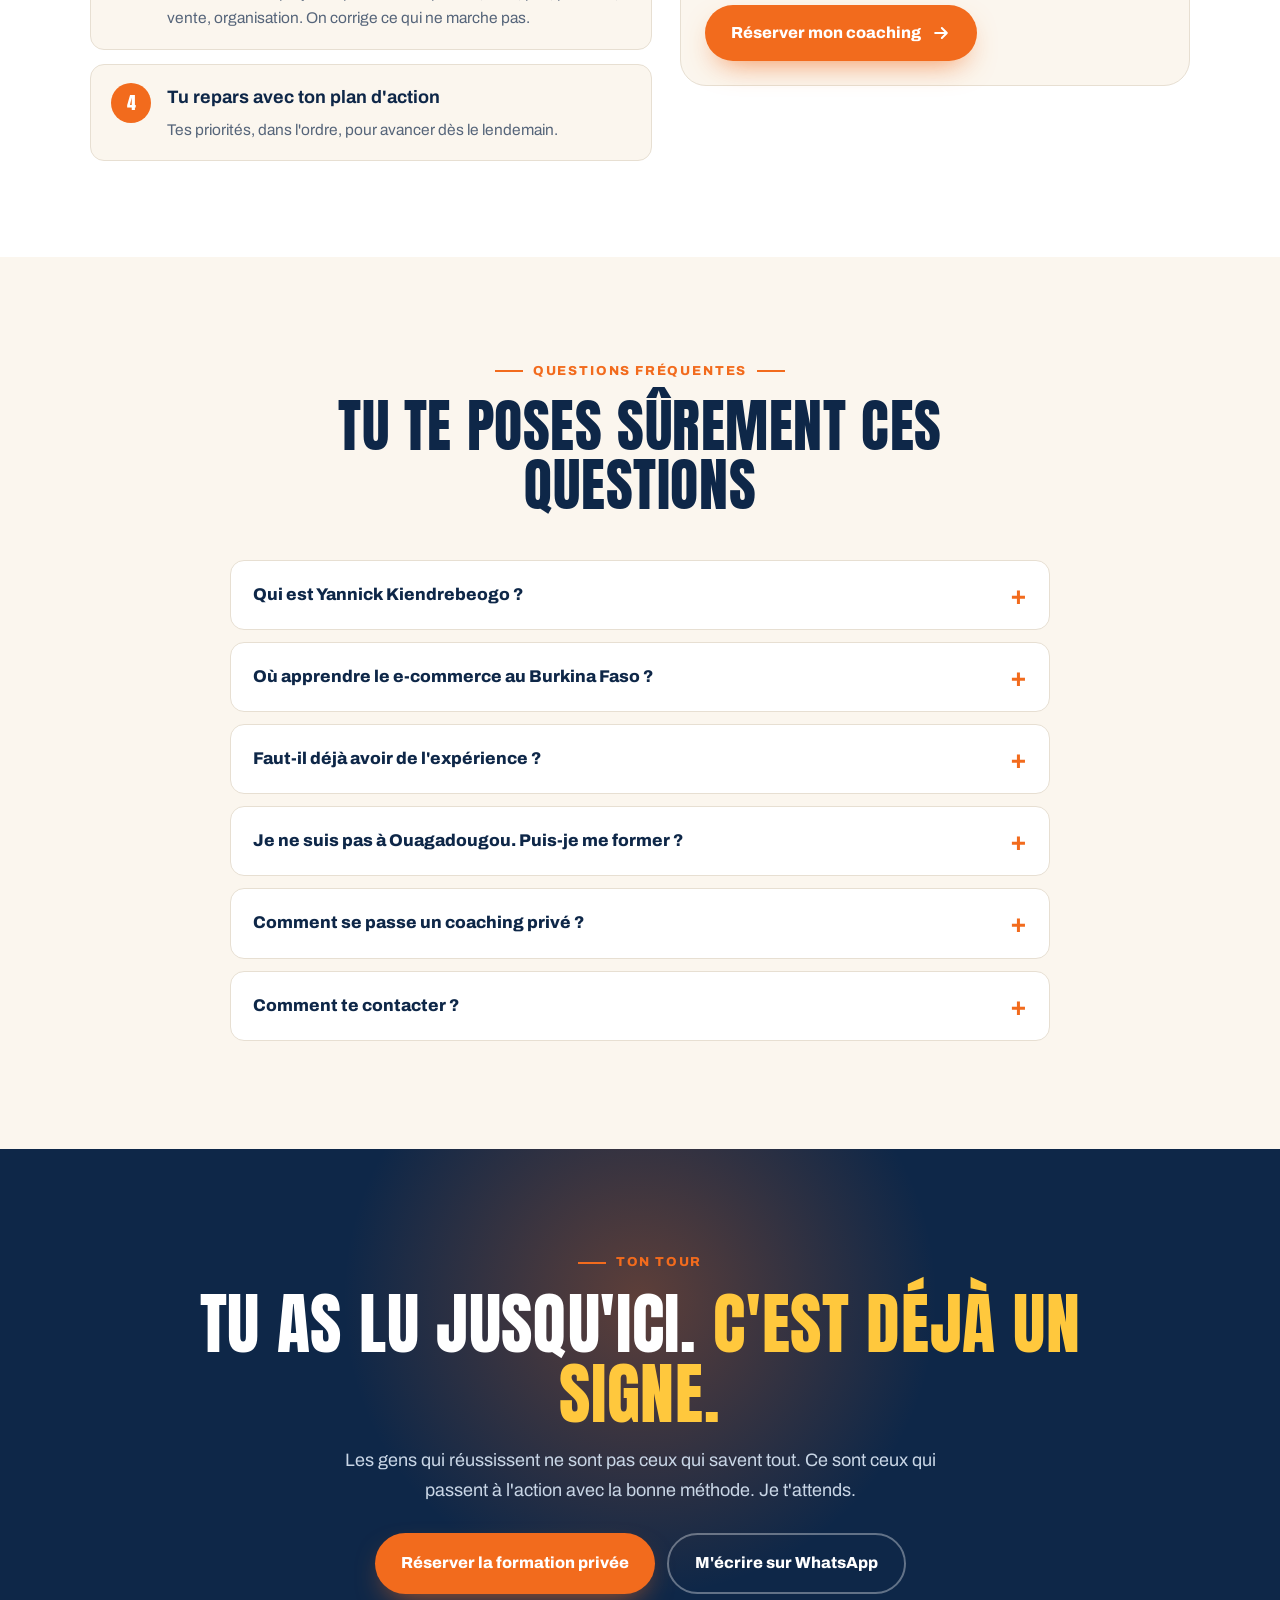
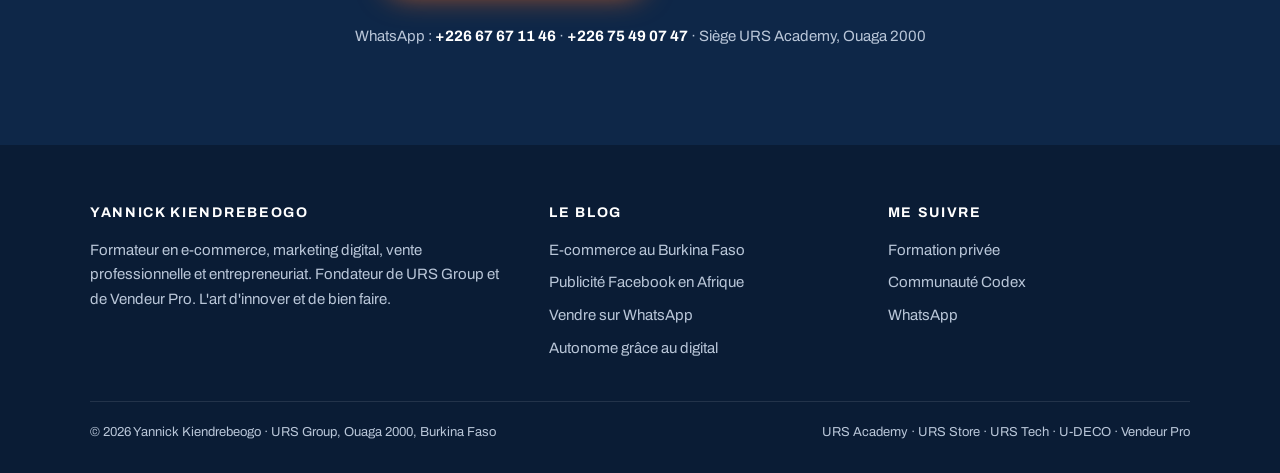
==== commit 2be26857: "Chiffres : +1 000 personnes formees directement, +3 000 indirectement" ====
--- a/index.html
+++ b/index.html
@@ -300,7 +300,7 @@
     </div>
     <div class="hero-photo in-3">
       <div class="frame"><img src="yk-hero.jpg" alt="Yannick Kiendrebeogo, formateur en e-commerce à Ouagadougou" width="900" height="1125"></div>
-      <div class="badge"><b>+240</b><span>personnes ont acheté<br>mes formations en ligne</span></div>
+      <div class="badge"><b>+1&#160;000</b><span>personnes formées<br>directement</span></div>
       <div class="badge b2"><b>3</b><span>pays d'implantation<br>Burkina · Mali · Bénin</span></div>
     </div>
   </div>
@@ -308,10 +308,10 @@
 
 <div class="stats">
   <div class="wrap">
-    <div class="stat"><b data-count="240" data-prefix="+">+240</b><span>apprenants en ligne</span></div>
+    <div class="stat"><b data-count="1000" data-prefix="+">+1&#160;000</b><span>personnes formées directement</span></div>
+    <div class="stat"><b data-count="3000" data-prefix="+">+3&#160;000</b><span>personnes formées indirectement</span></div>
     <div class="stat"><b data-count="30" data-prefix="+">+30</b><span>commerciaux dans mon équipe</span></div>
     <div class="stat"><b data-count="10" data-prefix="+">+10</b><span>pays parcourus</span></div>
-    <div class="stat"><b data-count="5">5</b><span>entités dans URS Group</span></div>
   </div>
 </div>
 
@@ -454,7 +454,7 @@
       <div class="testi reveal d1"><div class="res">2 ventes en 30 minutes</div><p>« J'ai effectué deux ventes en moins de trente minutes d'intervalle ce soir. Restons focus, concentrés et persévérants. »</p><div class="who">Membre du groupe Vendeur Pro</div></div>
       <div class="testi reveal d2" style="background:var(--navy);color:#fff;border:0"><div class="res" style="color:var(--gold)">Et toi ?</div><p style="color:#C9D6E6">Ton premier résultat peut être le prochain message que je recevrai. Choisis la formule qui te correspond.</p><a class="btn btn-primary" href="#offres" style="margin-top:auto">Voir les formules</a></div>
     </div>
-    <div class="proof-line reveal"><b>+240</b> personnes ont déjà acheté mes formations en ligne</div>
+    <div class="proof-line reveal"><b>+1&#160;000</b> personnes formées directement, <b>+3&#160;000</b> indirectement</div>
   </div>
 </section>
 
@@ -634,7 +634,7 @@
   /* Compteurs */
   var cio=new IntersectionObserver(function(es){es.forEach(function(e){if(!e.isIntersecting)return;cio.unobserve(e.target);
     var el=e.target,end=+el.dataset.count,pre=el.dataset.prefix||'',t0=null;
-    function step(t){if(!t0)t0=t;var p=Math.min(1,(t-t0)/1400),v=Math.round(end*(1-Math.pow(1-p,3)));el.textContent=pre+v;if(p<1)requestAnimationFrame(step);}
+    function step(t){if(!t0)t0=t;var p=Math.min(1,(t-t0)/1400),v=Math.round(end*(1-Math.pow(1-p,3)));el.textContent=pre+v.toLocaleString('fr-FR').replace(/[\u202f\u00a0 ]/g,'\u00a0');if(p<1)requestAnimationFrame(step);}
     requestAnimationFrame(step);});},{threshold:.6});
   document.querySelectorAll('[data-count]').forEach(function(el){cio.observe(el);});
   /* Fil de l'histoire qui se remplit */
